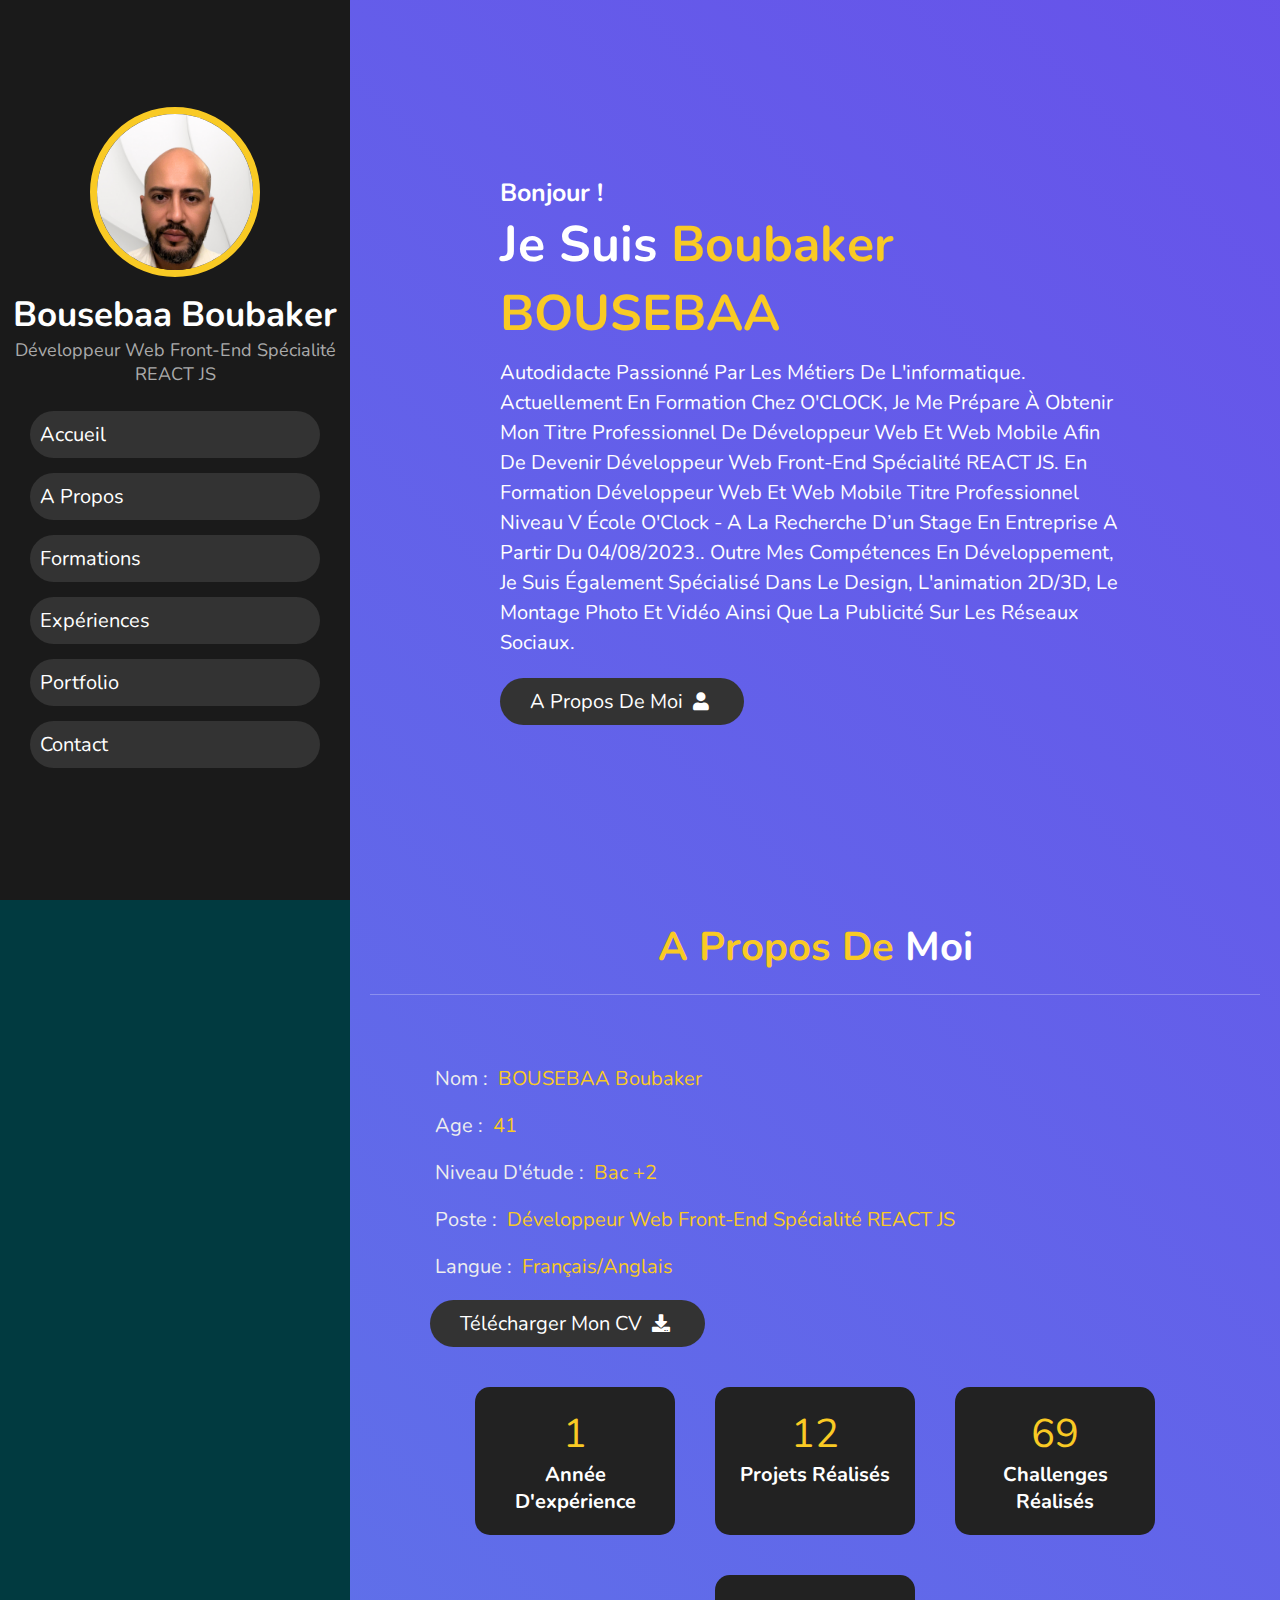
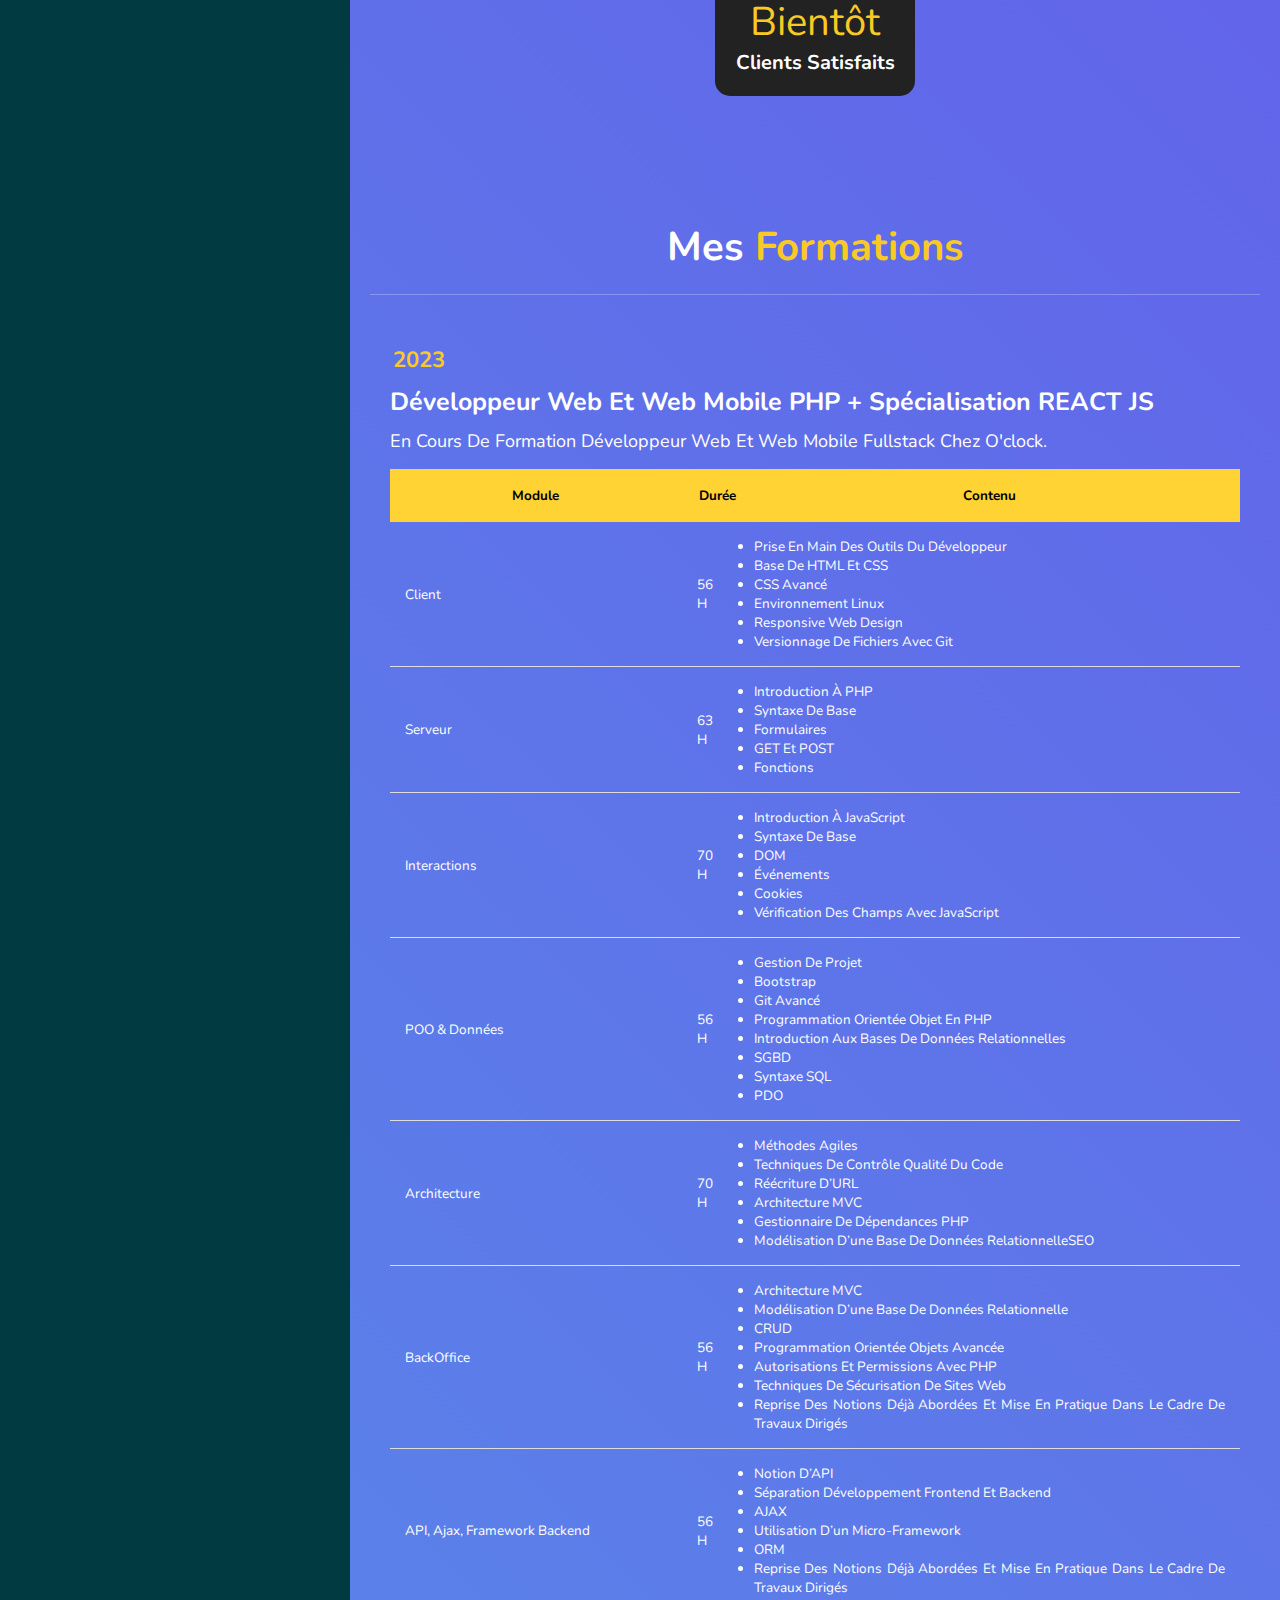
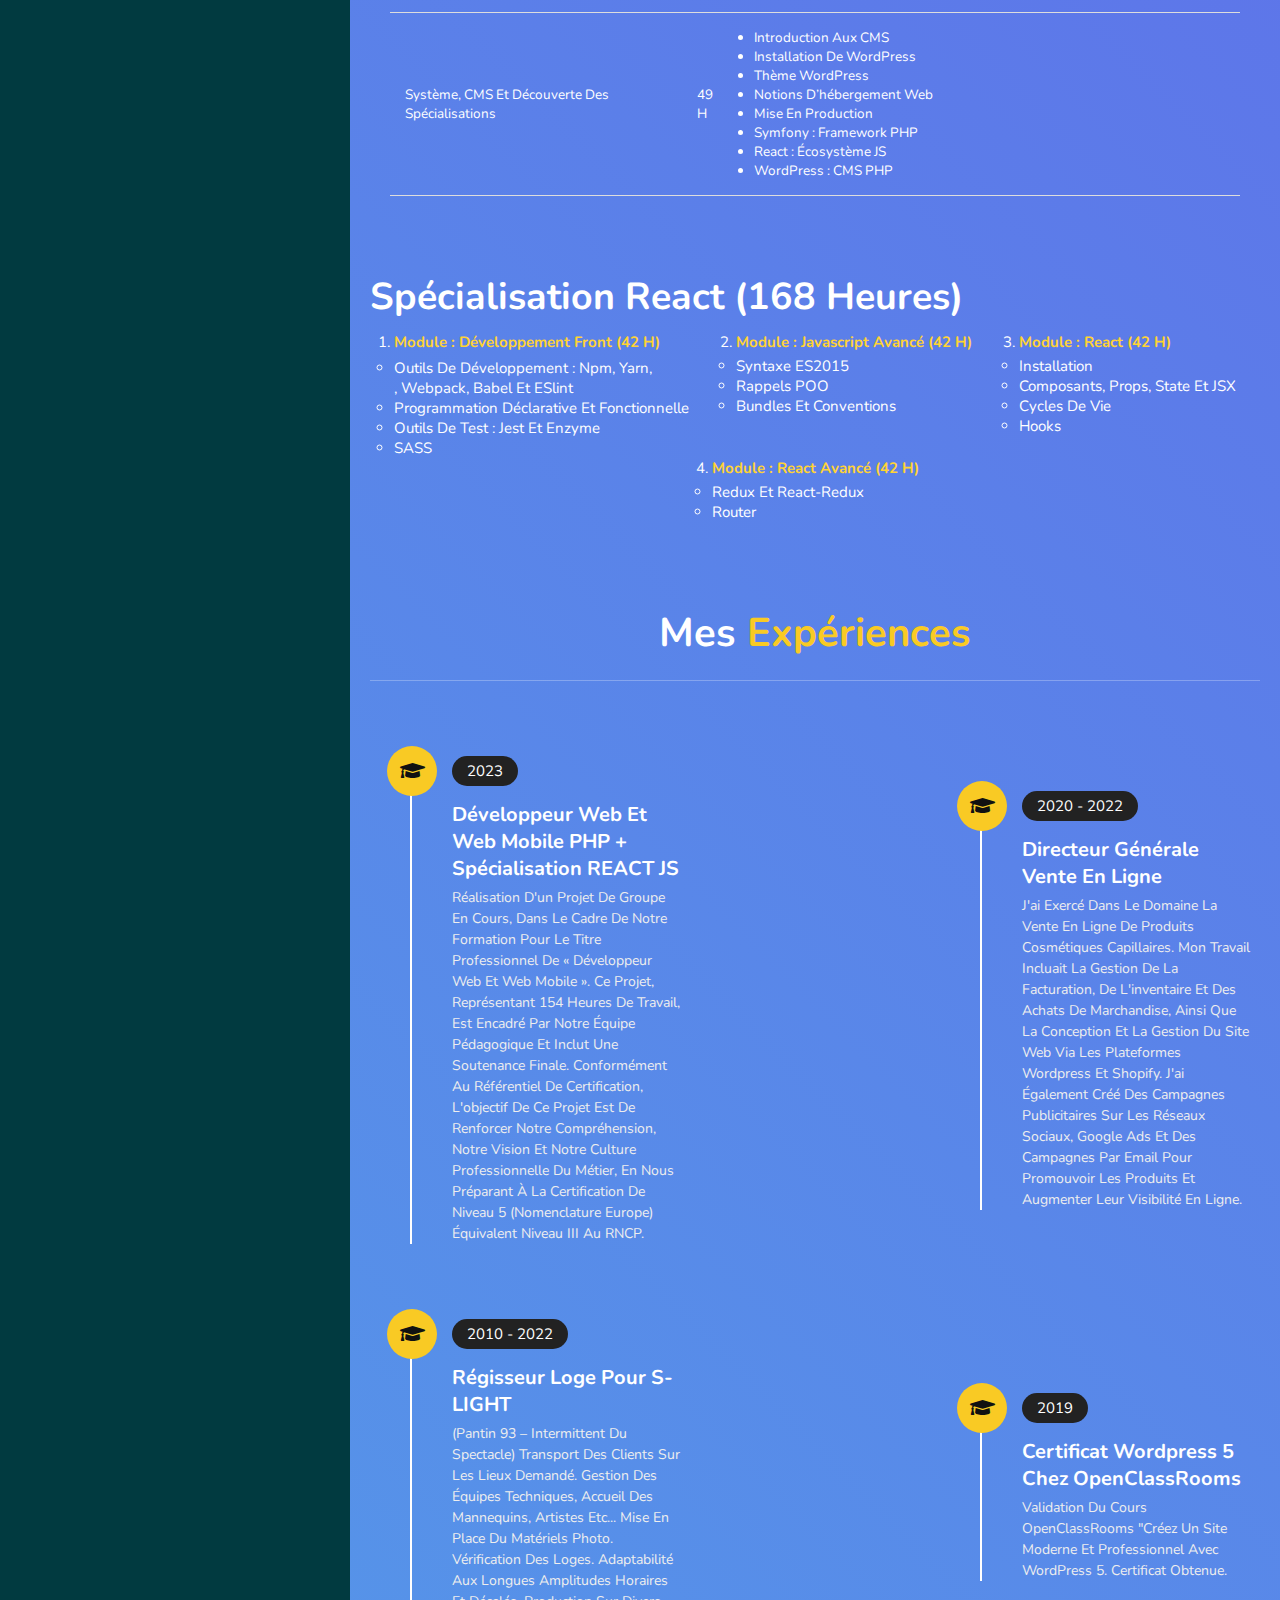
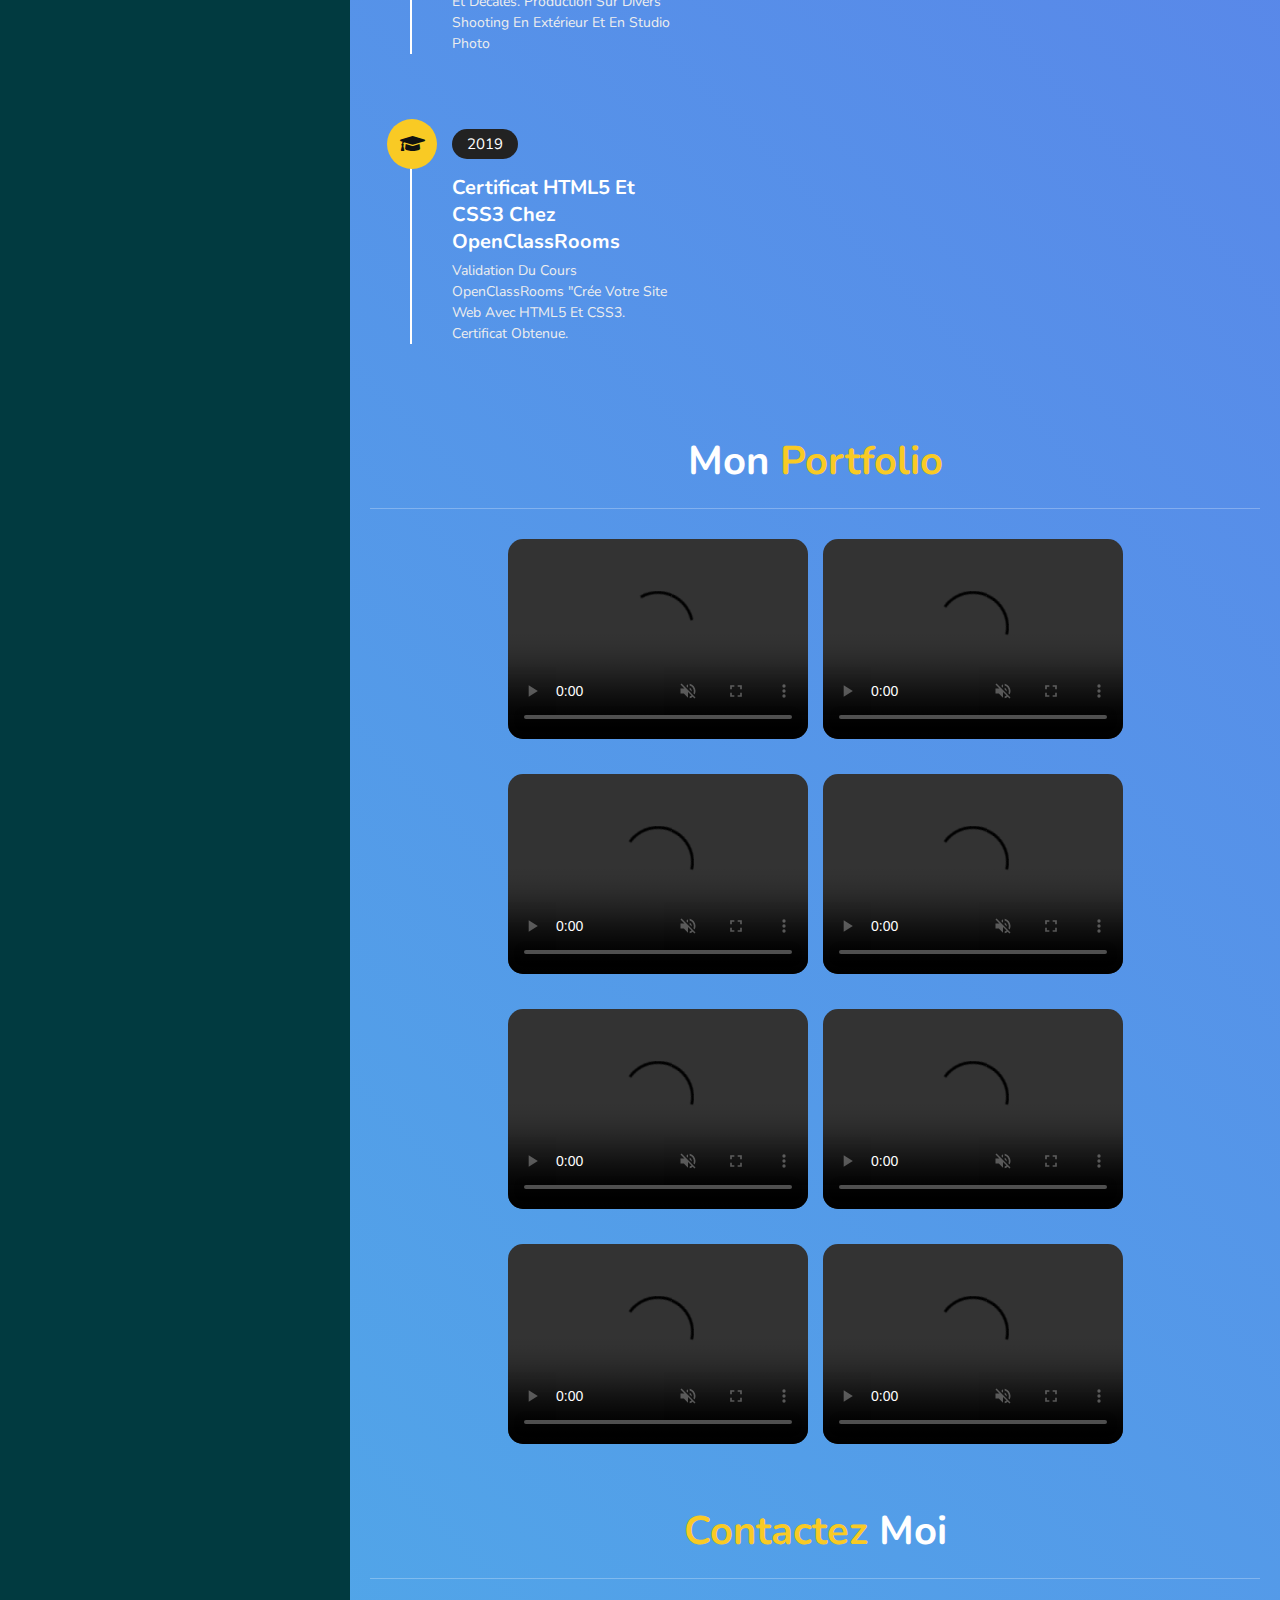
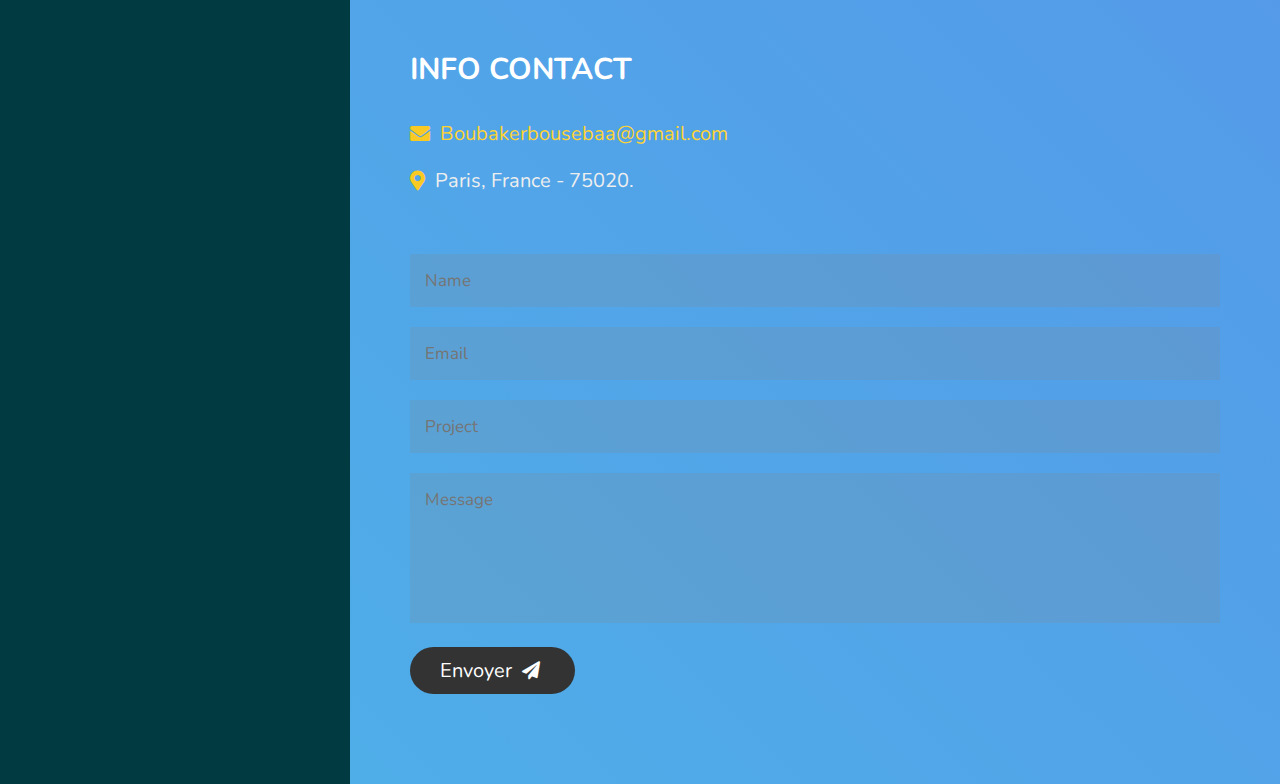
==== index.html @ 6fb6c2b6 "ajout de projet chatApp.mp4" ====
<!DOCTYPE html>
<html lang="fr">

<head>
    <meta charset="UTF-8">
    <meta name="viewport" content="width=device-width, initial-scale=1.0">
    <title>portfolio Bousebaa Boubaker website design</title>

    <!-- font awesome cdn link  -->
    <link rel="stylesheet" href="https://cdnjs.cloudflare.com/ajax/libs/font-awesome/5.15.2/css/all.min.css">

    <!-- custom css file link  -->
    <link rel="stylesheet" href="css/style.css">

</head>

<body>

    <!-- header section starts  -->

    <header>

        <div class="user">
            <img src="images/profilBB1.png" alt="">
            <h3 class="name">Bousebaa Boubaker</h3>
            <p class="post">Développeur Web Front-End spécialité REACT JS</p>
        </div>

        <nav class="navbar">





            <ul>
                <li><a href="#home">Accueil</a></li>
                <li><a href="#about">a propos</a></li>
                <li><a href="#formation">Formations</a></li>
                <li><a href="#education">expériences</a></li>
                <li><a href="#portfolio">portfolio</a></li>
                <li><a href="#contact">contact</a></li>
            </ul>


        </nav>

    </header>

    <!-- header section ends -->



    <div class="cadre-demo">


        <div id="menu" class="fas fa-bars"></div>

        <!-- home section début  -->

        <section class="home" id="home">

            <h3>Bonjour !</h3>
            <h1>Je suis <span>Boubaker BOUSEBAA</span></h1>
            <p>Autodidacte passionné par les métiers de l'informatique. Actuellement en formation chez O'CLOCK,
                je me prépare à obtenir mon titre professionnel de Développeur Web et Web Mobile afin de devenir
                Développeur Web Front-End spécialité REACT JS.
                En formation Développeur Web et Web mobile Titre professionnel Niveau V École O'Clock - A la recherche
                d’un
                stage en entreprise a partir du 04/08/2023..
                Outre mes compétences en développement,
                je suis également spécialisé dans le design, l'animation 2D/3D, le montage photo et vidéo ainsi que la
                publicité sur les réseaux sociaux.</p>
            <a href="#about"><button class="btn">a propos de moi <i class="fas fa-user"></i></button></a>

        </section>

        <!-- home section fin -->

        <!-- about section début  -->

        <section class="about" id="about">

            <h1 class="heading"> <span>a propos de</span> moi </h1>

            <div class="row">

                <div class="info">
                    <h3> <span> nom : </span> BOUSEBAA Boubaker </h3>
                    <h3> <span> age : </span> 41 </h3>
                    <h3> <span> Niveau d'étude : </span> Bac +2 </h3>
                    <h3> <span> poste : </span> Développeur Web Front-End spécialité REACT JS </h3>
                    <h3> <span> langue : </span> Français/Anglais </h3>
                    <a href="Boubaker_BOUSEBAA_CV.pdf"><button class="btn"> Télécharger mon CV <i
                                class="fas fa-download"></i> </button></a>
                </div>

                <div class="counter">

                    <div class="box">
                        <span>1</span>
                        <h3>année d'expérience</h3>
                    </div>

                    <div class="box">
                        <span>12</span>
                        <h3>projets réalisés</h3>
                    </div>

                    <div class="box">
                        <span>69</span>
                        <h3>challenges réalisés</h3>
                    </div>

                    <div class="box">
                        <span>Bientôt</span>
                        <h3>clients satisfaits</h3>
                    </div>



                </div>

            </div>

        </section>

        <!-- about section fin -->

        <!-- formation section début  -->

        <section class="formation" id="formation">

            <h1 class="heading"> Mes <span>Formations</span> </h1>

            <div class="box-container">

                <div class="box-formation">
                    <i class="fas format-graduation-cap"></i>
                    <span class="span-formation">2023</span>
                    <h3 class="title-formation">Développeur Web et web mobile PHP + Spécialisation REACT JS</h3>
                    <p class="p-formation">En cours de formation Développeur web et web mobile fullstack chez O'clock.
                    </p>
                    <table>
                        <thead>
                            <tr>
                                <th>Module</th>
                                <th>Durée</th>
                                <th>Contenu</th>
                            </tr>
                        </thead>
                        <tbody>
                            <tr>
                                <td>Client</td>
                                <td>56 h</td>
                                <td>
                                    <ul>
                                        <li>Prise en main des outils du développeur</li>
                                        <li>Base de HTML et CSS</li>
                                        <li>CSS avancé</li>
                                        <li>Environnement Linux</li>
                                        <li>Responsive Web Design</li>
                                        <li>Versionnage de fichiers avec Git</li>
                                    </ul>
                                </td>
                            </tr>
                            <tr>
                                <td>Serveur</td>
                                <td>63 h</td>
                                <td>
                                    <ul>
                                        <li>Introduction à PHP</li>
                                        <li>Syntaxe de base</li>
                                        <li>Formulaires</li>
                                        <li>GET et POST</li>
                                        <li>Fonctions</li>
                                    </ul>
                                </td>
                            </tr>
                            <tr>
                                <td>Interactions</td>
                                <td>70 h</td>
                                <td>
                                    <ul>
                                        <li>Introduction à JavaScript</li>
                                        <li>Syntaxe de base</li>
                                        <li>DOM</li>
                                        <li>Événements</li>
                                        <li>Cookies</li>
                                        <li>Vérification des champs avec JavaScript</li>
                                    </ul>
                                </td>
                            </tr>
                            <tr>
                                <td>POO & Données</td>
                                <td>56 h</td>
                                <td>
                                    <ul>
                                        <li>Gestion de projet</li>
                                        <li>Bootstrap</li>
                                        <li>Git avancé</li>
                                        <li>Programmation Orientée Objet en PHP</li>
                                        <li>Introduction aux bases de données relationnelles</li>
                                        <li>SGBD</li>
                                        <li>Syntaxe SQL</li>
                                        <li>PDO</li>
                                    </ul>
                                </td>
                            </tr>
                            <tr>
                                <td>Architecture</td>
                                <td>70 h</td>
                                <td>
                                    <ul>
                                        <li>Méthodes Agiles</li>
                                        <li>Techniques de contrôle qualité du code</li>
                                        <li>Réécriture d’URL</li>
                                        <li>Architecture MVC</li>
                                        <li>Gestionnaire de dépendances PHP</li>
                                        <li>Modélisation d’une base de données relationnelle</ <li>SEO</li>
                                    </ul>
                                </td>
                            </tr>
                            <tr>
                                <td>BackOffice</td>
                                <td>56 h</td>
                                <td>
                                    <ul>
                                        <li>Architecture MVC</li>
                                        <li>Modélisation d’une base de données relationnelle</li>
                                        <li>CRUD</li>
                                        <li>Programmation Orientée Objets avancée</li>
                                        <li>Autorisations et permissions avec PHP</li>
                                        <li>Techniques de sécurisation de sites web</li>
                                        <li>Reprise des notions déjà abordées et mise en pratique dans le cadre de
                                            travaux
                                            dirigés</li>
                                    </ul>
                                </td>
                            </tr>
                            <tr>
                                <td>API, ajax, framework backend</td>
                                <td>56 h</td>
                                <td>
                                    <ul>
                                        <li>notion d’API</li>
                                        <li>Séparation développement frontend et backend</li>
                                        <li>AJAX</li>
                                        <li>Utilisation d’un micro-framework</li>
                                        <li>ORM</li>
                                        <li>Reprise des notions déjà abordées et mise en pratique dans le cadre de
                                            travaux
                                            dirigés</li>
                                    </ul>
                                </td>
                            </tr>
                            <tr>
                                <td>Système, CMS et découverte des spécialisations</td>
                                <td>49 h</td>
                                <td>
                                    <ul>
                                        <li>Introduction aux CMS</li>
                                        <li>Installation de WordPress</li>
                                        <li>Thème WordPress</li>
                                        <li>Notions d’hébergement web</li>
                                        <li>Mise en production</li>
                                        <li>Symfony : framework PHP</li>
                                        <li>React : écosystème JS</li>
                                        <li>WordPress : CMS PHP</li>
                                    </ul>
                                </td>
                            </tr>
                        </tbody>
                    </table>
                </div>

                <div class="liste-formation">
                    <h3 class="title-formation">Spécialisation React (168 heures)</h3>
                    <ol>
                        <li class="list-li-title">
                            <h4>Module : Développement front (42 h)</h4>
                            <ul>
                                <li>Outils de développement : Npm, Yarn,
                                    <hr>, Webpack, Babel et ESlint
                                </li>
                                <li>Programmation déclarative et fonctionnelle</li>
                                <li>Outils de test : Jest et Enzyme</li>
                                <li>SASS</li>
                            </ul>
                        </li>
                        <li class="list-li-title">
                            <h4>Module : Javascript avancé (42 h)</h4>
                            <ul>
                                <li>Syntaxe ES2015</li>
                                <li>Rappels POO</li>
                                <li>Bundles et conventions</li>
                            </ul>
                        </li>

                        <li class="list-li-title">
                            <h4>Module : React (42 h)</h4>
                            <ul>
                                <li>Installation</li>
                                <li>Composants, props, state et JSX</li>
                                <li>Cycles de vie</li>
                                <li>Hooks</li>
                            </ul>
                        </li>
                        <li class="list-li-title">
                            <h4>Module : React avancé (42 h)</h4>
                            <ul>
                                <li>Redux et React-Redux</li>
                                <li>Router</li>
                            </ul>
                        </li>
                    </ol>
                </div>
            </div>
        </section>
        <!-- formation section fin -->

        <!-- education section début  -->

        <section class="education" id="education">

            <h1 class="heading"> Mes <span>expériences</span> </h1>

            <div class="box-container">

                <div class="box">
                    <i class="fas fa-graduation-cap"></i>
                    <span>2023</span>
                    <h3>Développeur Web et web mobile PHP + Spécialisation REACT JS </h3>
                    <p>Réalisation d'un projet de groupe en cours, dans le cadre de notre formation pour le Titre
                        Professionnel de
                        « Développeur Web et Web mobile ». Ce projet, représentant 154 heures de travail, est encadré
                        par
                        notre équipe pédagogique
                        et inclut une soutenance finale.

                        Conformément au référentiel de certification, l'objectif de ce projet est de renforcer notre
                        compréhension,
                        notre vision et notre culture professionnelle du métier, en nous préparant à la certification de
                        niveau 5 (Nomenclature Europe)
                        équivalent niveau III au RNCP.

                    </p>
                </div>


                <div class="box">
                    <i class="fas fa-graduation-cap"></i>
                    <span>2020 - 2022</span>
                    <h3>Directeur générale Vente en ligne</h3>
                    <p>j'ai exercé dans le domaine la vente en ligne de produits cosmétiques capillaires.
                        Mon travail incluait la gestion de la facturation, de l'inventaire et des achats de
                        marchandise,
                        ainsi que la conception et la gestion du site web via les plateformes Wordpress et
                        Shopify.
                        J'ai également créé des campagnes publicitaires sur les réseaux sociaux, Google Ads et
                        des campagnes
                        par
                        email pour promouvoir les produits et augmenter leur visibilité en ligne.</p>
                </div>

                <div class="box">
                    <i class="fas fa-graduation-cap"></i>
                    <span>2010 - 2022</span>
                    <h3>Régisseur loge pour S-LIGHT</h3>
                    <p>(Pantin 93 – Intermittent du spectacle)
                        Transport des clients sur les lieux demandé. Gestion des équipes techniques, accueil des
                        mannequins,
                        artistes etc...
                        Mise en place du matériels photo. Vérification des loges. Adaptabilité aux longues
                        amplitudes
                        horaires et décalés.
                        Production sur divers shooting en extérieur et en studio photo</p>
                </div>

                <div class="box">
                    <i class="fas fa-graduation-cap"></i>
                    <span>2019</span>
                    <h3>Certificat Wordpress 5 chez OpenClassRooms</h3>
                    <p>Validation du cours OpenClassRooms "Créez un site moderne et professionnel avec WordPress
                        5.
                        Certificat obtenue.</p>
                </div>

                <div class="box">
                    <i class="fas fa-graduation-cap"></i>
                    <span>2019</span>
                    <h3>Certificat HTML5 et CSS3 chez OpenClassRooms</h3>
                    <p>Validation du cours OpenClassRooms "Crée votre site web avec HTML5 et CSS3. Certificat
                        obtenue.</p>
                </div>

            </div>

        </section>

        <!-- education section fin -->

        <!-- portfolio section début  -->

        <section class="portfolio" id="portfolio">
            <h1 class="heading"> mon <span>portfolio</span> </h1>
            <div class="box-container">
                <div class="box video-hidden tooltip">
                    <video src="images/api-github-user.mp4" autoplay muted loop controls width="100%"></video>
                    <span class="tooltiptext">Double-cliquez pour agrandir la vidéo</span>
                </div>
                <div class="box video-hidden tooltip">
                    <video src="images/Logo3DNB.mp4" autoplay muted loop controls width="100%"></video>
                    <span class="tooltiptext">Double-cliquez pour agrandir la vidéo</span>
                </div>
                <div class="box video-hidden tooltip">
                    <video src="images/card-glassmorph.mp4" autoplay muted loop controls width="100%"></video>
                    <span class="tooltiptext">Double-cliquez pour agrandir la vidéo</span>
                </div>
                <div class="box video-hidden tooltip">
                    <video src="images/Enregistrement oshop.mp4" autoplay muted loop controls width="100%"></video>
                    <span class="tooltiptext">Double-cliquez pour agrandir la vidéo</span>
                </div>
                <div class="box video-hidden tooltip">
                    <video src="images/API_SMS_video.mp4"  autoplay muted loop controls width="100%"></video>
                    <span class="tooltiptext">Double-cliquez pour agrandir la vidéo</span>
                </div>
                <div class="box video-hidden tooltip">
                    <video src="images/carrousel_react.mp4" autoplay muted loop controls width="100%"></video>
                    <span class="tooltiptext">Double-cliquez pour agrandir la vidéo</span>
                </div>
                <div class="box video-hidden tooltip">
                    <video src="images/3D_Spline_React.mp4" autoplay muted loop controls width="100%"></video>
                    <span class="tooltiptext">Double-cliquez pour agrandir la vidéo</span>
                </div>
                <div class="box video-hidden tooltip">
                    <video src="images/chatApp.mp4" autoplay muted loop controls width="100%"></video>
                    <span class="tooltiptext">Double-cliquez pour agrandir la vidéo</span>
                </div>
            </div>
        </section>

        <!-- portfolio section fin -->

        <!-- contact section début  -->

        <section class="contact" id="contact">

            <h1 class="heading"> <span>contactez</span> moi </h1>

            <div class="row">

                <div class="content">

                    <h3 class="title">info contact</h3>

                    <div class="info">
                        <h3> <i class="fas fa-envelope"></i>
                            <a class="mail-link" href="mailto:boubakerbousebaa@gmail.com">Boubakerbousebaa@gmail.com</a>
                        </h3>
                        <!-- <h3> <i class="fas fa-phone"></i> +331011424 </h3>
            <h3> <i class="fas fa-phone"></i> +336----- </h3>-->
                        <h3> <i class="fas fa-map-marker-alt"></i> Paris, France - 75020. </h3>
                    </div>

                </div>

                <form action="">

                    <input type="text" placeholder="name" class="box">
                    <input type="email" placeholder="email" class="box">
                    <input type="text" placeholder="project" class="box">
                    <textarea name="" id="" cols="30" rows="10" class="box message" placeholder="message"></textarea>
                    <button type="submit" class="btn"> envoyer <i class="fas fa-paper-plane"></i> </button>

                </form>

            </div>

        </section>

        <!-- contact section fin -->


        <!-- scroll top button  -->

        <a href="#home" class="top">
            <img src="images/scroll-top-img.png" alt="">
        </a>










    </div>




    <!-- jquery cdn link  -->
    <script src="https://cdnjs.cloudflare.com/ajax/libs/jquery/3.6.0/jquery.min.js"></script>

    <!-- custom js file link  -->
    <script src="js/script.js" defer></script>


</body>

</html>
---- css/style.css ----
@import url('https://fonts.googleapis.com/css2?family=Nunito:wght@200;300;400;600&display=swap');

:root{
    --yellow:#f9ca24;
}



*{
    font-family: 'Nunito', sans-serif;
    margin:0; padding:0;
    box-sizing: border-box;
    text-decoration: none;
    outline: none; border:none;
    text-transform: capitalize;
}

*::selection{
    background:var(--yellow);
    color:#333;
}



html{
    font-size: 62.5%;
    overflow-x: hidden;
}

html::-webkit-scrollbar{
    width:1.4rem;
}

html::-webkit-scrollbar-track{
    background:#222;
}

html::-webkit-scrollbar-thumb{
    background:var(--yellow);
}

body{
    background:#013a40;
    overflow-x: hidden;
    padding-left: 35rem;²
}

section{
    min-height: 100vh;
    padding: 2rem;
    margin: 0 auto;
    max-width: 1200px;
}

.btn{
    padding:1rem 3rem;
    background:#333;
    color:#fff;
    cursor: pointer;
    margin-top: 1rem;
    font-size: 2rem;
    border-radius: 5rem;
}

.btn i{
    padding:0 .5rem;
    font-size: 1.8rem;
}

.btn:hover{
    background:var(--yellow);
    color: #111;
}

.heading{
    text-align: center;
    margin-bottom: 3rem;
    font-size: 4rem;
    padding-bottom: 2rem;
    border-bottom: .1rem solid #fff4;
    color:#fff;
}

.heading span{
    color:var(--yellow);
}

header{
    position: fixed;
    top:0; left:0;
    z-index: 1000;
    height:100%;
    width:35rem;
    background:#1a1a1a;
    display: flex;
    align-items: center;
    justify-content: center;
    flex-flow: column;
    text-align: center;
    transition: .2s linear;
}

header .user img{
    height:17rem;
    width:17rem;
    border-radius: 50%;
    object-fit: cover;
    margin-bottom: 1rem;
    border:.7rem solid var(--yellow);
}

header .user .name{
    font-size: 3.5rem;
    color:#fff;
}

header .user .post{
    font-size: 1.8rem;
    color:#aaa;
}

header .navbar{
    width:100%;
}

header .navbar ul{
    list-style: none;
    padding:1rem 3rem;
}


header .navbar ul li a{
    display: block;
    padding:1rem;
    margin:1.5rem 0;
    background:#333;
    color:#fff;
    font-size: 2rem;
    border-radius: 5rem;
}

header .navbar ul li a:hover{
    background:var(--yellow);
    color: #111;
}

#menu{
    position: fixed;
    top:2rem; right:2rem;
    background:#333;
    color:#fff;
    cursor: pointer;
    font-size: 2.5rem;
    padding:1rem 1.5rem;
    z-index: 1000;
    display: none;
}

.home{
    display: flex;
    justify-content: center;
    flex-flow: column;
    padding:0 15rem;
}

.home h3{
    font-size: 2.5rem;
    color:#fff;
}

.home h1{
    font-size:5rem;
    color:#fff;
}

.home h1 span{
    color:var(--yellow);
}

.home p{
    font-size:2rem;
    color:#ffffff;
    line-height: 1.5;
    padding: 1rem 0;
}

.about .row{
    display: flex;
    align-items: center;
    justify-content: center;
    flex-wrap: wrap;
    padding:1rem 0;
}

.about .row .info{
    flex:1 1 48rem;
    padding:2rem 1rem;
    padding-left: 6rem;
}

.about .row .info h3{
    font-size: 2rem;
    color:var(--yellow);
    padding:1rem 0;
    font-weight: normal;
}

.about .row .info h3 span{
    color:#eee;
    padding:0 .5rem;
}

.about .row .counter{
    flex:1 1 48rem;
    display: flex;
    justify-content: center;
    flex-wrap: wrap;
}

.about .row .counter .box{
    width:20rem;
    background:#222;
    text-align: center;
    padding: 2rem;
    margin:2rem;
    border-radius: 15px;
}

.about .row .counter .box span{
    font-size: 4rem;
    color:var(--yellow);
}

.about .row .counter .box h3{
    font-size: 2rem;
    color:#fff;
}

.education .box-container{
    display: flex;
    align-items: center;
    justify-content: space-between;
    flex-wrap: wrap;
    padding:1rem 0;
    padding-left: 3rem;
}

.education .box-container .box{
    width:27rem;
    margin:4rem 1rem;
    padding-left: 4rem;
    border-left: .2rem solid #fff;
    position: relative;
}

.education .box-container .box span{
    font-size: 1.5rem;
    background:#222;
    color:#fff;
    border-radius: 5rem;
    padding:.5rem 1.5rem;
}

.education .box-container .box h3{
    font-size: 2rem;
    color:#fff;
    padding: .5rem 0;
    margin-top: 1.5rem;
}

.education .box-container .box p{
    font-size: 1.4rem;
    color:#eee;
    line-height: 1.5;
}

.education .box-container .box i{
    position: absolute;
    top:-1.5rem; left:-2.5rem;
    height:5rem;
    width: 5rem;
    border-radius: 50%;
    line-height: 5rem;
    text-align: center;
    font-size: 2rem;
    color: #111;
    background:var(--yellow);
}

.portfolio .box-container{
    display: grid;
    grid-template-columns: repeat(auto-fit, 30rem);
    align-items: center;
    justify-content: center;
    gap: 1.5rem;
}

.portfolio .box-container .box{
    height: 20rem;
    border-radius: 1rem;
    
    cursor: pointer;
}

.portfolio .box-container .box img{
    height:100%;
    width:100%;
    object-fit: cover;
    transition: .2s linear;
    border-radius: 15px;
}
.portfolio .box-container .box video{
    height:100%;
    width:100%;
    object-fit: cover;
    transition: .2s linear;
    border-radius: 15px;
}

.portfolio .box-container .box:hover img{
    transform: scale(1.2);
}

.portfolio .box-container .box:hover video{
    transform: scale(1.2);
}

.video-hidden {
    width: 100%;
    height: auto;
}

.tooltip {
    position: relative;
    display: inline-block;
    /* Ajouter une marge inférieure pour éviter que le texte ne soit trop collé à l'image */
    margin-bottom: 20px;
  }
  
  /* Cacher le texte de l'info-bulle par défaut */
  .tooltip .tooltiptext {
    visibility: hidden;
    width: 15rem;
    background-color: black;
    color: #fff;
    text-align: center;
    border-radius: 6px;
    padding: 5px 0;
    position: absolute;
    z-index: 1;
    /* Centrer le texte verticalement */
    top: 100%;
    transform: translateY(-50%);
    /* Déplacer l'info-bulle vers la droite pour qu'elle soit centrée sur l'image */
    left: 20%;
  }
  
  /* Afficher le texte de l'info-bulle lorsque la souris survole l'image */
  .tooltip:hover .tooltiptext {
    visibility: visible;
  }
  
  /* Styling supplémentaire pour l'info-bulle */
  .tooltip .tooltiptext::after {
    content: "";
    position: absolute;
    top: 50%;
    right: 100%; /* Déplacer la flèche vers la gauche pour qu'elle soit centrée sur le bord de l'image */
    margin-top: -5px;
    border-width: 5px;
    border-style: solid;
    border-color: transparent black transparent transparent;
  }

.contact .row{
    display: flex;
    align-items: center;
    justify-content: center;
    flex-wrap: wrap;
}

.contact .row .content{
    flex:1 1 30rem;
    padding:4rem;
    padding-bottom: 0;
}

.contact .row form{
    flex:1 1 45rem;
    padding:2rem;
    margin:2rem;
    margin-bottom: 4rem;
}

.contact .row form .box{
    padding:1.5rem;
    margin:1rem 0;
    background:#88888833;
    color:#ffffff;
    text-transform: none;
    font-size: 1.7rem;
    width:100%;
}

.contact .row form .box::placeholder{
    text-transform: capitalize;
}

.contact .row form .message{
    height: 15rem;
    resize: none;
}

.contact .row .content .title{
    text-transform: uppercase;
    color:#fff;
    font-size: 3rem;
    padding-bottom: 2rem;
}

.contact .row .content .info h3{
    display: flex;
    align-items: center;
    font-size: 2rem;
    color:#eee;
    padding:1rem 0;
    font-weight: normal;
}

.contact .row .content .info h3 i{
    padding-right: 1rem;
    color:var(--yellow);
}

.top{
    position: fixed;
    bottom:2rem; right: 2rem;
    z-index: 1;
    display: none;
    height: 4rem;
}


.box-formation {
    
    justify-content: center;
    padding: 20px;
}
.format-graduation-cap {
    font-size: 2.5%;
    margin-bottom: 10px;
}
.span-formation {
    font-size: 2.2em;
    font-weight: bold;
    color: #f9ca24;
}
.title-formation {
    font-size: 2.5em;
    font-weight: bold;
    margin: 10px 0;
    color: white;
}
.p-formation {
    margin-bottom: 1.8vh;
    color: white;
    font-size: 1.8em;
}
table {
    width: 100%;
    border-collapse: collapse;
}

table {
    width: 100%;
    border-collapse: collapse;
}
td {
    padding: 15px;
    text-align: left;
    border-bottom: 1px solid #ddd;
    font-size: 1.5vh;
    color: rgb(255, 255, 255);
}
th {
    background-color: #ffd334;
    font-size: 1.5vh;
    padding: 2%
}

.liste-formation {
    font-size: 1.5em;
    color: #ffffff;
    padding-bottom: 5%;
    padding-top: 5%;
}

ol {
    display: flex;
    justify-content: space-around;
    flex-flow: wrap;
}

li { 
    text-align: justify;
}

h4 {
    padding-bottom: 2%;
    font-weight: bold;
    color: #ffd334;
   
}

.mail-link {
    color: #ffd334;
    text-transform: none;
}

@media screen and (min-width: 768px) {
    .box-formation {
        flex-direction: row;
    }
    .content {
        display: flex;
        flex-direction: column;
        align-items: flex-start;
        margin-right: 20px;
    }

    p {
        font-size: 1vh;
    }
}




*,*::before,*::after{

    box-sizing: border-box;
    
    }	
    
    
    
    .cadre-demo{
    
    
    background: linear-gradient(45deg,hsl(203,77%,61%) 0%,
    /*pour une transition plus douce du dégradé*/50%,
    hsl(248, 78%, 62%) 100%);
    animation: anim-demo 20s linear infinite
    
    }
    
    @keyframes anim-demo{
    
    to{
    
    filter:hue-rotate(360deg)
    
    }
    
    }
    














/* media queries  */

@media (max-width:1200px){

    html{
        font-size: 55%;
    }

    .home{
        padding:1rem 4rem;
    }
}

@media (max-width:991px){

   header{
       left:-120%;
   }

   #menu{
       display: block;
   }

   header.toggle{
    left:0%;
   }

   body{
       padding:0;
   }

}

@media (max-width:768px){

    html{
        font-size: 50%;
    }

    .home{
        padding:1rem 3rem;
    }
    
    .about .row .info{
        padding-left: 3rem;
    }

    .about .row .counter .box{
        width: 40%;
    }
 }

@media (max-width:400px){

    html{
        font-size: 45%;
    }

    .home{
        padding:1rem 2rem;
    }

    header{
        width: 100vw;
    }

    .heading{
        margin:0 3rem;
    }

    .about .row .counter .box{
        width: 100%;
    }
 
    .education .box-container .box{
        width:100%;
    }

    .portfolio .box-container .box{
        width:100%;

    }

    .portfolio .box-container .box video{
        height:100%;
        width:100%;
        object-fit: cover;
        transition: .2s linear;
        border-radius: 15px;
    }

    .video-hidden
    {
        width: 100%;
        height: auto;

    }
    .contact .row form{
        margin:3rem 0;
    }

    .contact .row .content{
        padding:2rem;
    }

    

 }
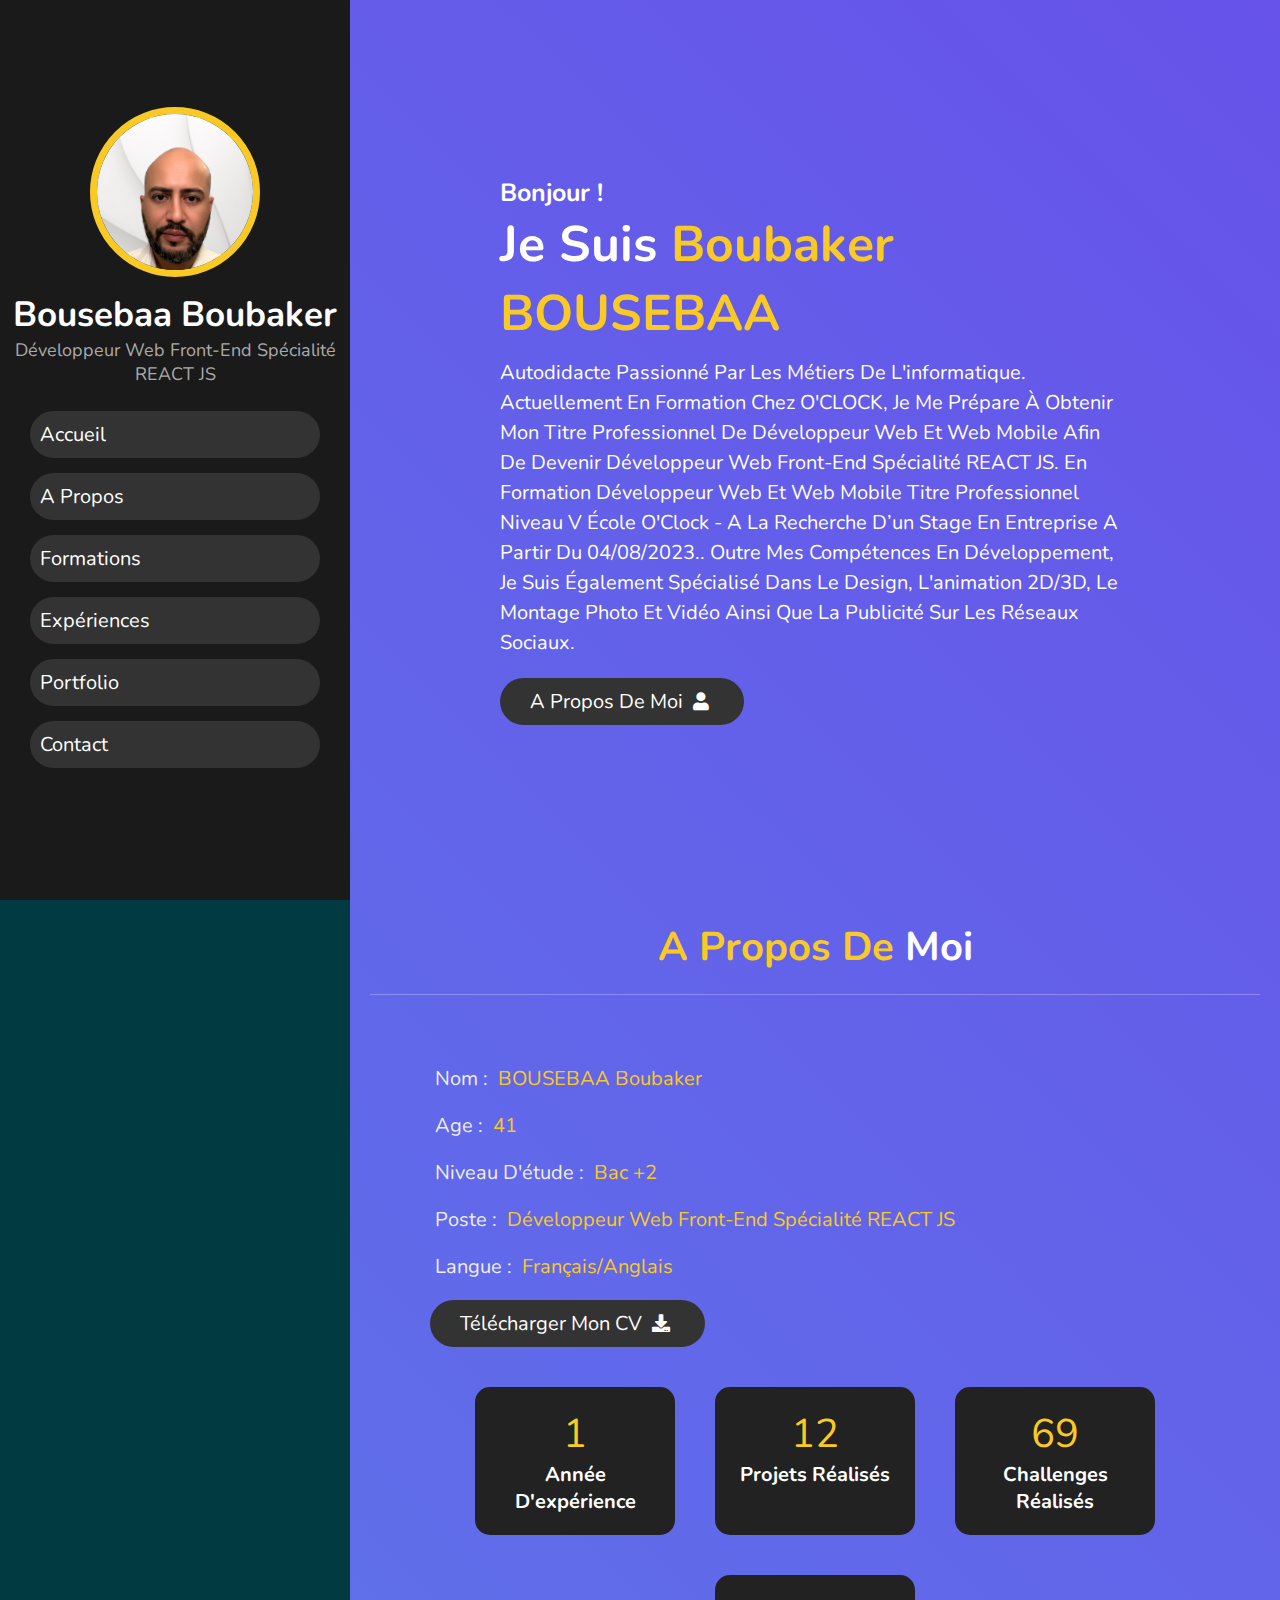
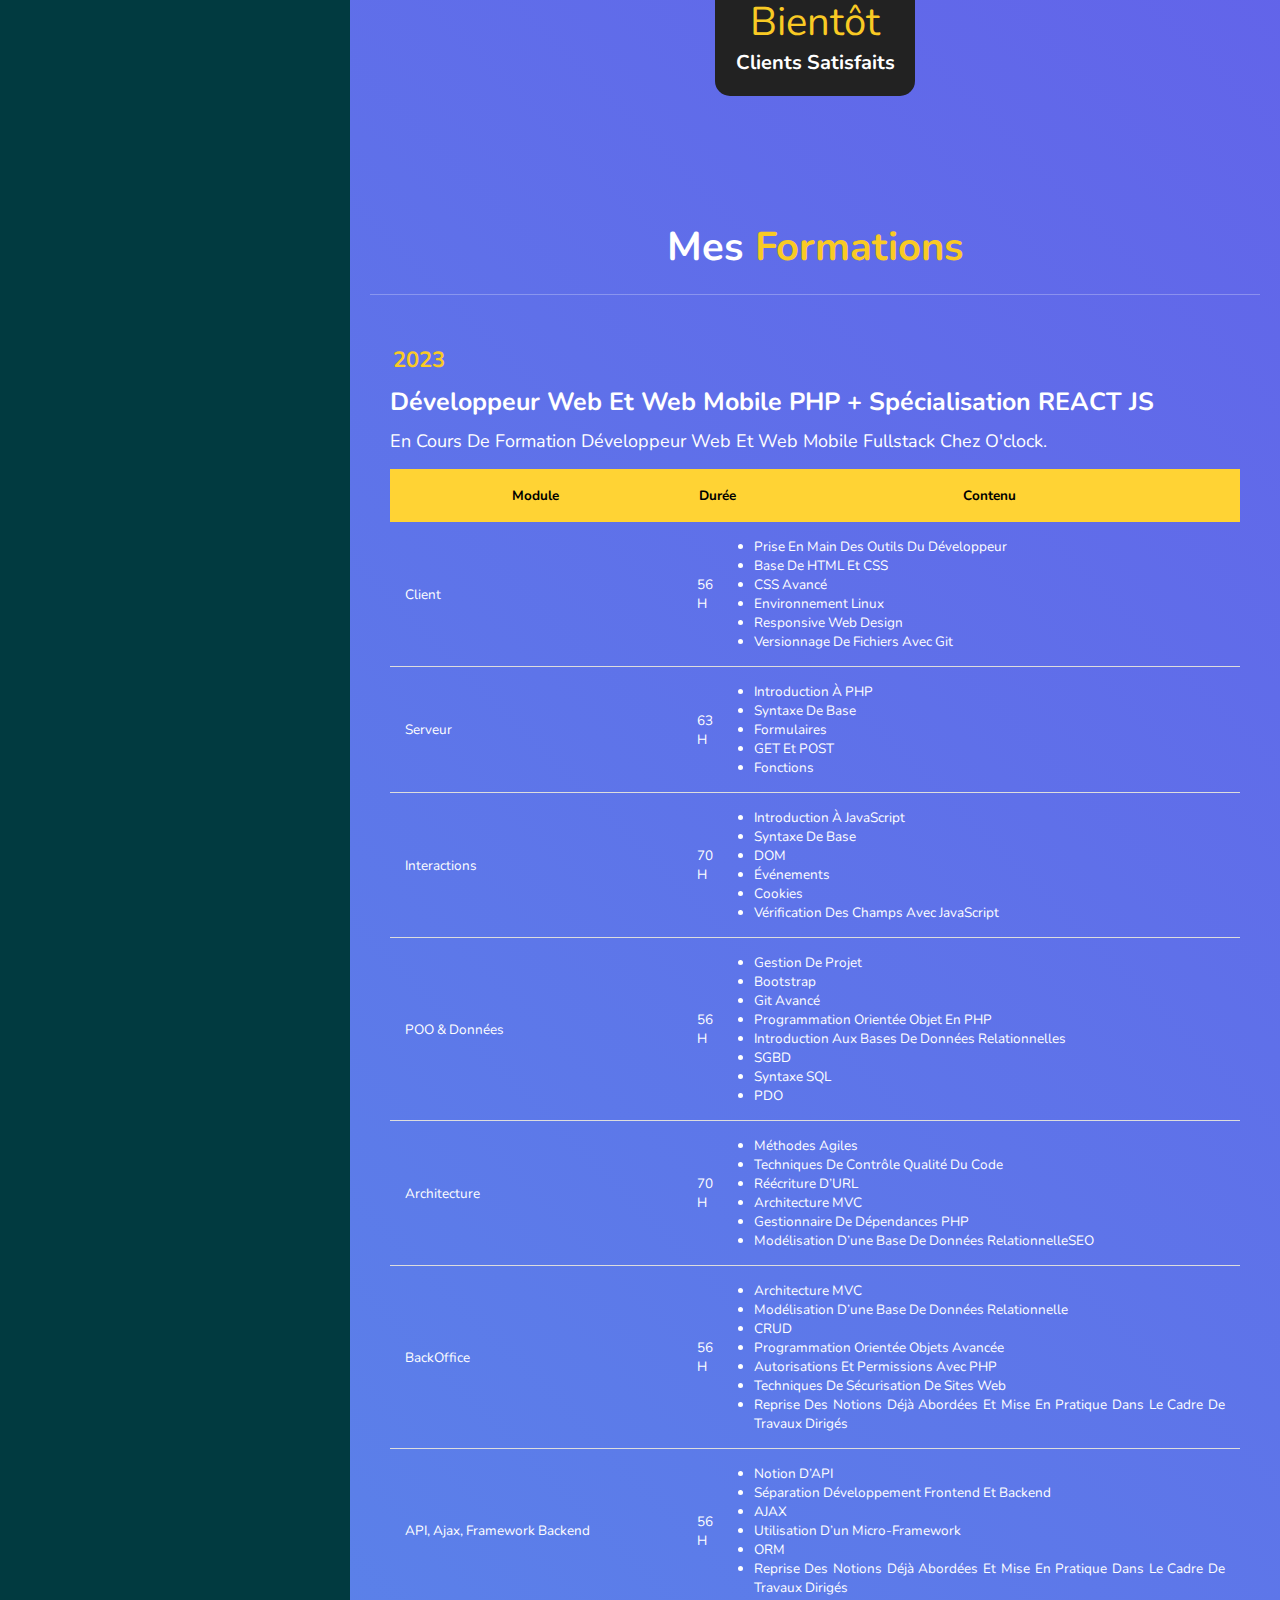
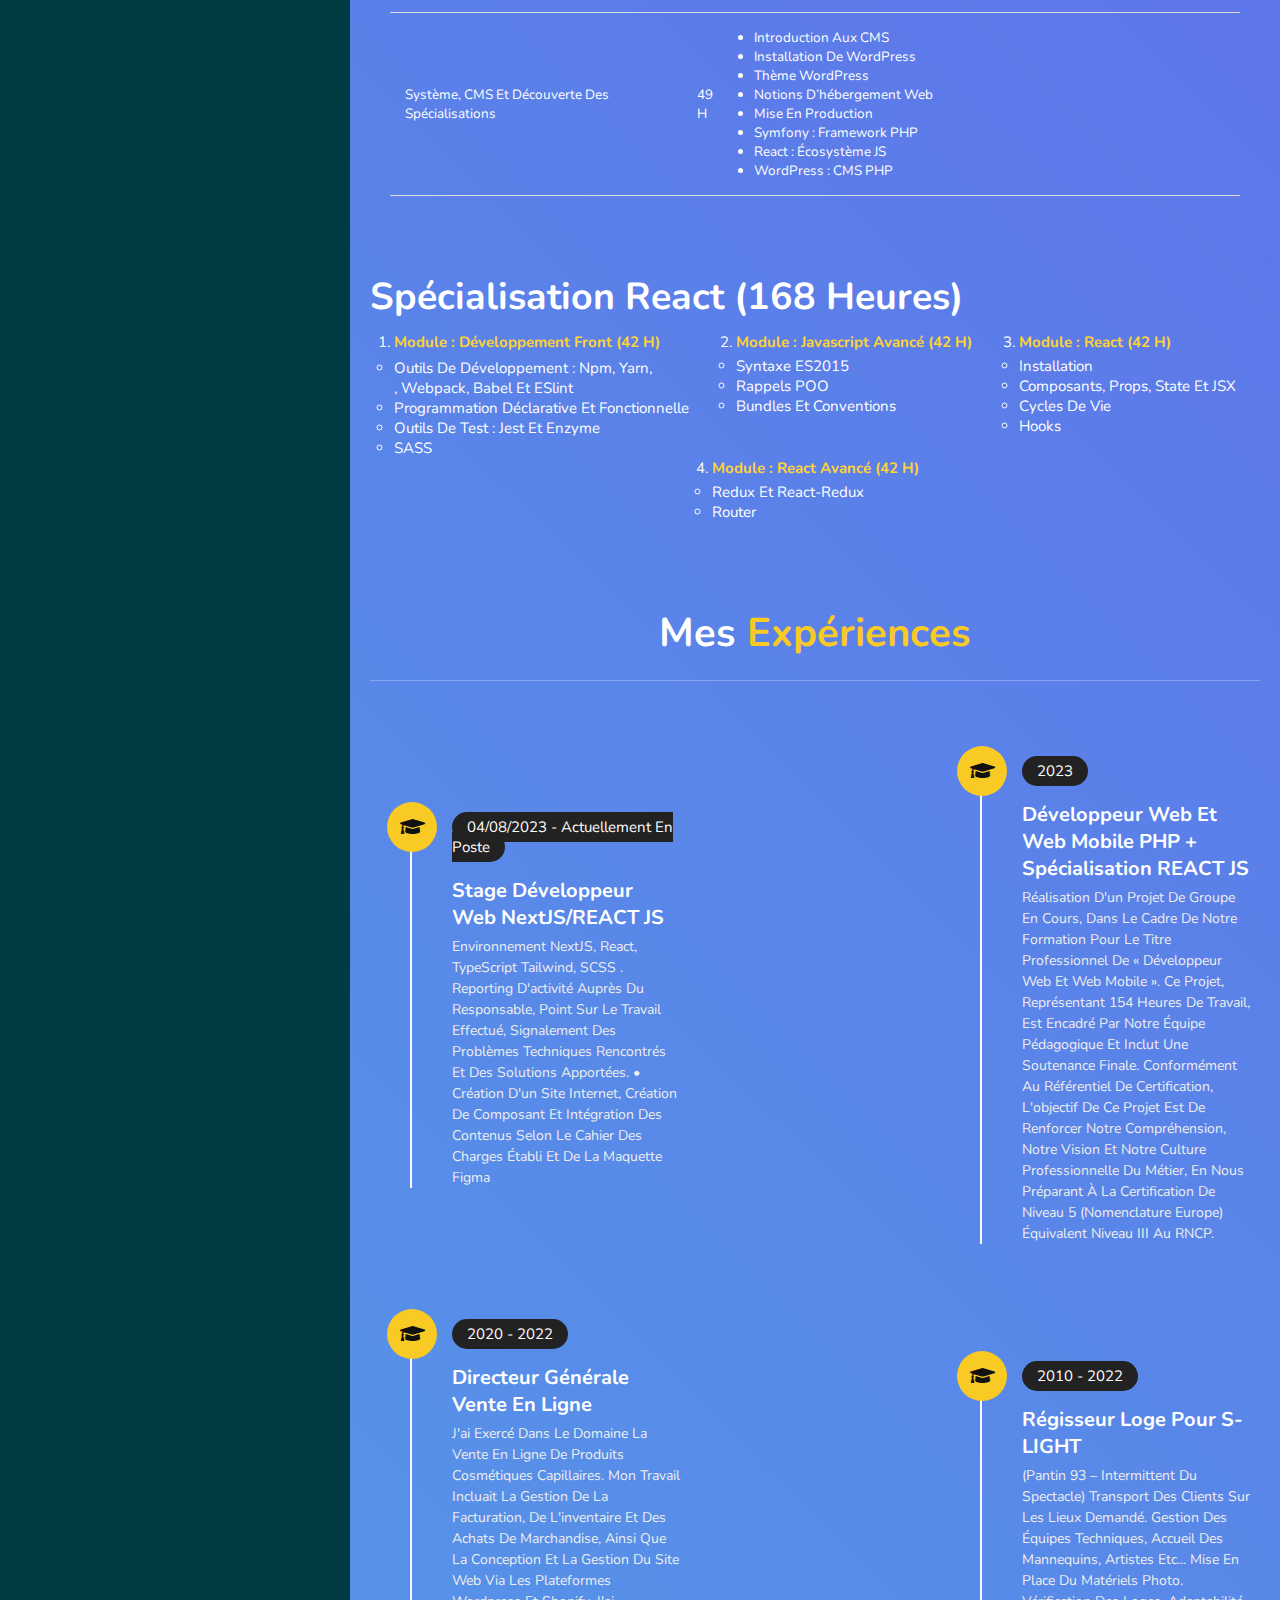
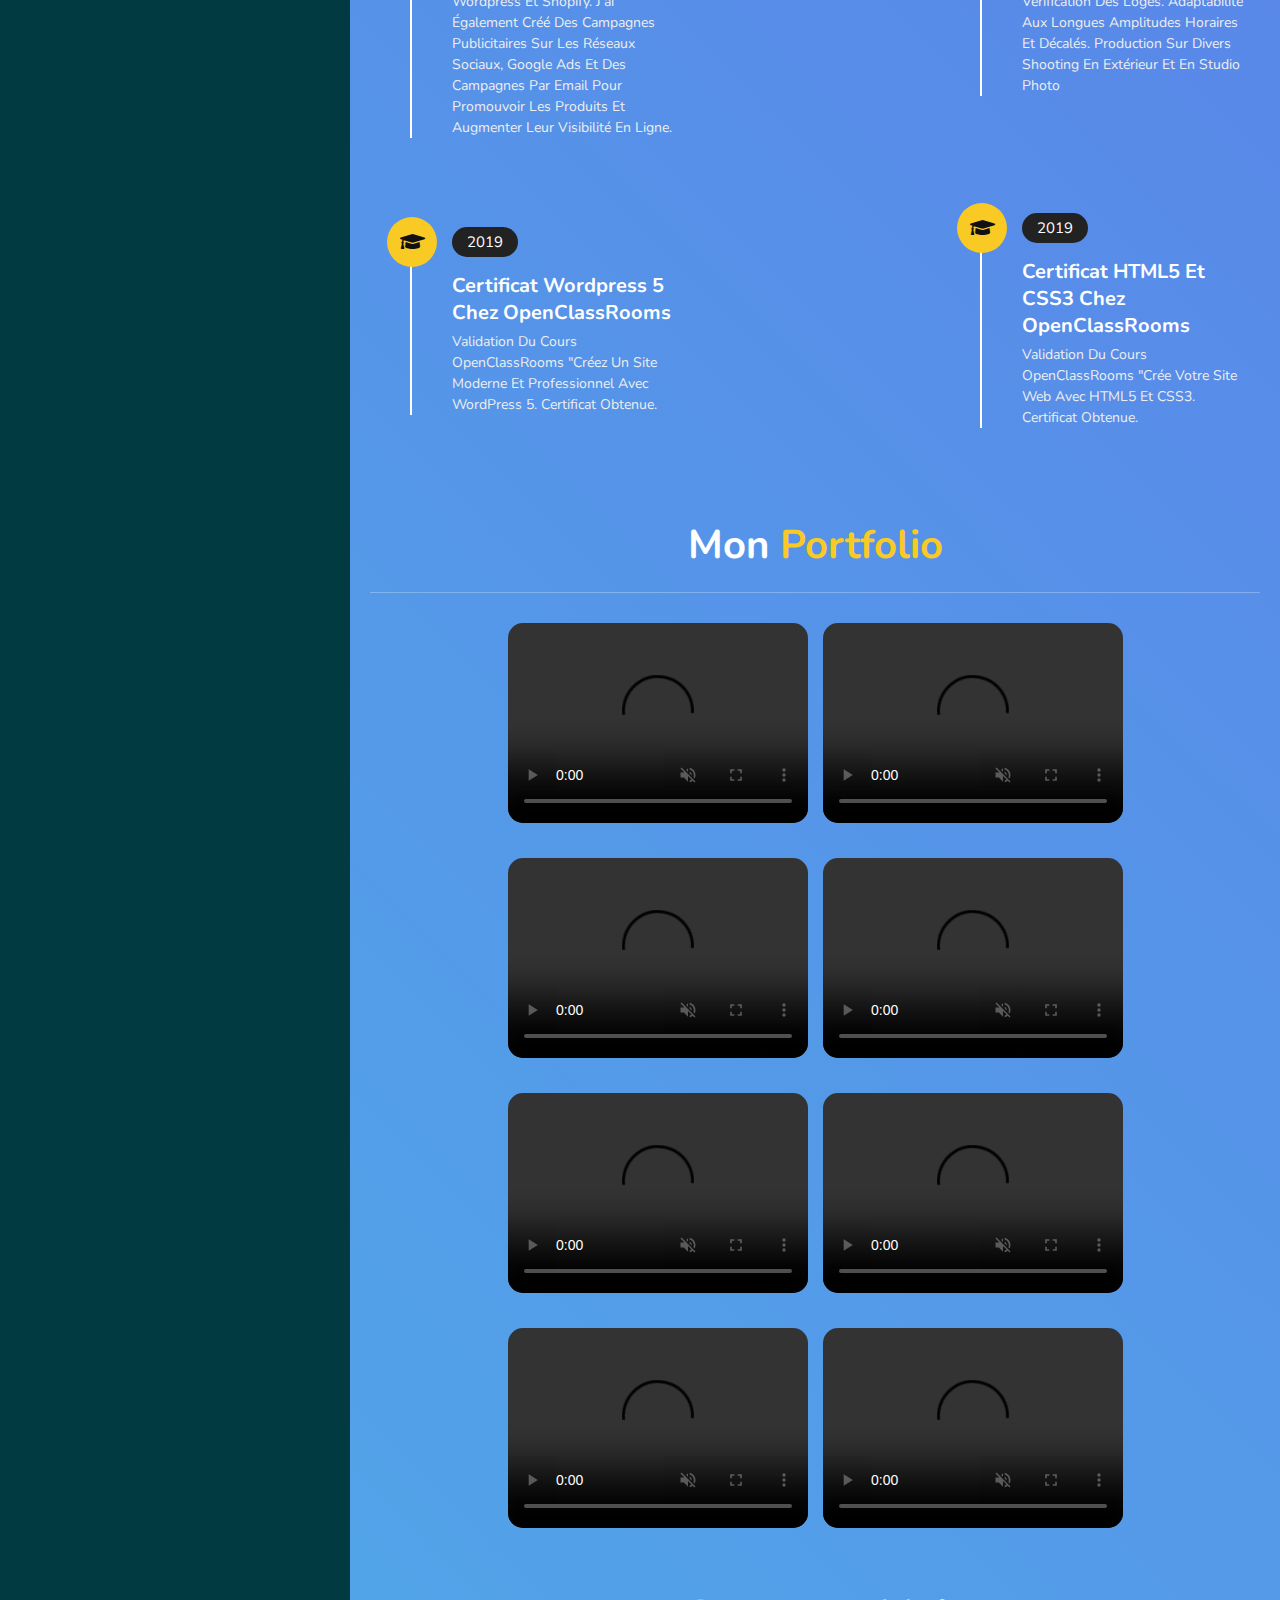
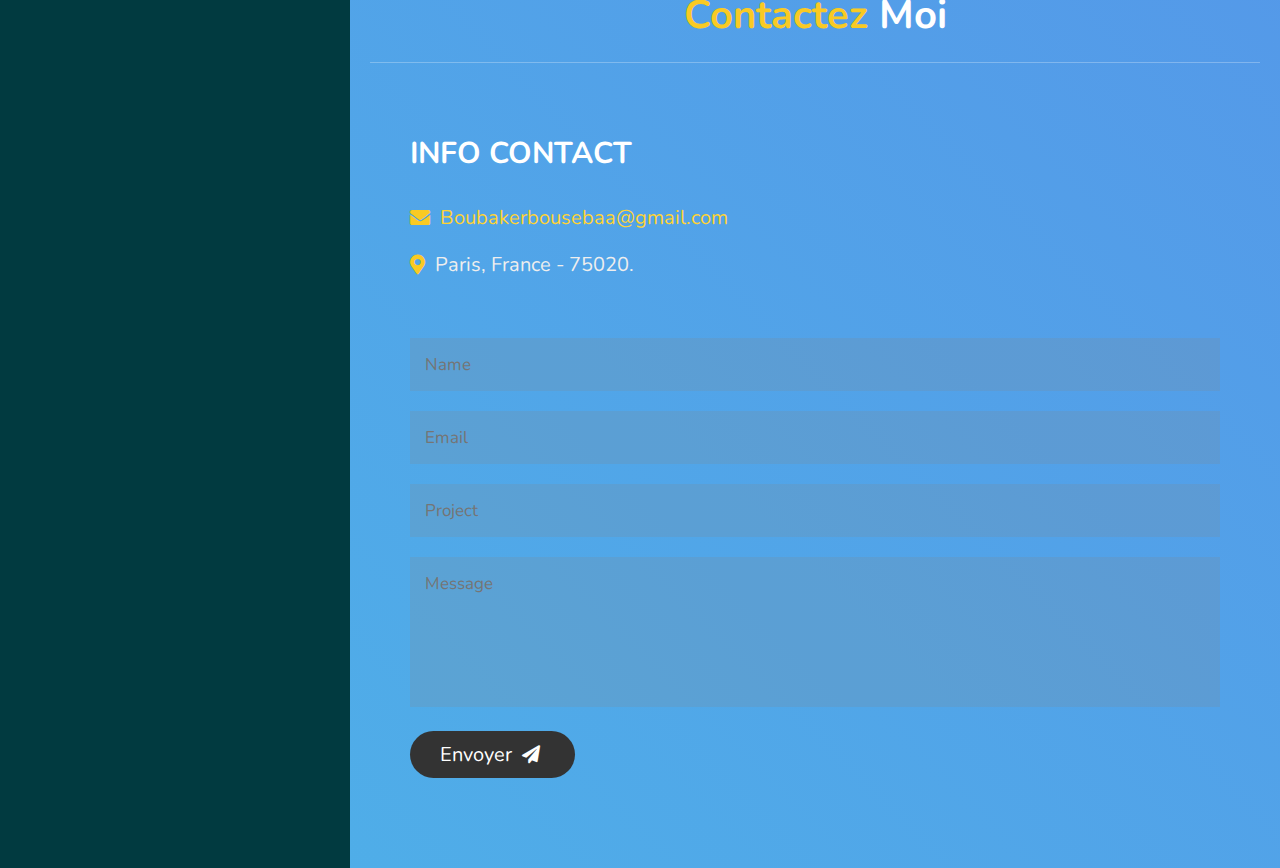
==== commit 3a85755f: "update experiment section" ====
--- a/index.html
+++ b/index.html
@@ -328,6 +328,21 @@
 
                 <div class="box">
                     <i class="fas fa-graduation-cap"></i>
+                    <span>04/08/2023 - Actuellement en poste</span>
+                    <h3>Stage Développeur Web NextJS/REACT JS</h3>
+                    <p>Environnement NextJS, React, TypeScript Tailwind, SCSS .
+                        Reporting d'activité auprès du responsable, point sur le travail effectué,
+                        signalement des problèmes techniques rencontrés et des solutions
+                        apportées.
+                        •
+                        Création d'un site internet, création de composant et intégration des
+                        contenus selon le cahier des charges établi et de la maquette Figma
+
+                    </p>
+                </div>
+
+                <div class="box">
+                    <i class="fas fa-graduation-cap"></i>
                     <span>2023</span>
                     <h3>Développeur Web et web mobile PHP + Spécialisation REACT JS </h3>
                     <p>Réalisation d'un projet de groupe en cours, dans le cadre de notre formation pour le Titre
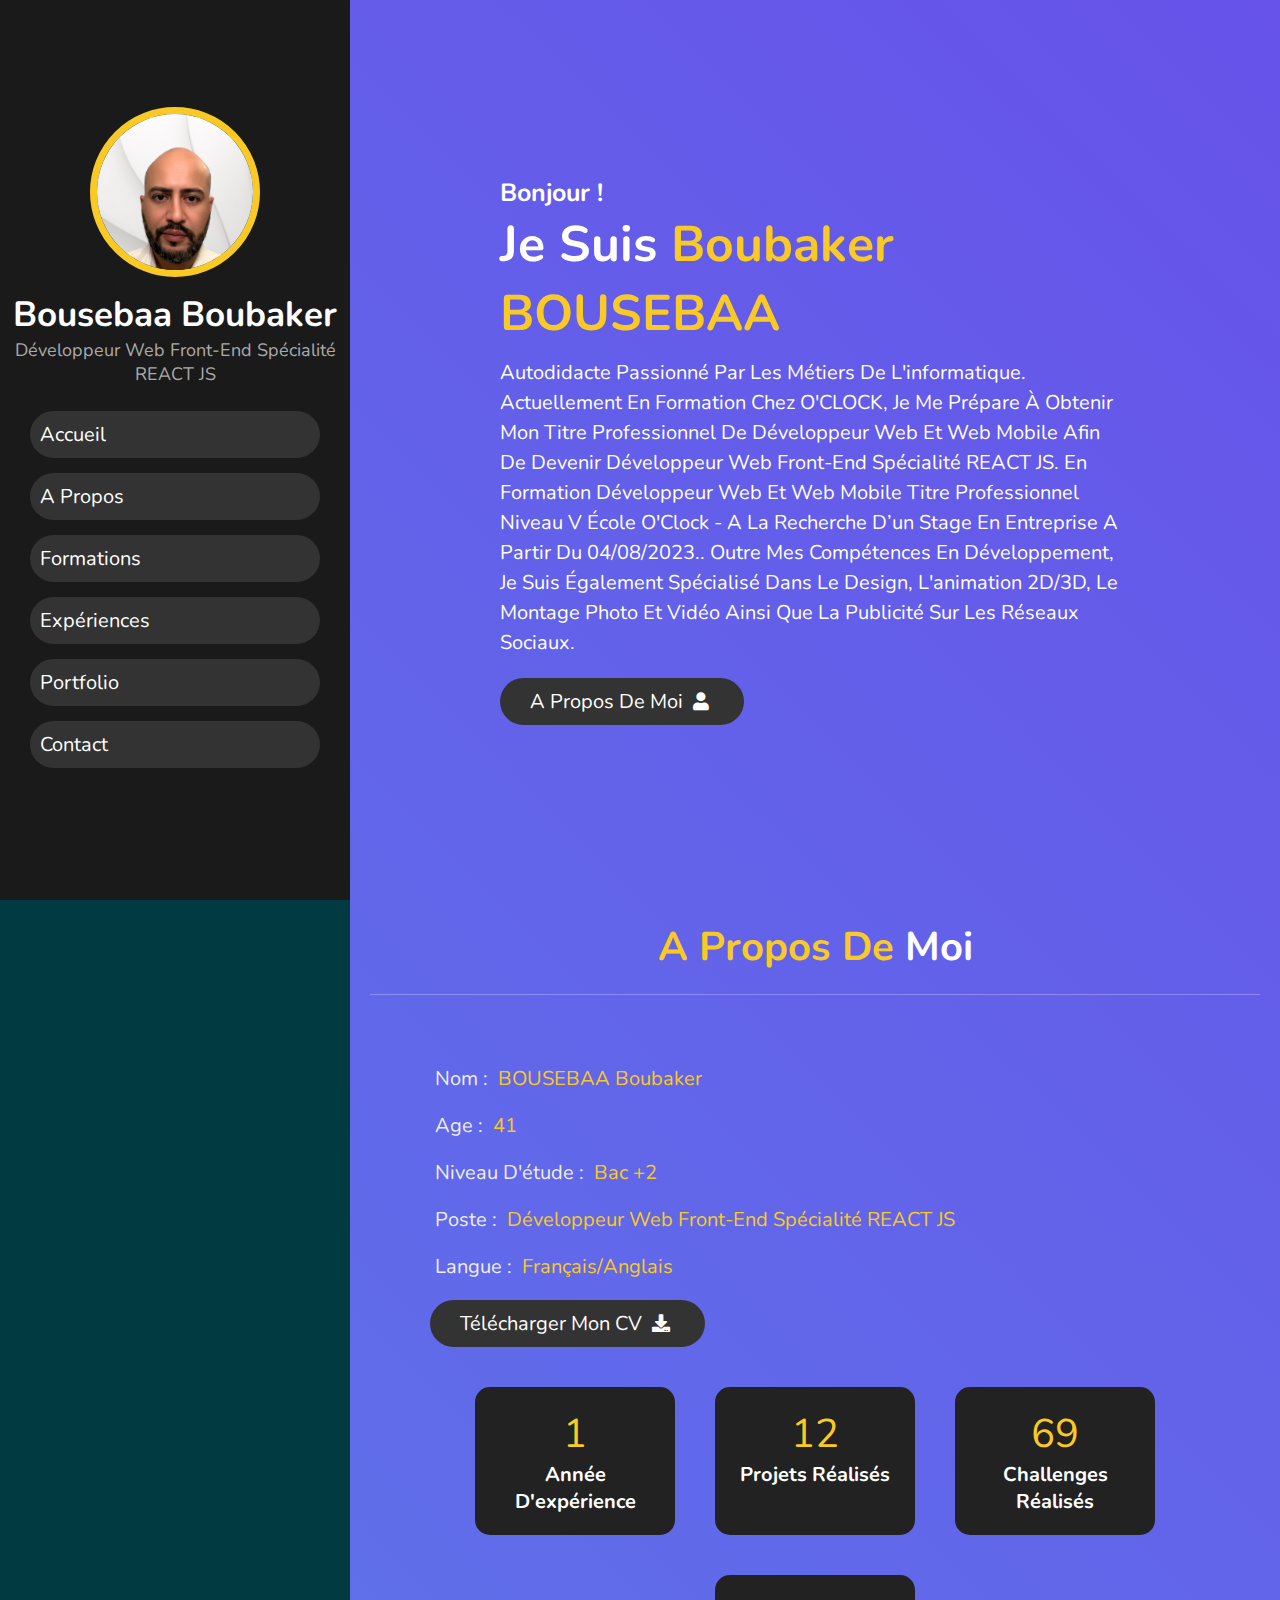
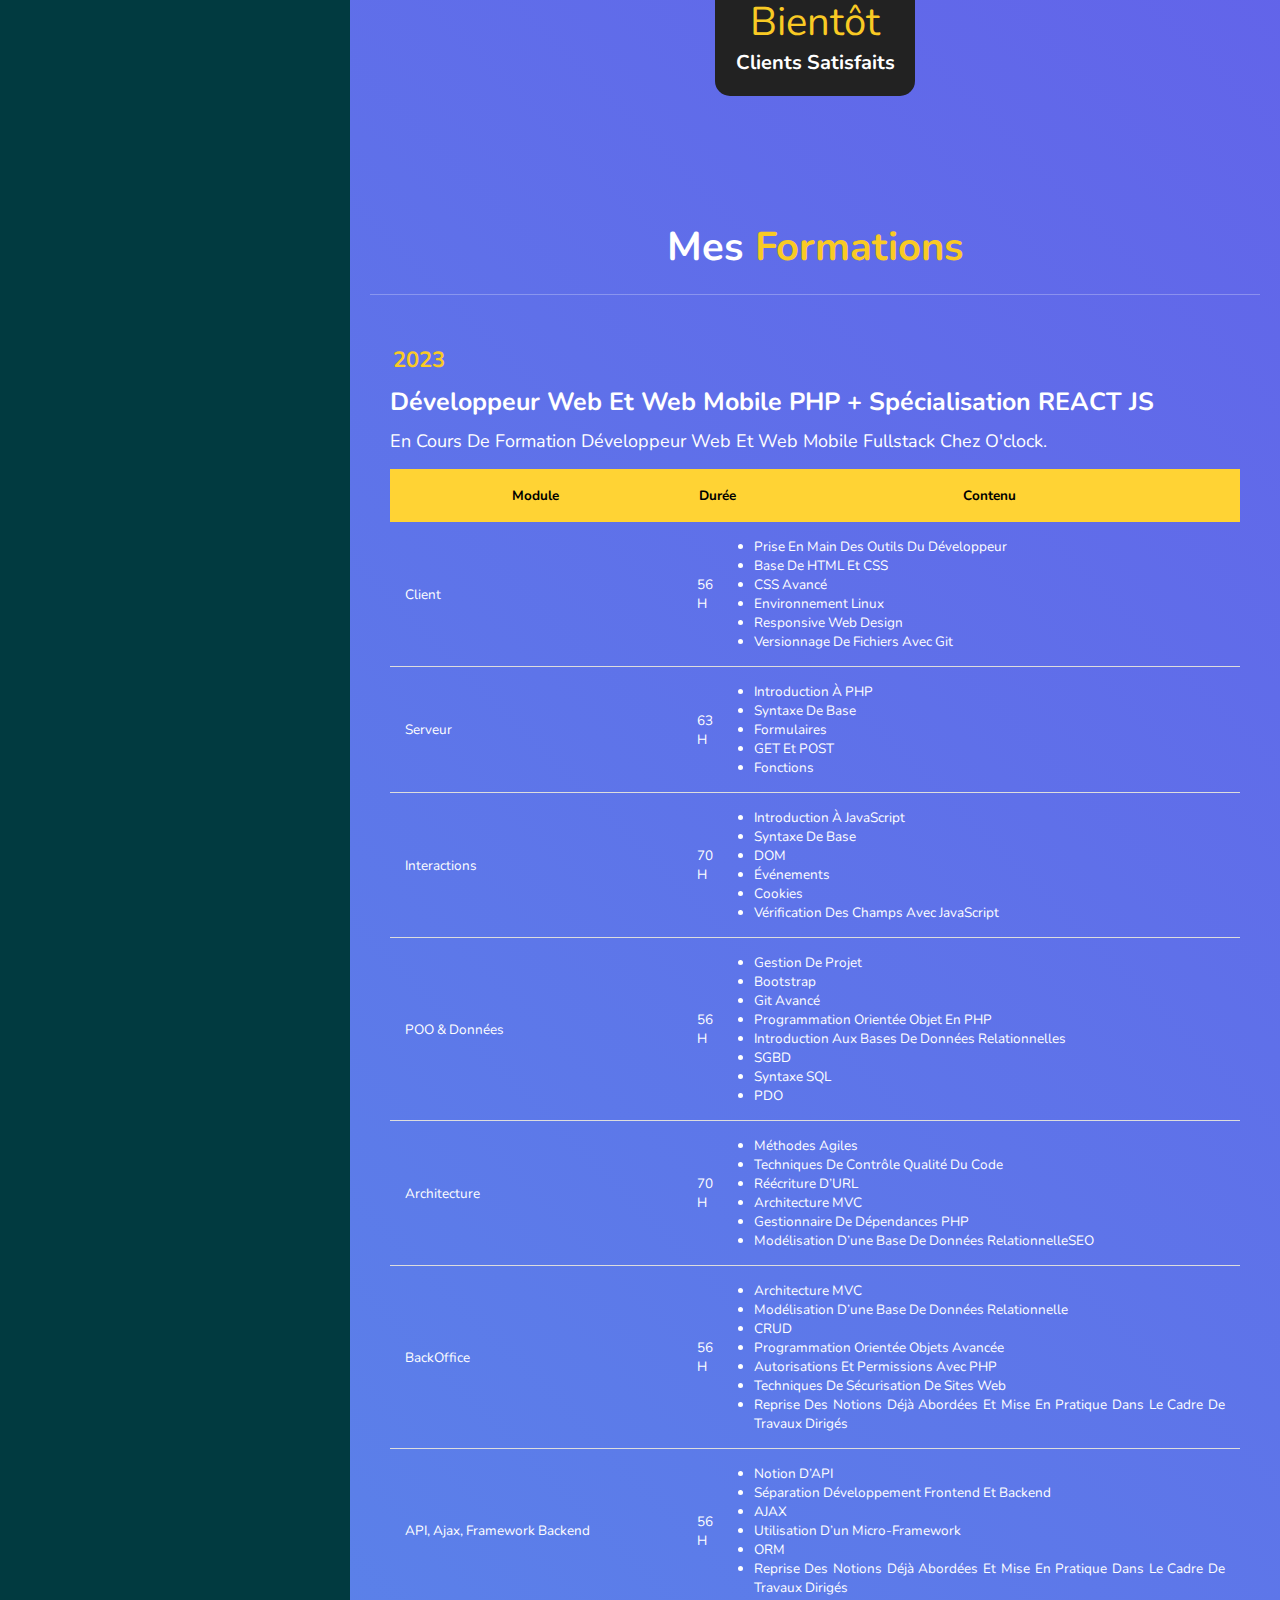
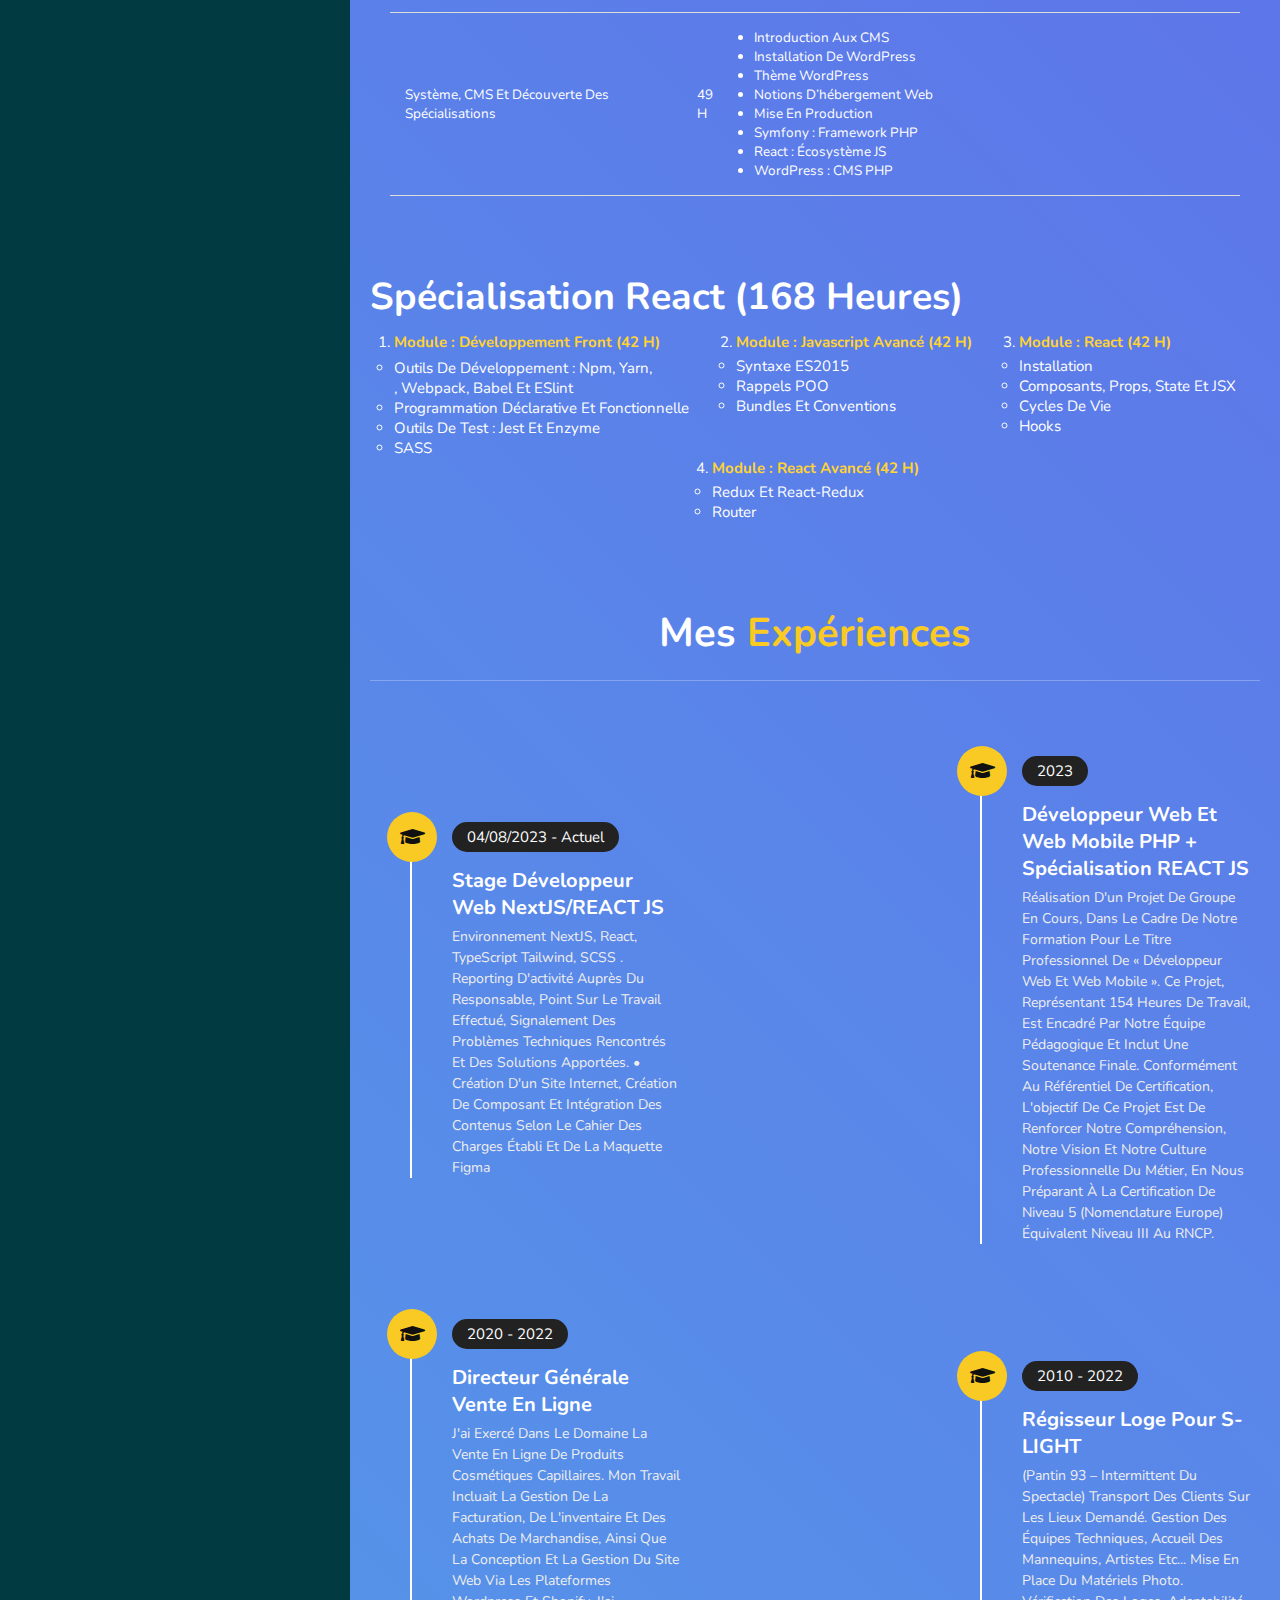
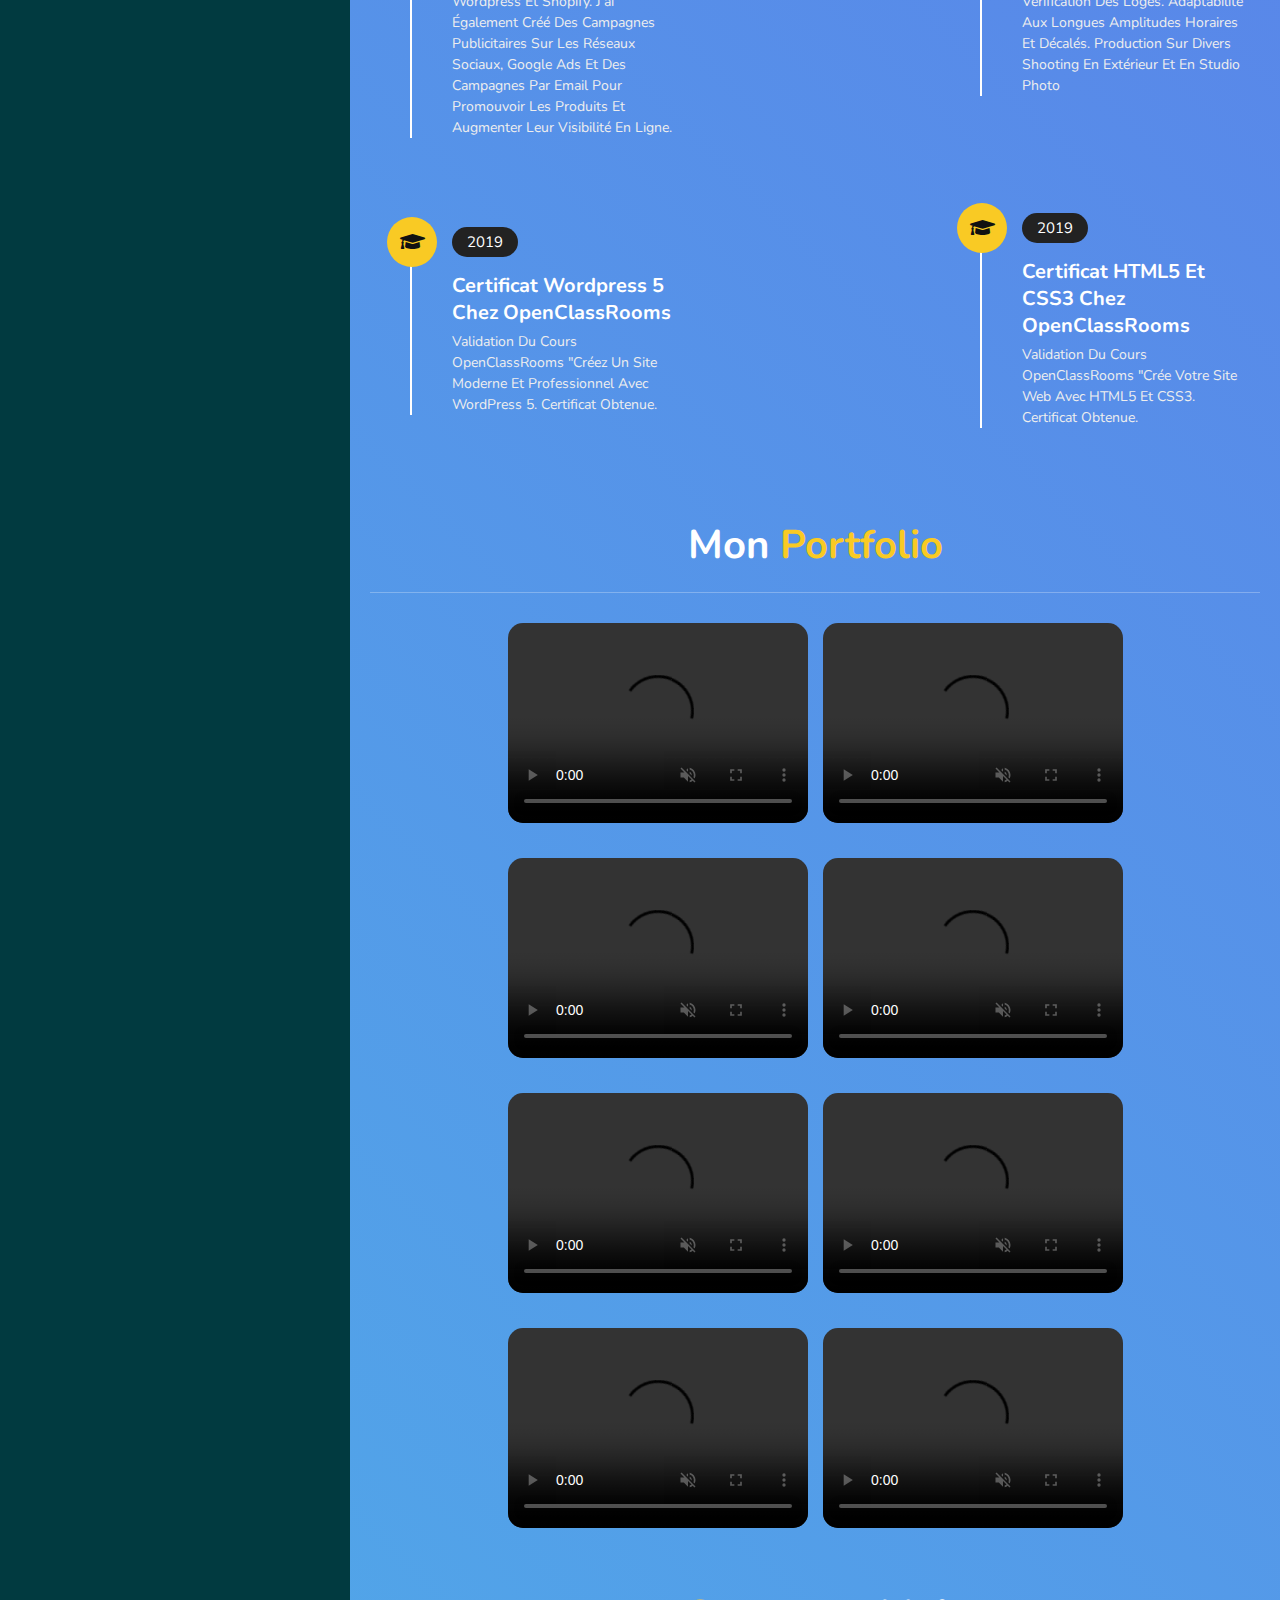
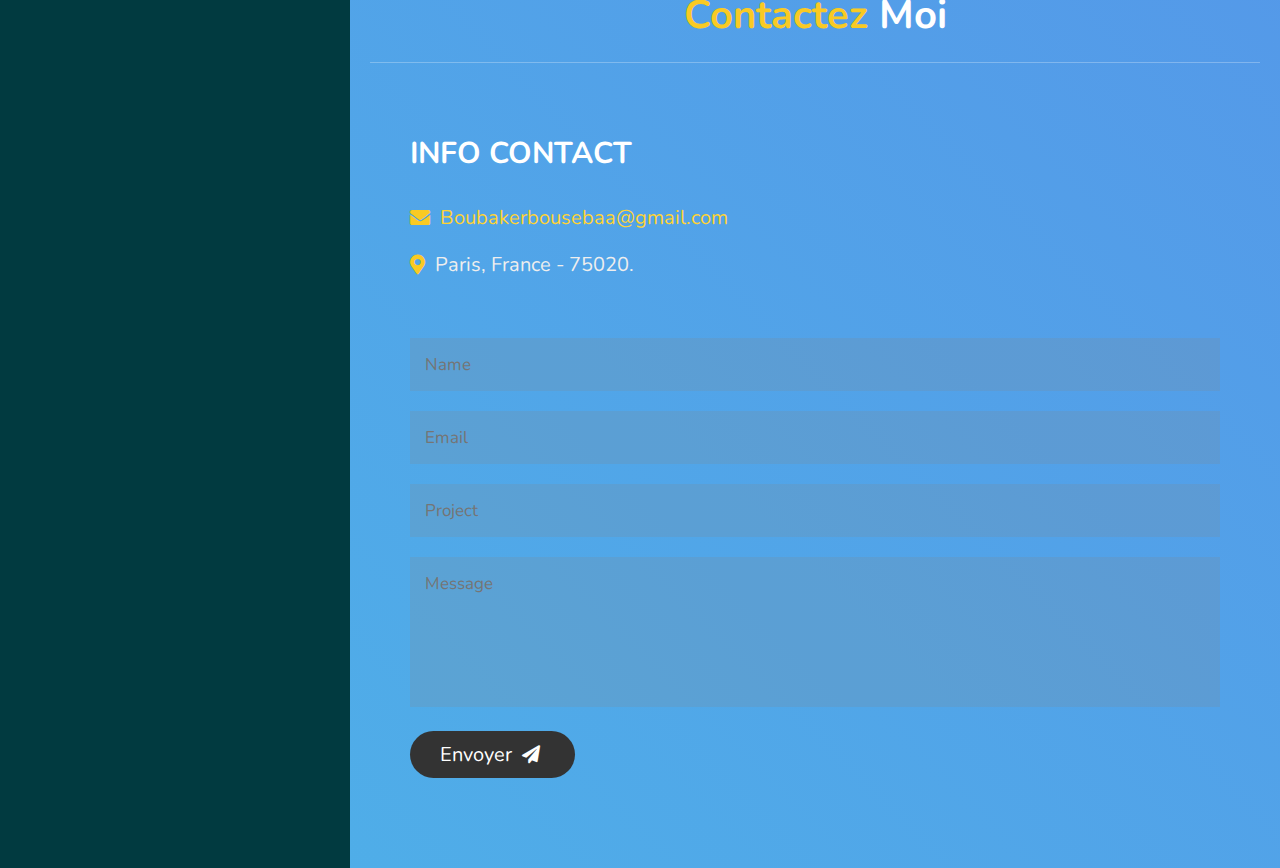
==== commit d5449f7c: "Update index.html" ====
--- a/index.html
+++ b/index.html
@@ -328,7 +328,7 @@
 
                 <div class="box">
                     <i class="fas fa-graduation-cap"></i>
-                    <span>04/08/2023 - Actuellement en poste</span>
+                    <span>04/08/2023 - Actuel</span>
                     <h3>Stage Développeur Web NextJS/REACT JS</h3>
                     <p>Environnement NextJS, React, TypeScript Tailwind, SCSS .
                         Reporting d'activité auprès du responsable, point sur le travail effectué,
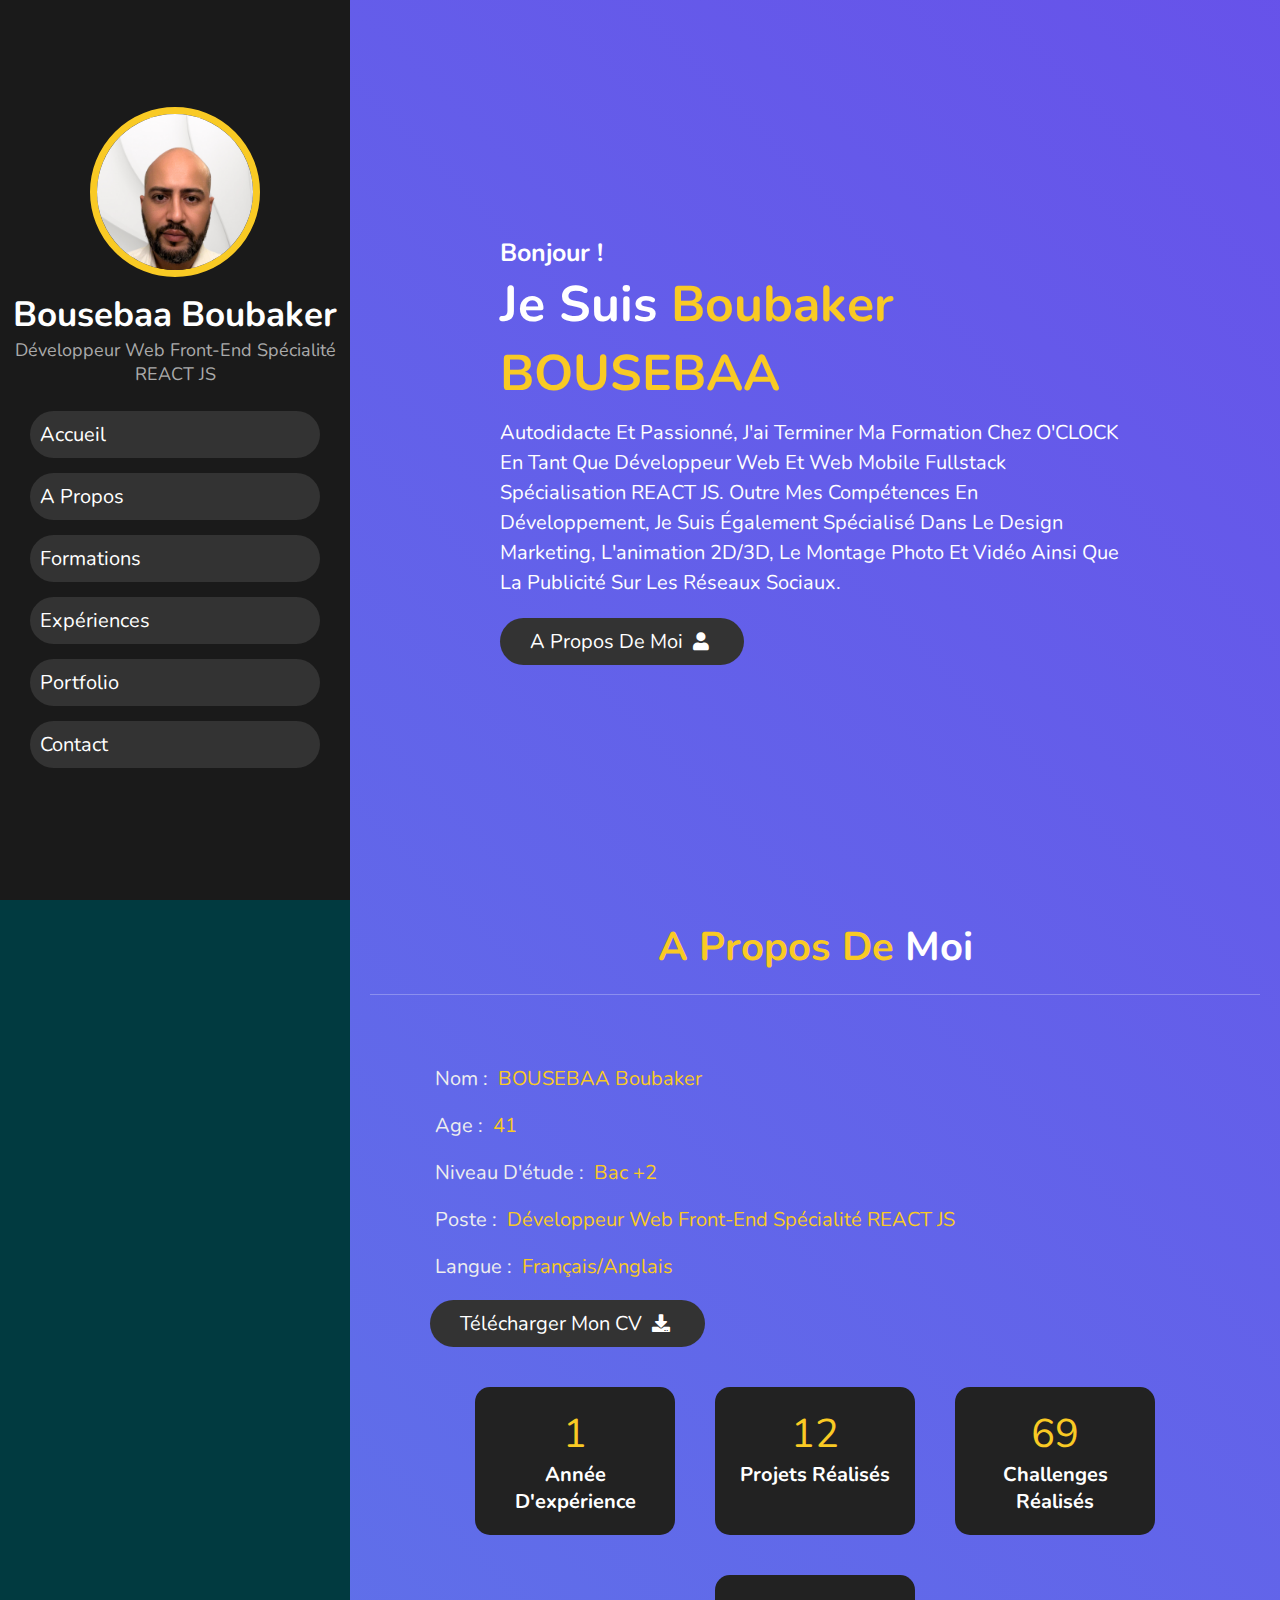
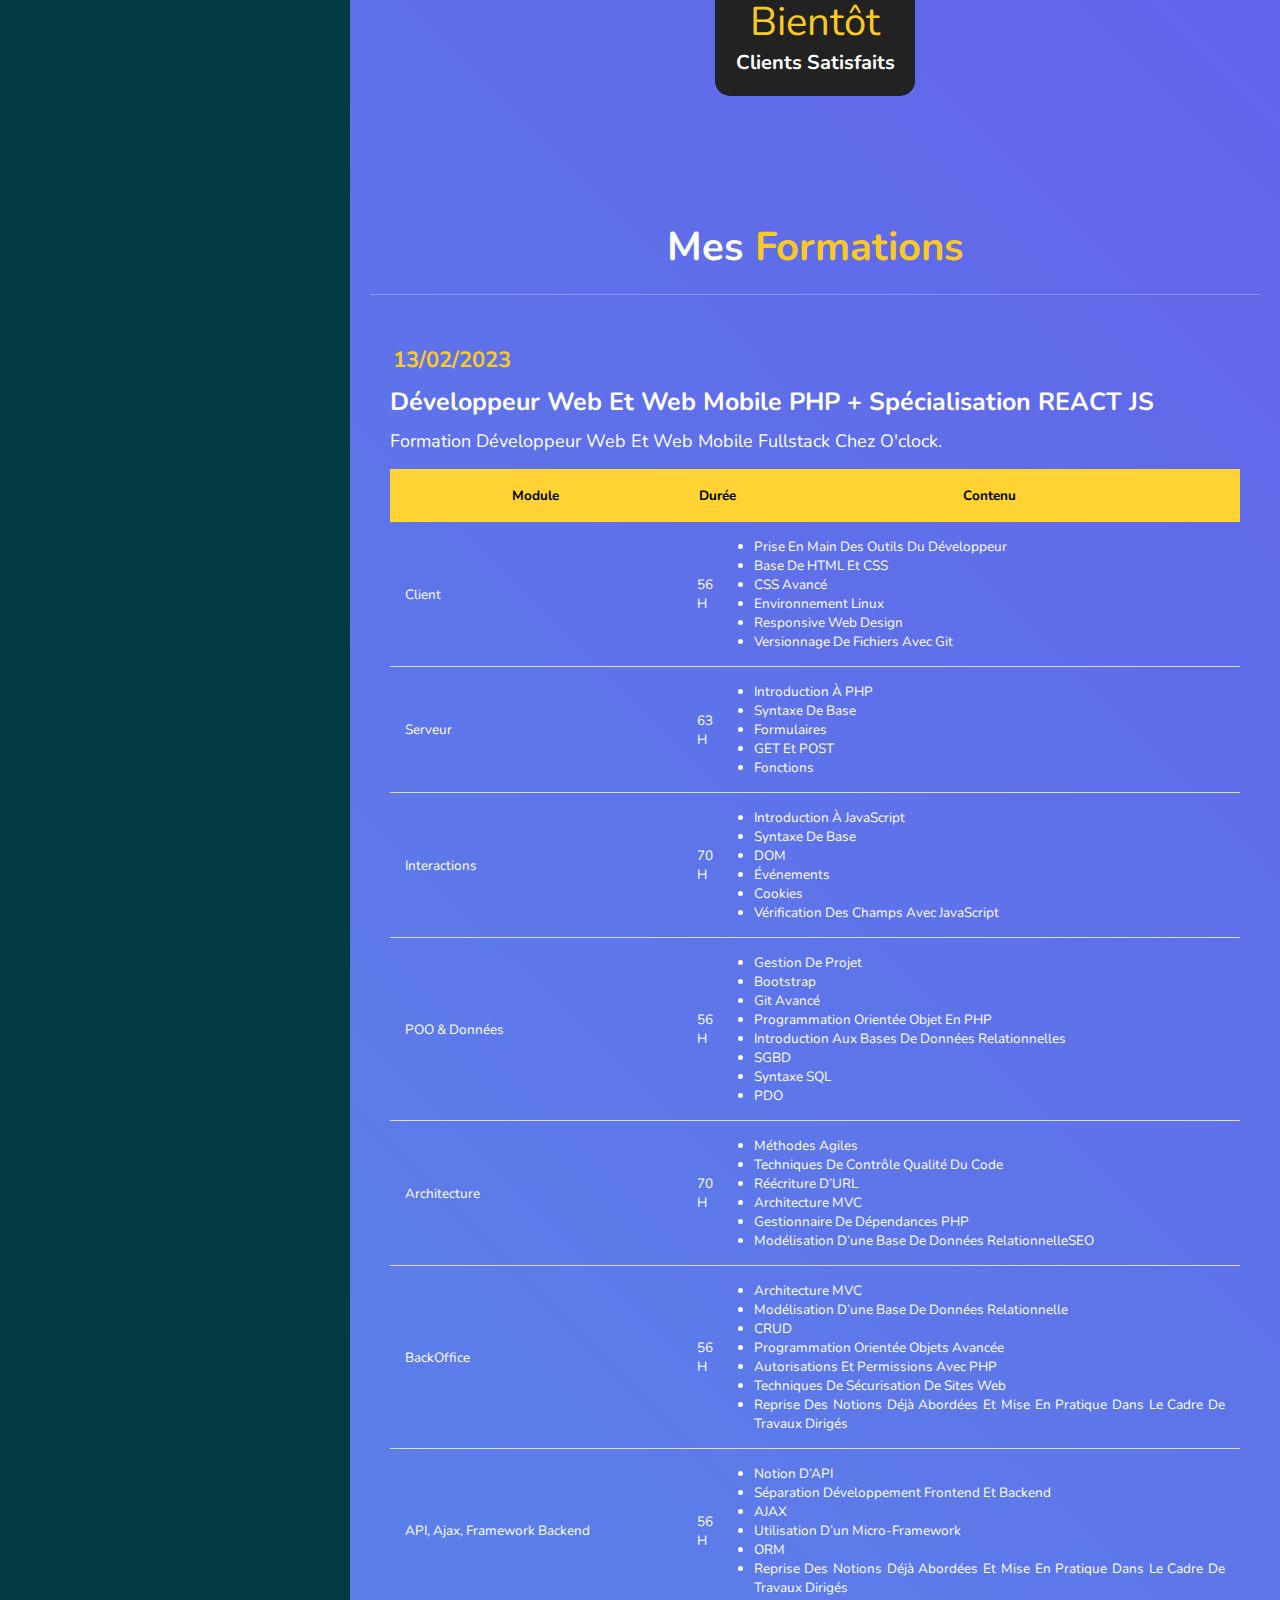
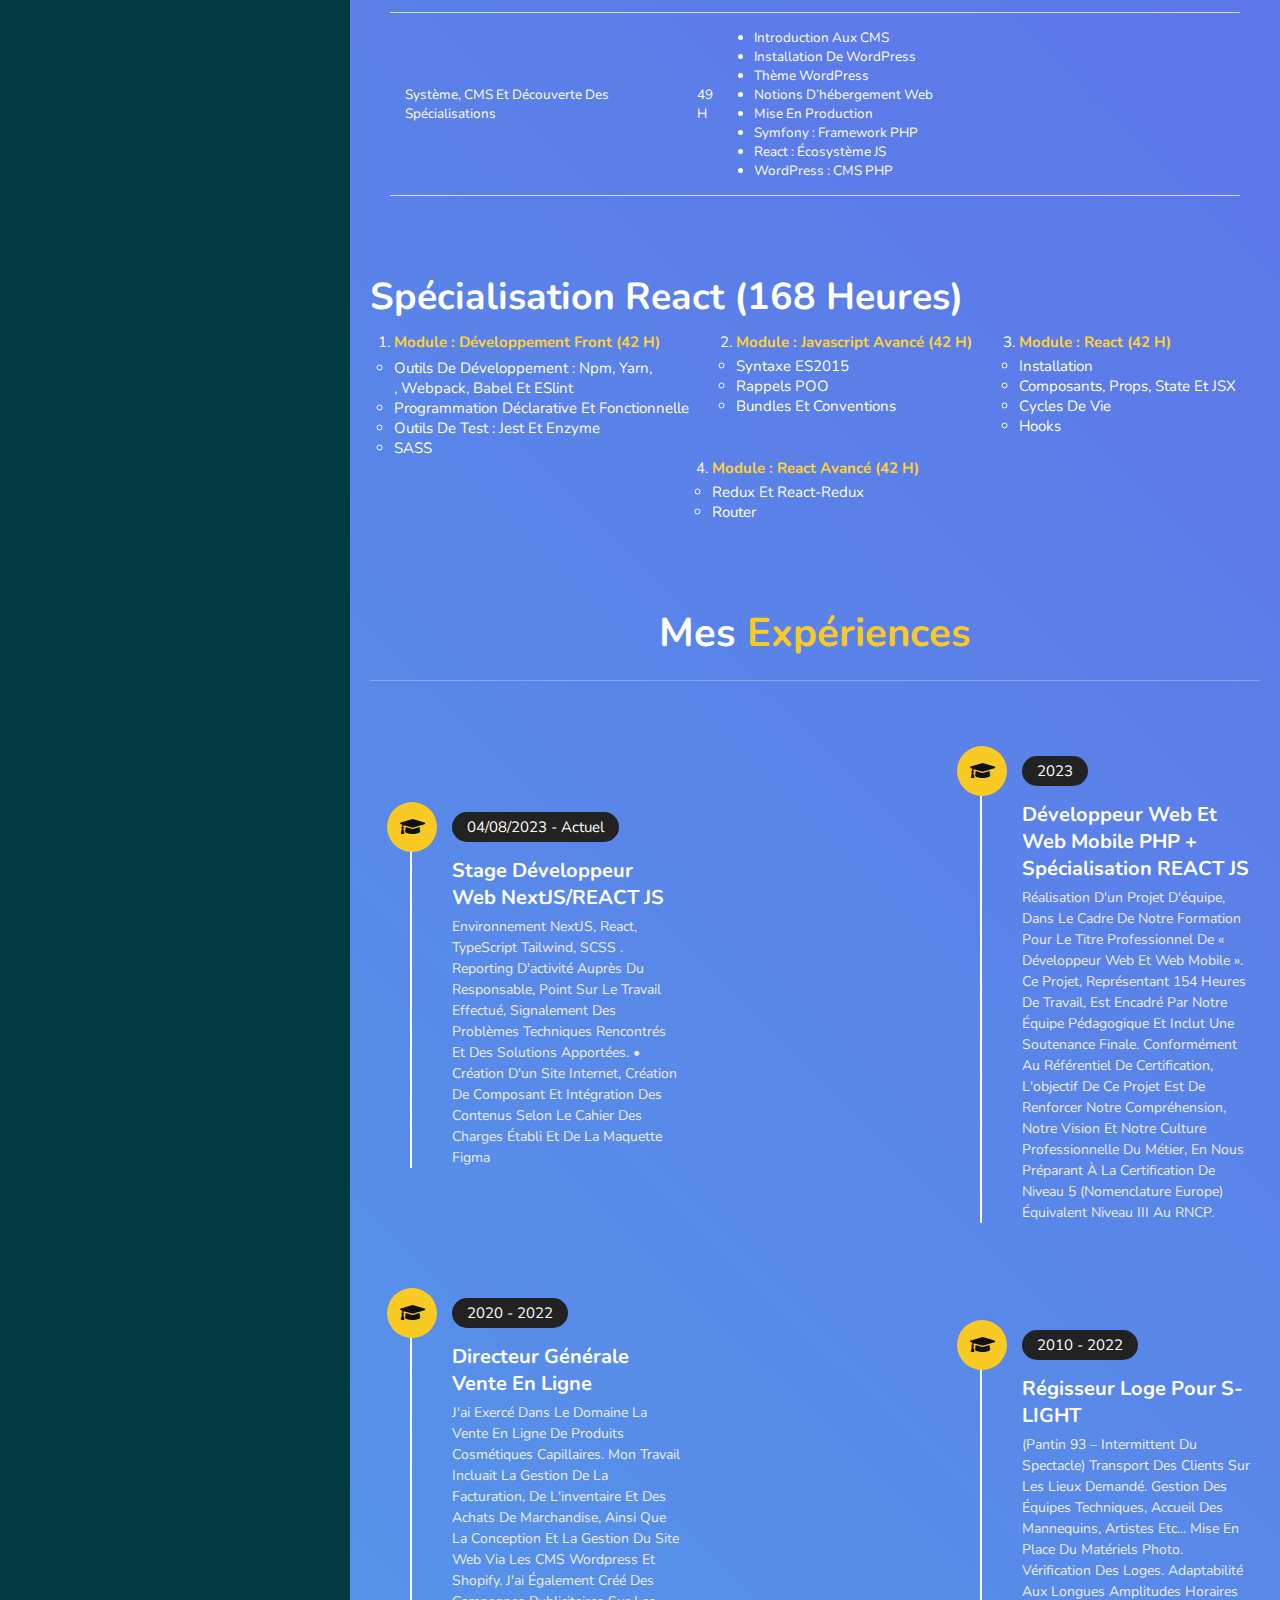
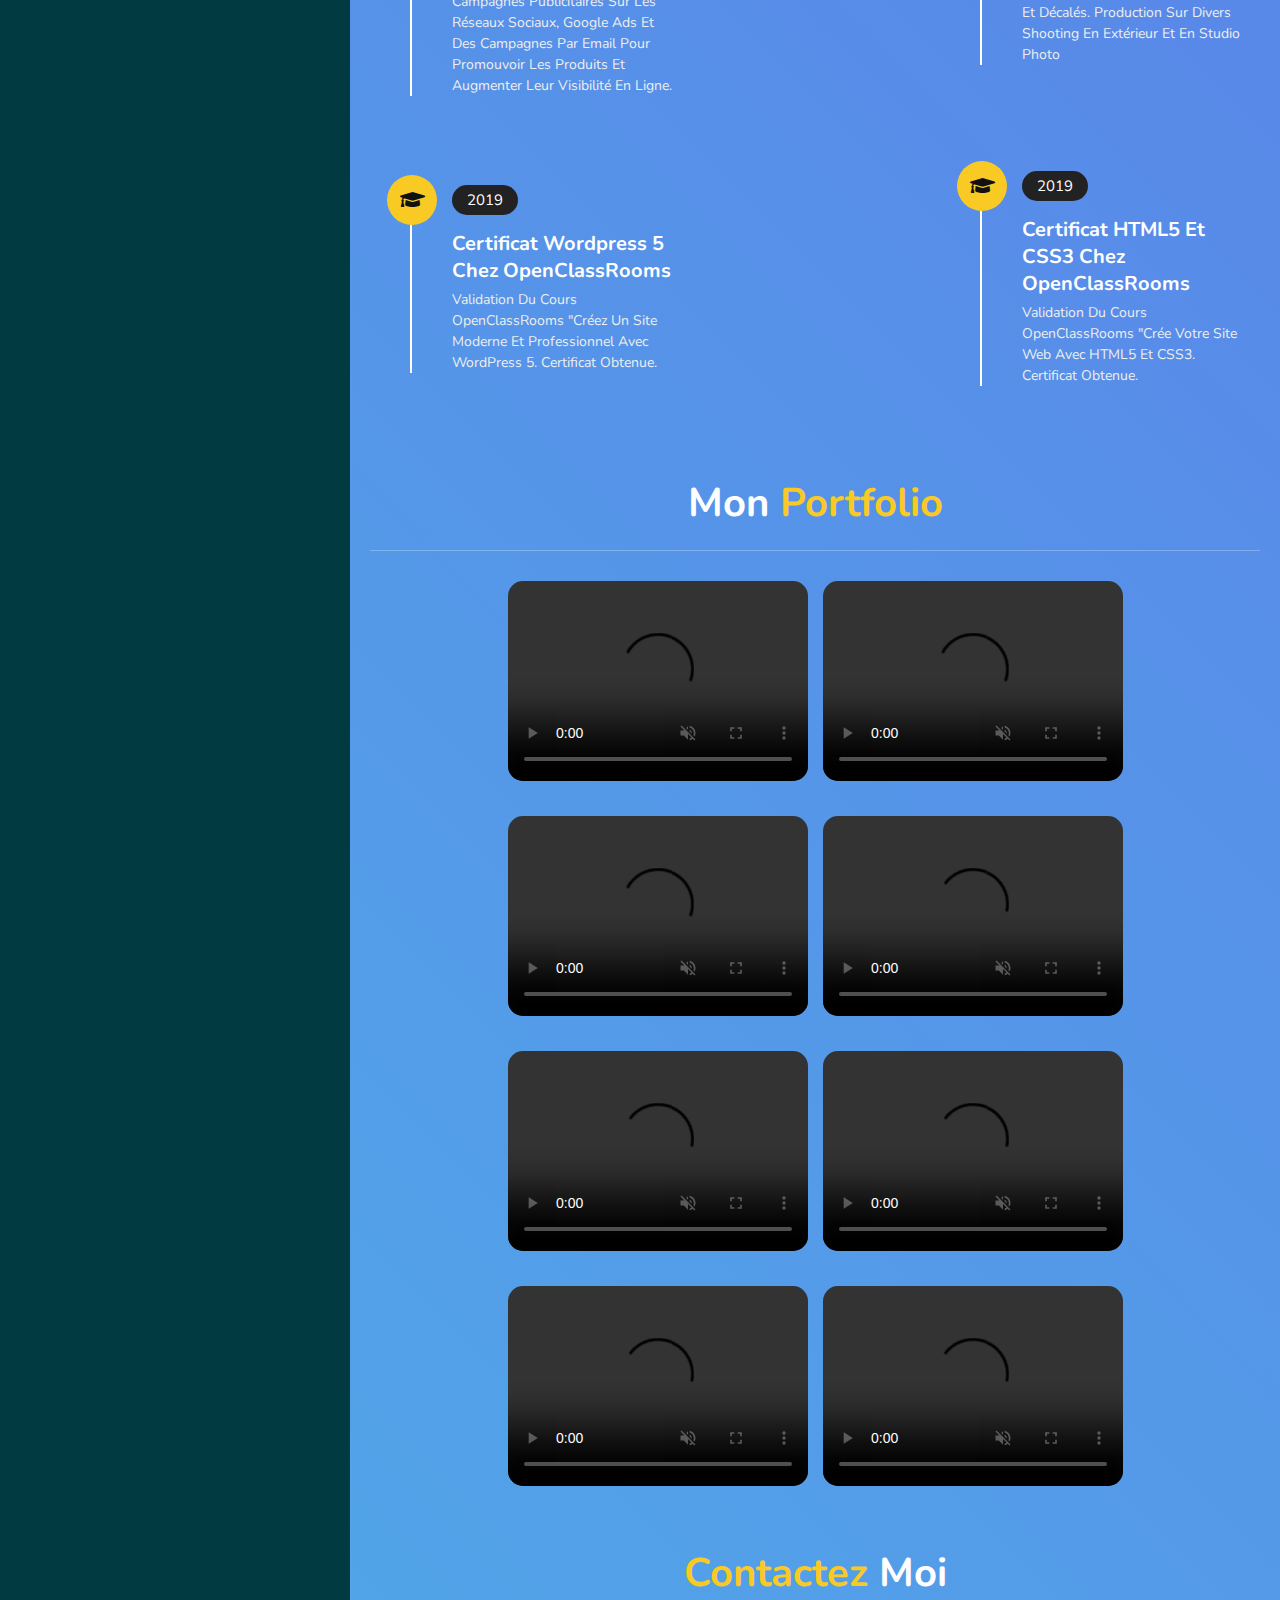
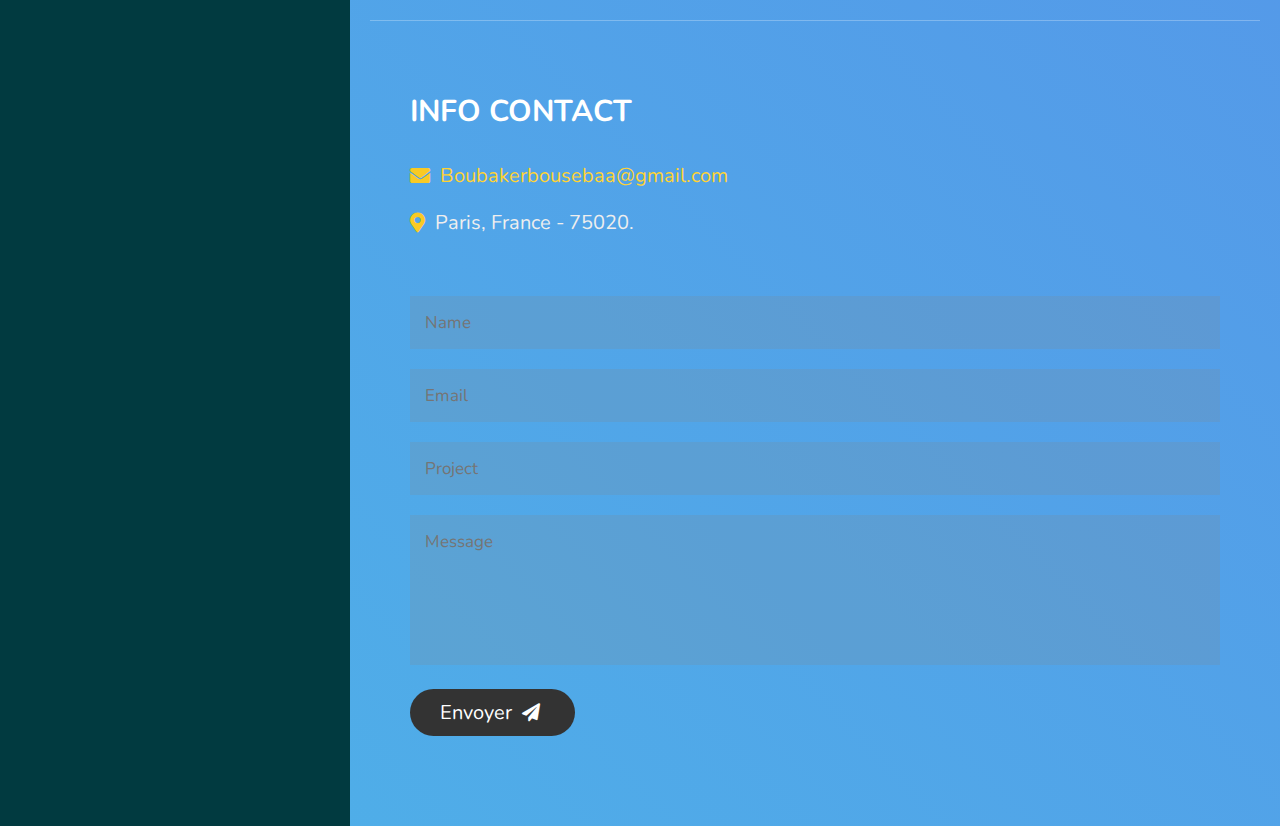
==== commit 8259ee08: "MAJ home section" ====
--- a/index.html
+++ b/index.html
@@ -61,14 +61,9 @@
 
             <h3>Bonjour !</h3>
             <h1>Je suis <span>Boubaker BOUSEBAA</span></h1>
-            <p>Autodidacte passionné par les métiers de l'informatique. Actuellement en formation chez O'CLOCK,
-                je me prépare à obtenir mon titre professionnel de Développeur Web et Web Mobile afin de devenir
-                Développeur Web Front-End spécialité REACT JS.
-                En formation Développeur Web et Web mobile Titre professionnel Niveau V École O'Clock - A la recherche
-                d’un
-                stage en entreprise a partir du 04/08/2023..
+            <p>Autodidacte et passionné, j'ai terminer ma formation chez O'CLOCK en tant que Développeur Web et Web mobile fullstack Spécialisation REACT JS.
                 Outre mes compétences en développement,
-                je suis également spécialisé dans le design, l'animation 2D/3D, le montage photo et vidéo ainsi que la
+                je suis également spécialisé dans le design marketing, l'animation 2D/3D, le montage photo et vidéo ainsi que la
                 publicité sur les réseaux sociaux.</p>
             <a href="#about"><button class="btn">a propos de moi <i class="fas fa-user"></i></button></a>
 
@@ -90,7 +85,7 @@
                     <h3> <span> Niveau d'étude : </span> Bac +2 </h3>
                     <h3> <span> poste : </span> Développeur Web Front-End spécialité REACT JS </h3>
                     <h3> <span> langue : </span> Français/Anglais </h3>
-                    <a href="Boubaker_BOUSEBAA_CV.pdf"><button class="btn"> Télécharger mon CV <i
+                    <a href="Boubaker_BOUSEBAA_CV2023.pdf"><button class="btn"> Télécharger mon CV <i
                                 class="fas fa-download"></i> </button></a>
                 </div>
 
@@ -136,9 +131,9 @@
 
                 <div class="box-formation">
                     <i class="fas format-graduation-cap"></i>
-                    <span class="span-formation">2023</span>
+                    <span class="span-formation">13/02/2023</span>
                     <h3 class="title-formation">Développeur Web et web mobile PHP + Spécialisation REACT JS</h3>
-                    <p class="p-formation">En cours de formation Développeur web et web mobile fullstack chez O'clock.
+                    <p class="p-formation">Formation Développeur web et web mobile fullstack chez O'clock.
                     </p>
                     <table>
                         <thead>
@@ -345,7 +340,7 @@
                     <i class="fas fa-graduation-cap"></i>
                     <span>2023</span>
                     <h3>Développeur Web et web mobile PHP + Spécialisation REACT JS </h3>
-                    <p>Réalisation d'un projet de groupe en cours, dans le cadre de notre formation pour le Titre
+                    <p>Réalisation d'un projet d'équipe, dans le cadre de notre formation pour le Titre
                         Professionnel de
                         « Développeur Web et Web mobile ». Ce projet, représentant 154 heures de travail, est encadré
                         par
@@ -369,7 +364,7 @@
                     <p>j'ai exercé dans le domaine la vente en ligne de produits cosmétiques capillaires.
                         Mon travail incluait la gestion de la facturation, de l'inventaire et des achats de
                         marchandise,
-                        ainsi que la conception et la gestion du site web via les plateformes Wordpress et
+                        ainsi que la conception et la gestion du site web via les CMS Wordpress et
                         Shopify.
                         J'ai également créé des campagnes publicitaires sur les réseaux sociaux, Google Ads et
                         des campagnes
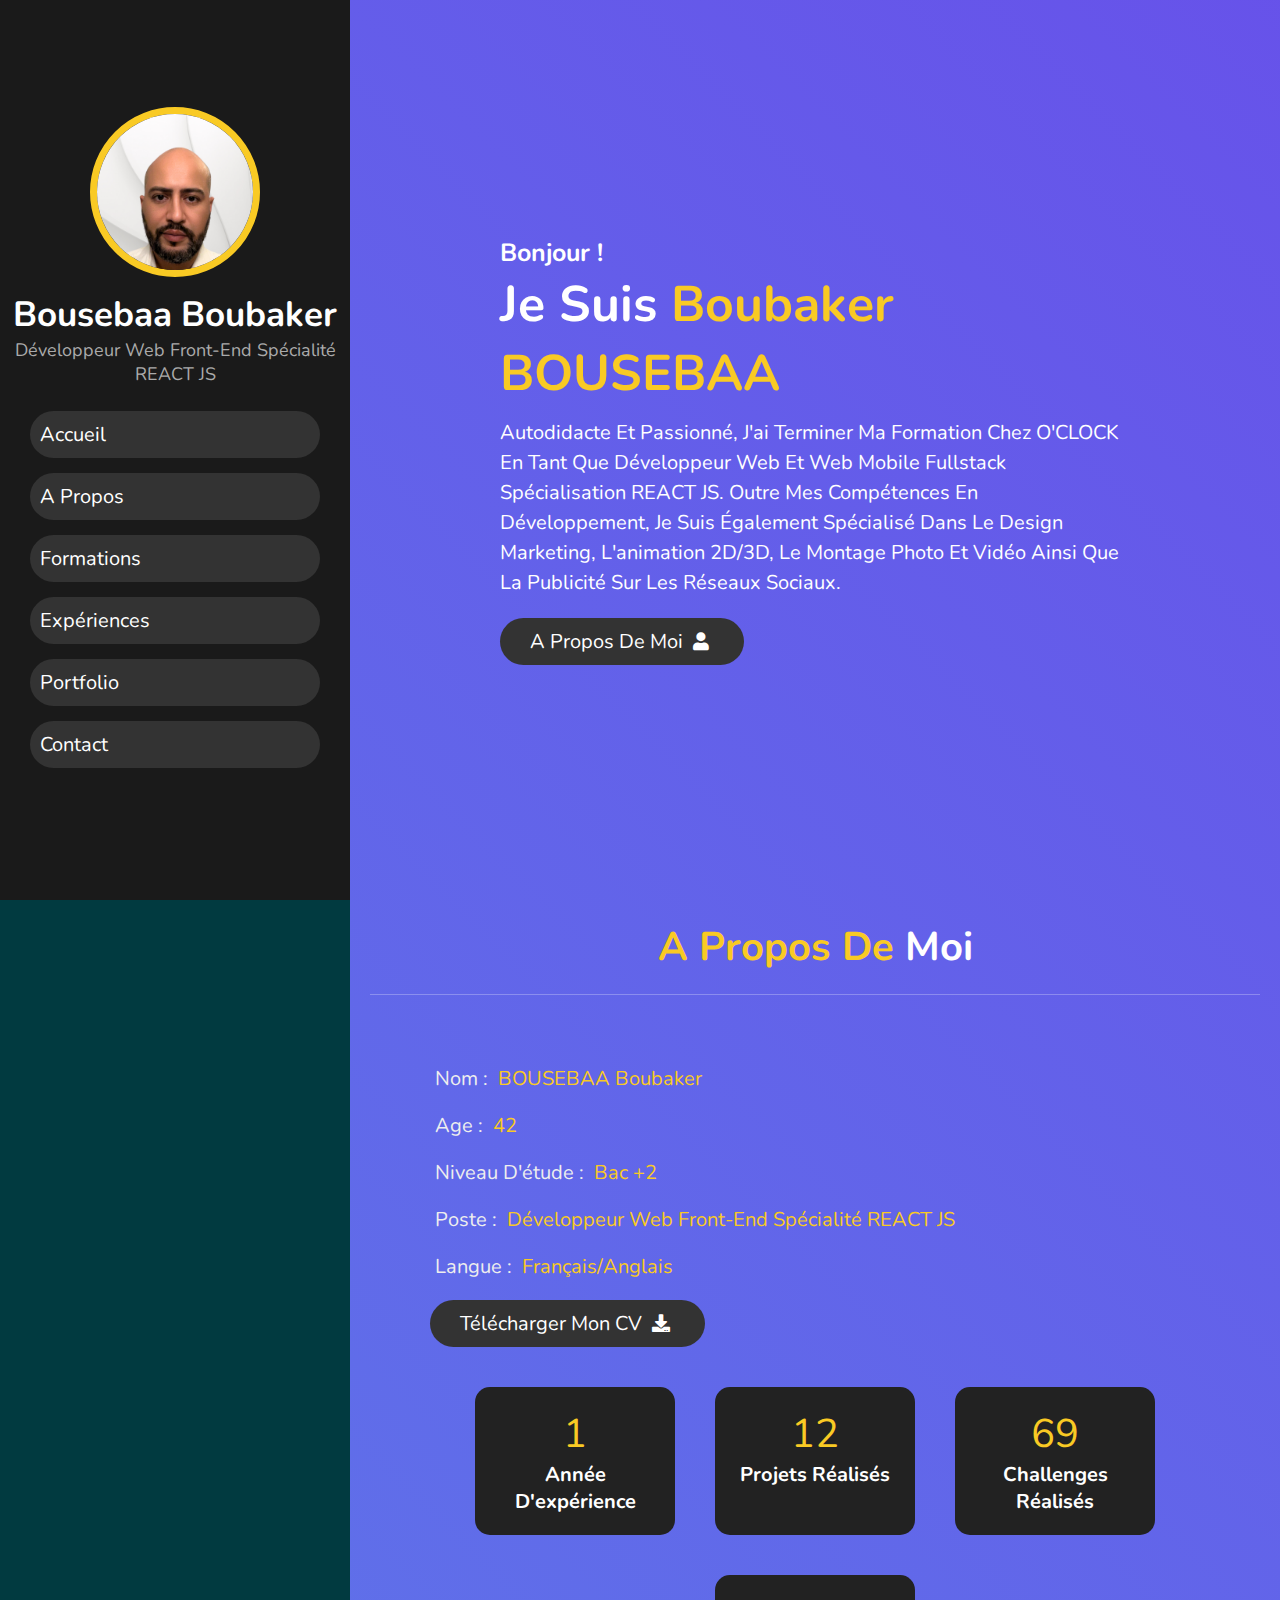
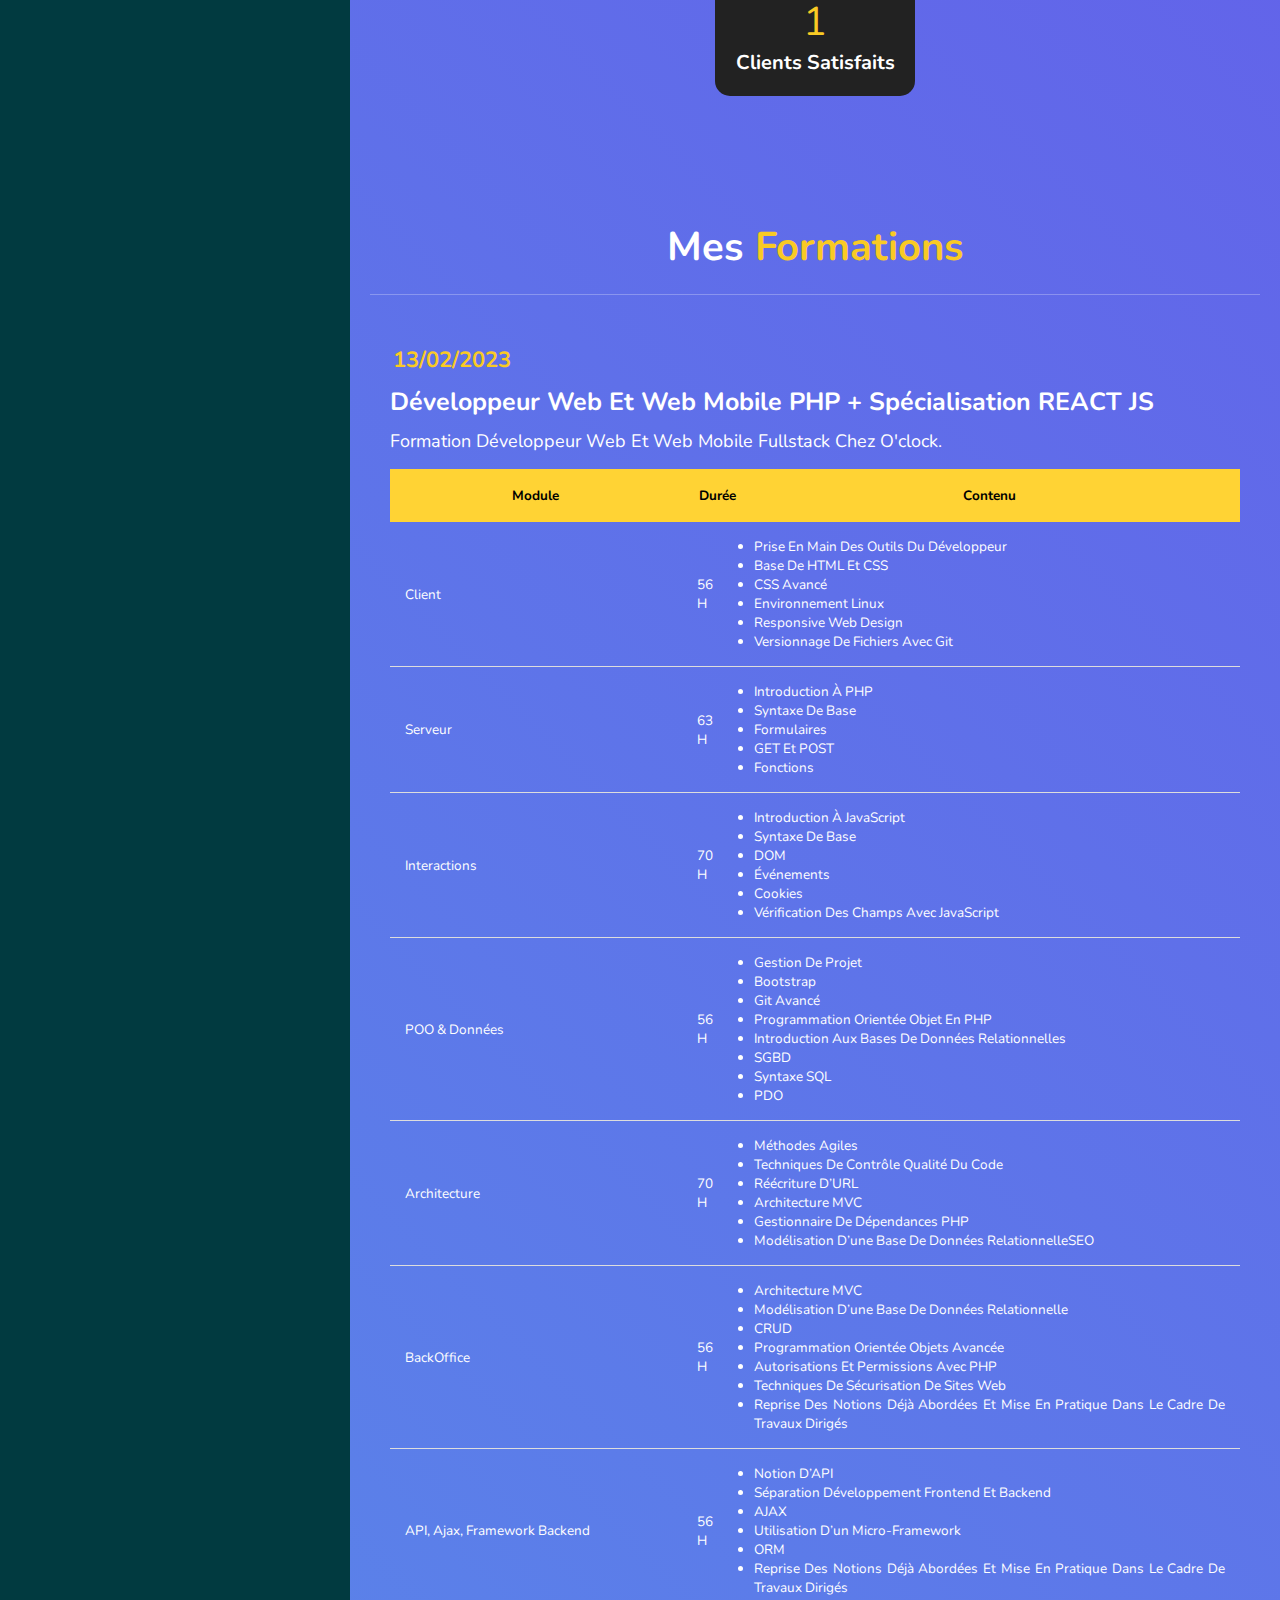
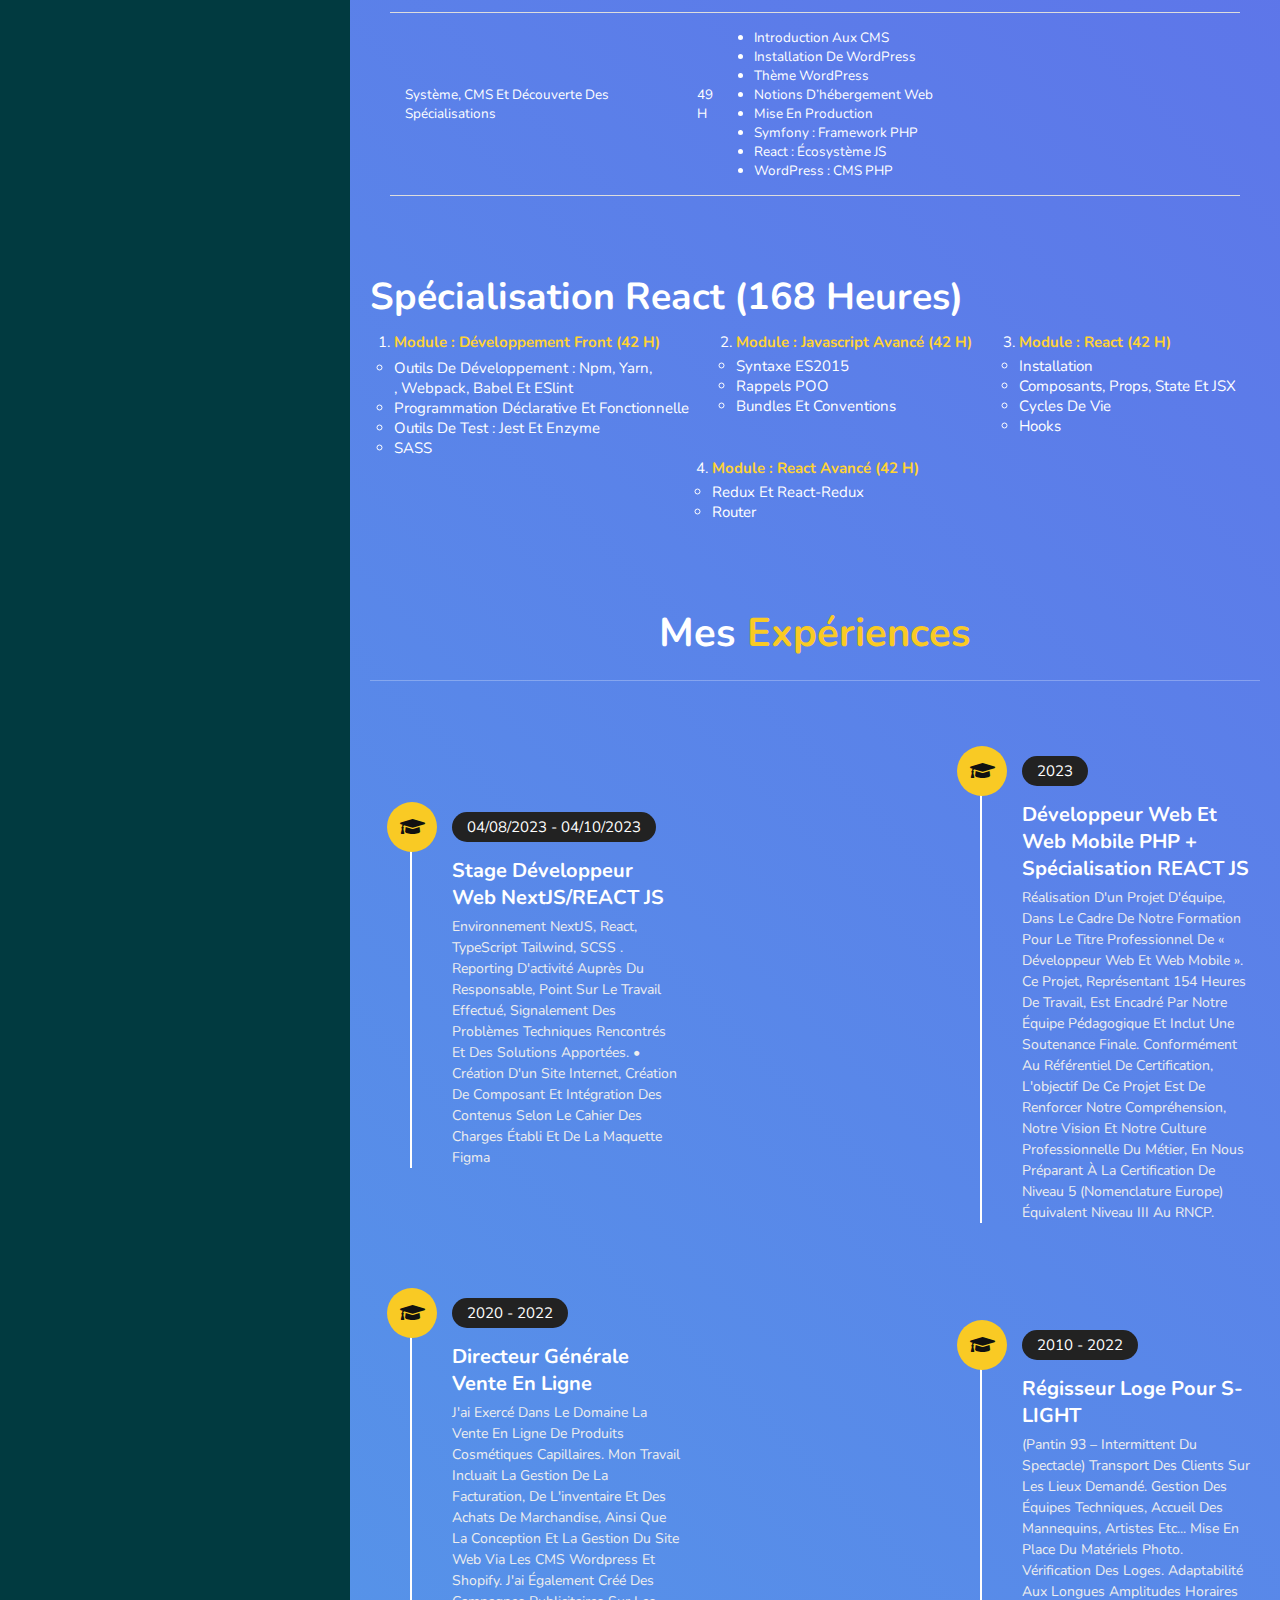
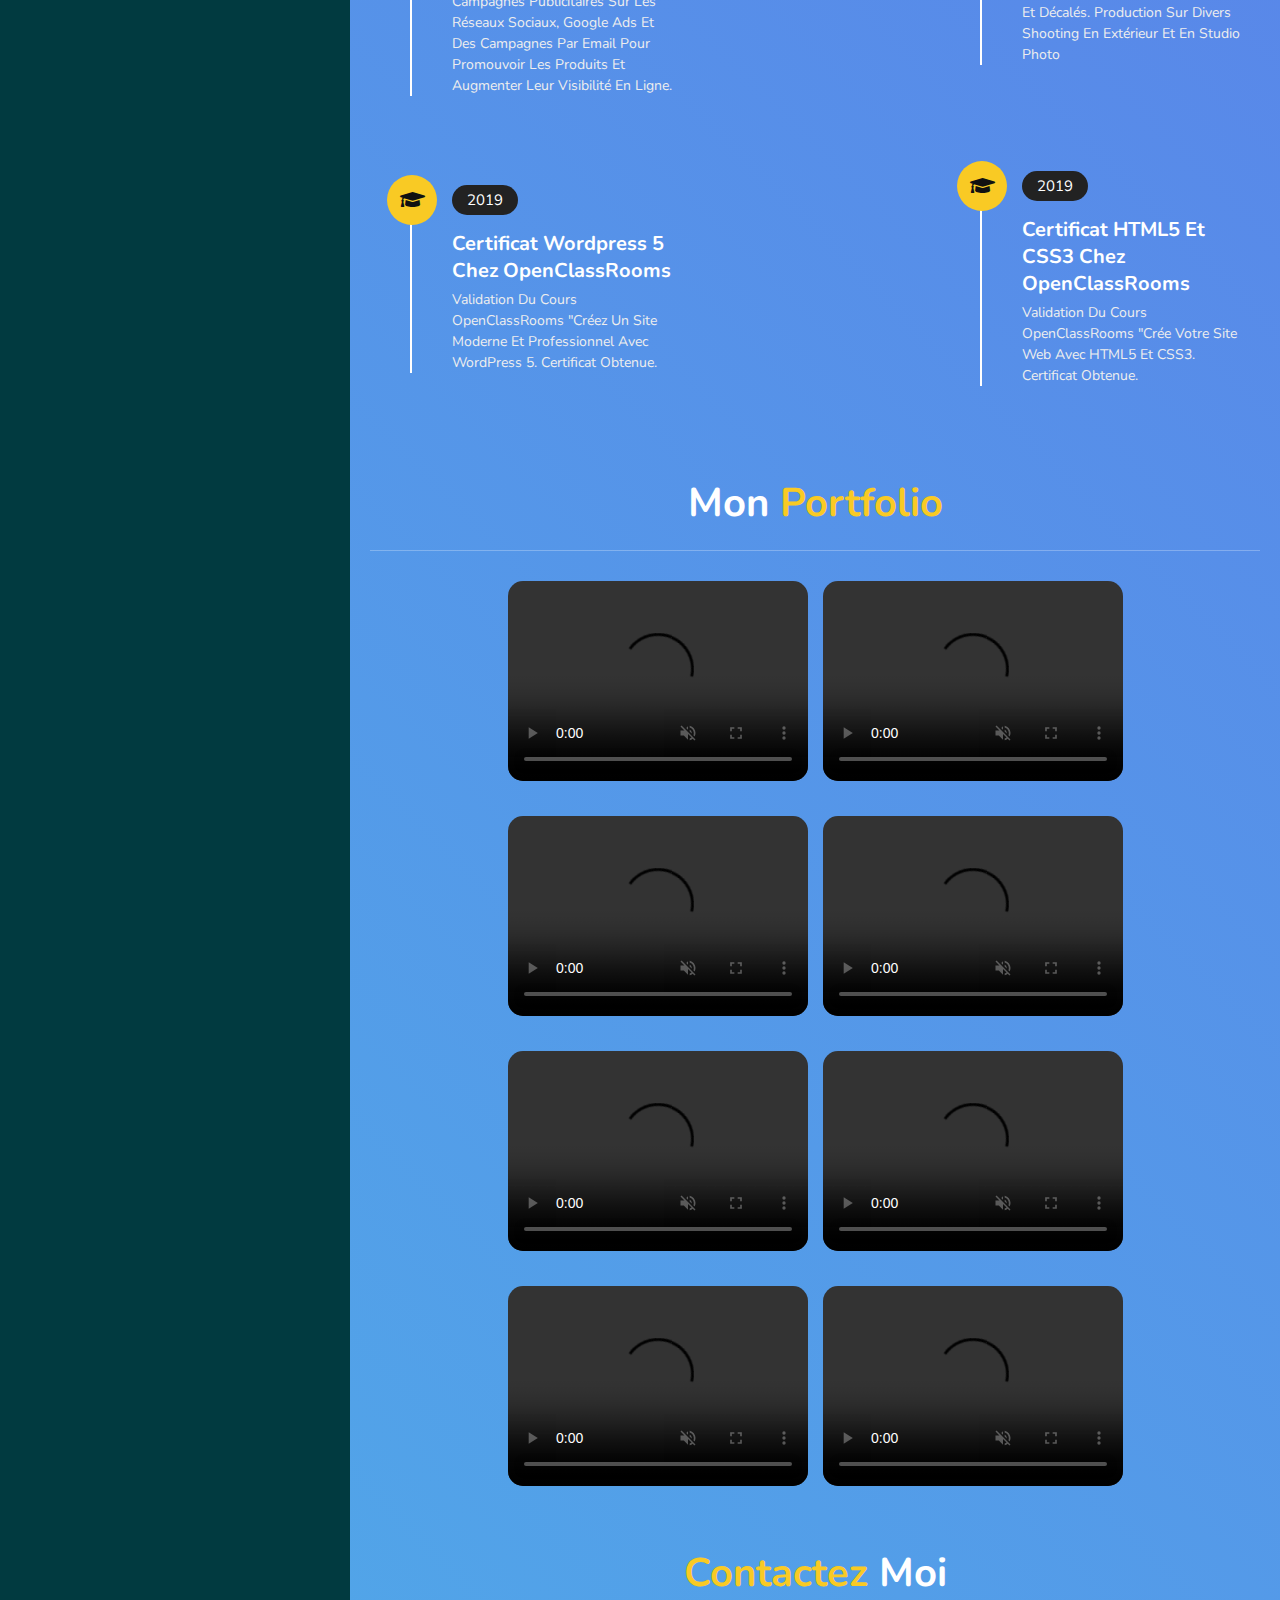
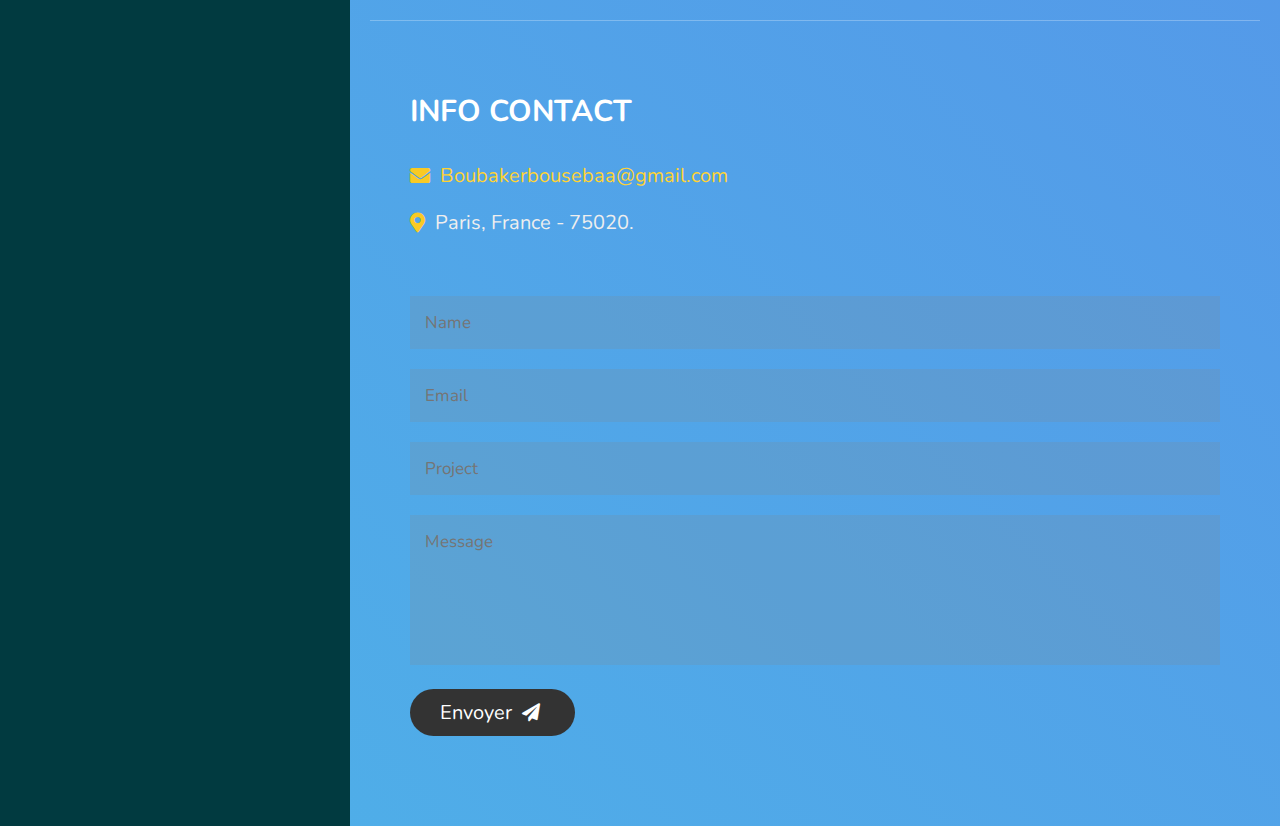
==== commit 6608e24f: "MAJ stage date" ====
--- a/index.html
+++ b/index.html
@@ -81,7 +81,7 @@
 
                 <div class="info">
                     <h3> <span> nom : </span> BOUSEBAA Boubaker </h3>
-                    <h3> <span> age : </span> 41 </h3>
+                    <h3> <span> age : </span> 42 </h3>
                     <h3> <span> Niveau d'étude : </span> Bac +2 </h3>
                     <h3> <span> poste : </span> Développeur Web Front-End spécialité REACT JS </h3>
                     <h3> <span> langue : </span> Français/Anglais </h3>
@@ -107,7 +107,7 @@
                     </div>
 
                     <div class="box">
-                        <span>Bientôt</span>
+                        <span>1</span>
                         <h3>clients satisfaits</h3>
                     </div>
 
@@ -323,7 +323,7 @@
 
                 <div class="box">
                     <i class="fas fa-graduation-cap"></i>
-                    <span>04/08/2023 - Actuel</span>
+                    <span>04/08/2023 - 04/10/2023</span>
                     <h3>Stage Développeur Web NextJS/REACT JS</h3>
                     <p>Environnement NextJS, React, TypeScript Tailwind, SCSS .
                         Reporting d'activité auprès du responsable, point sur le travail effectué,
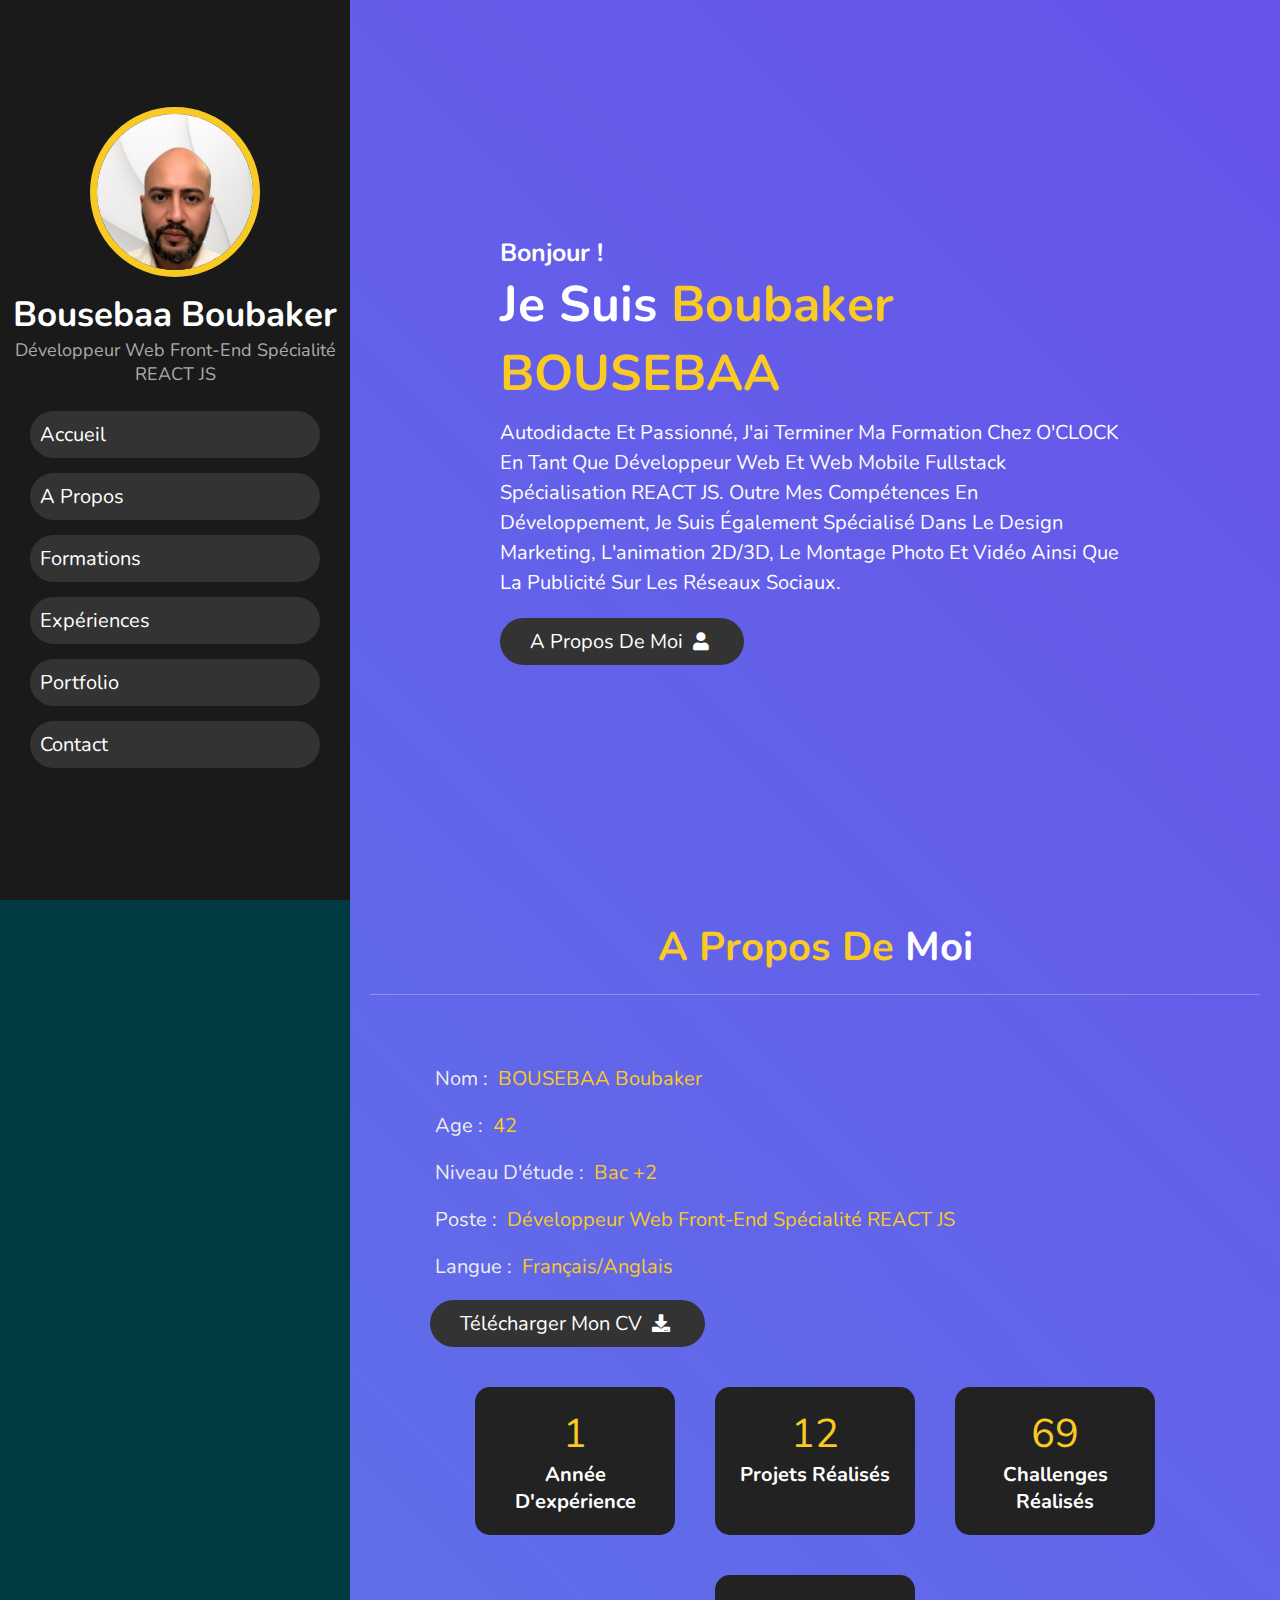
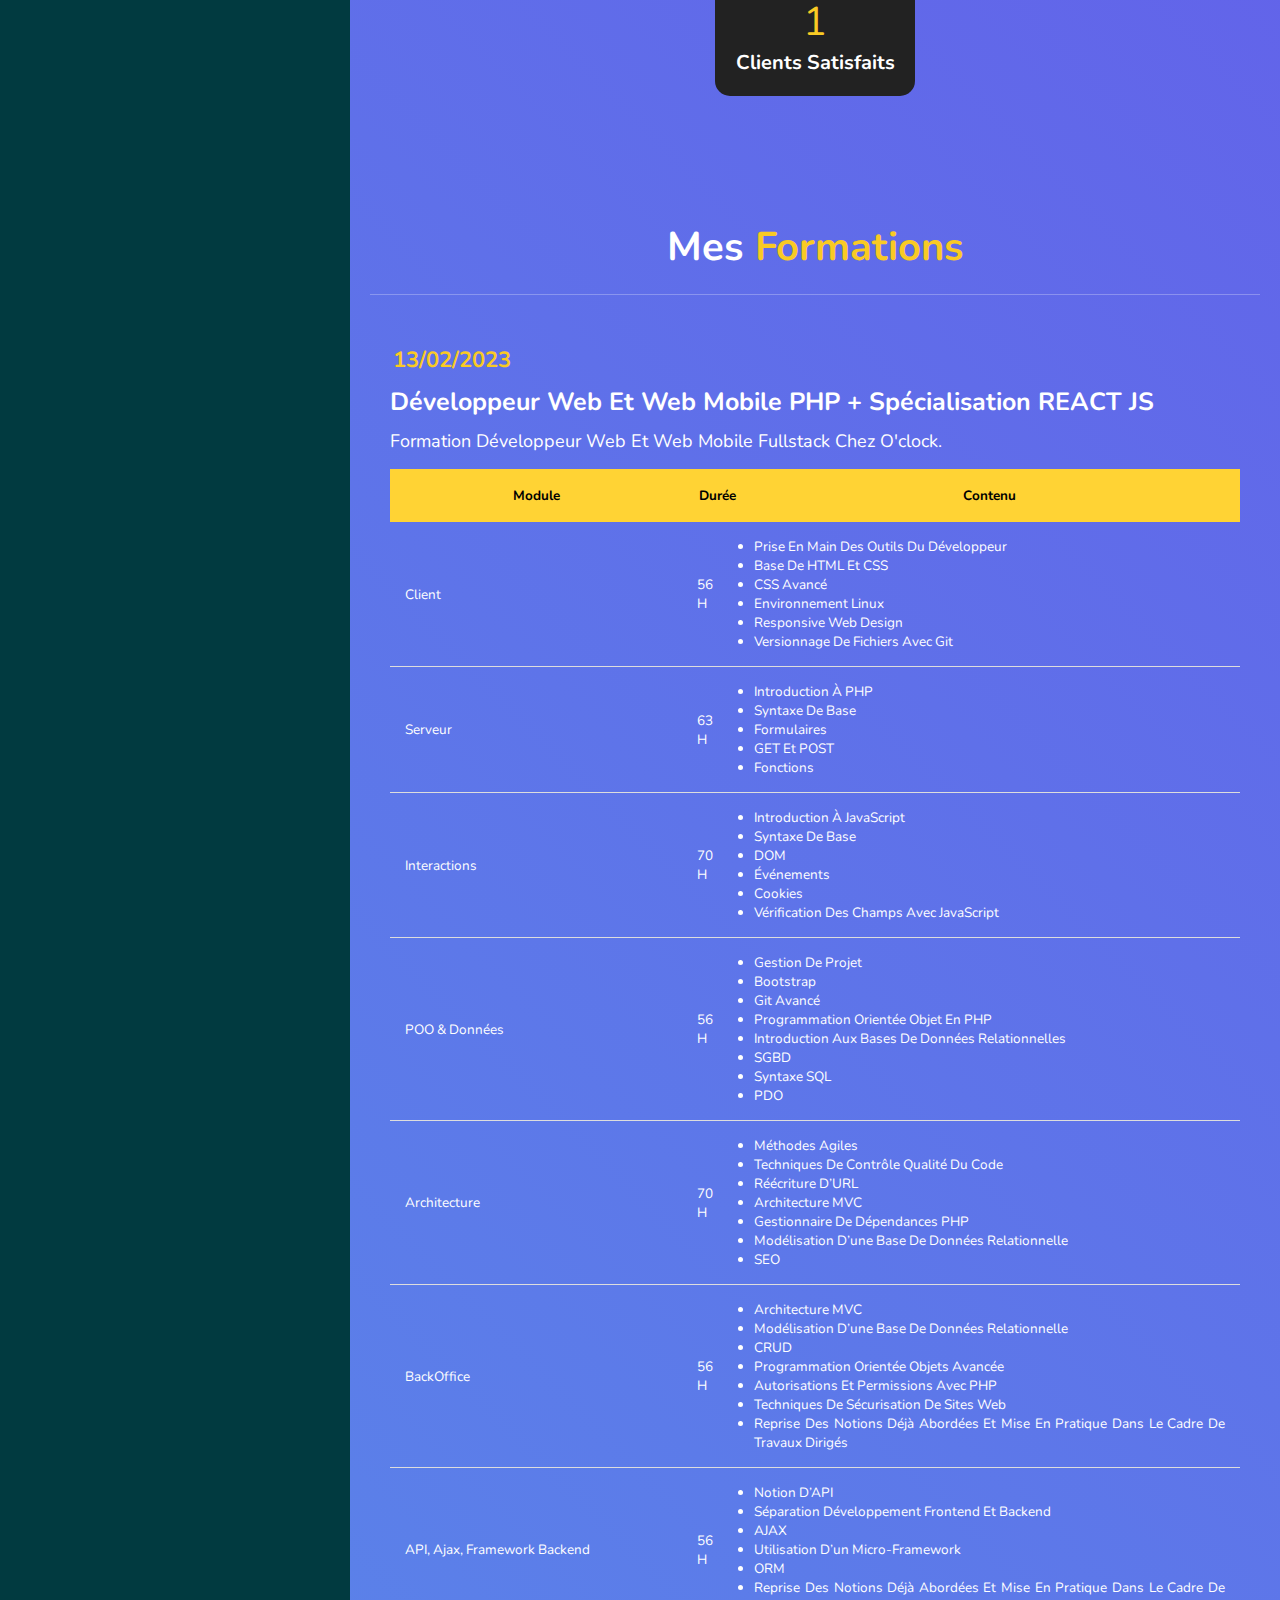
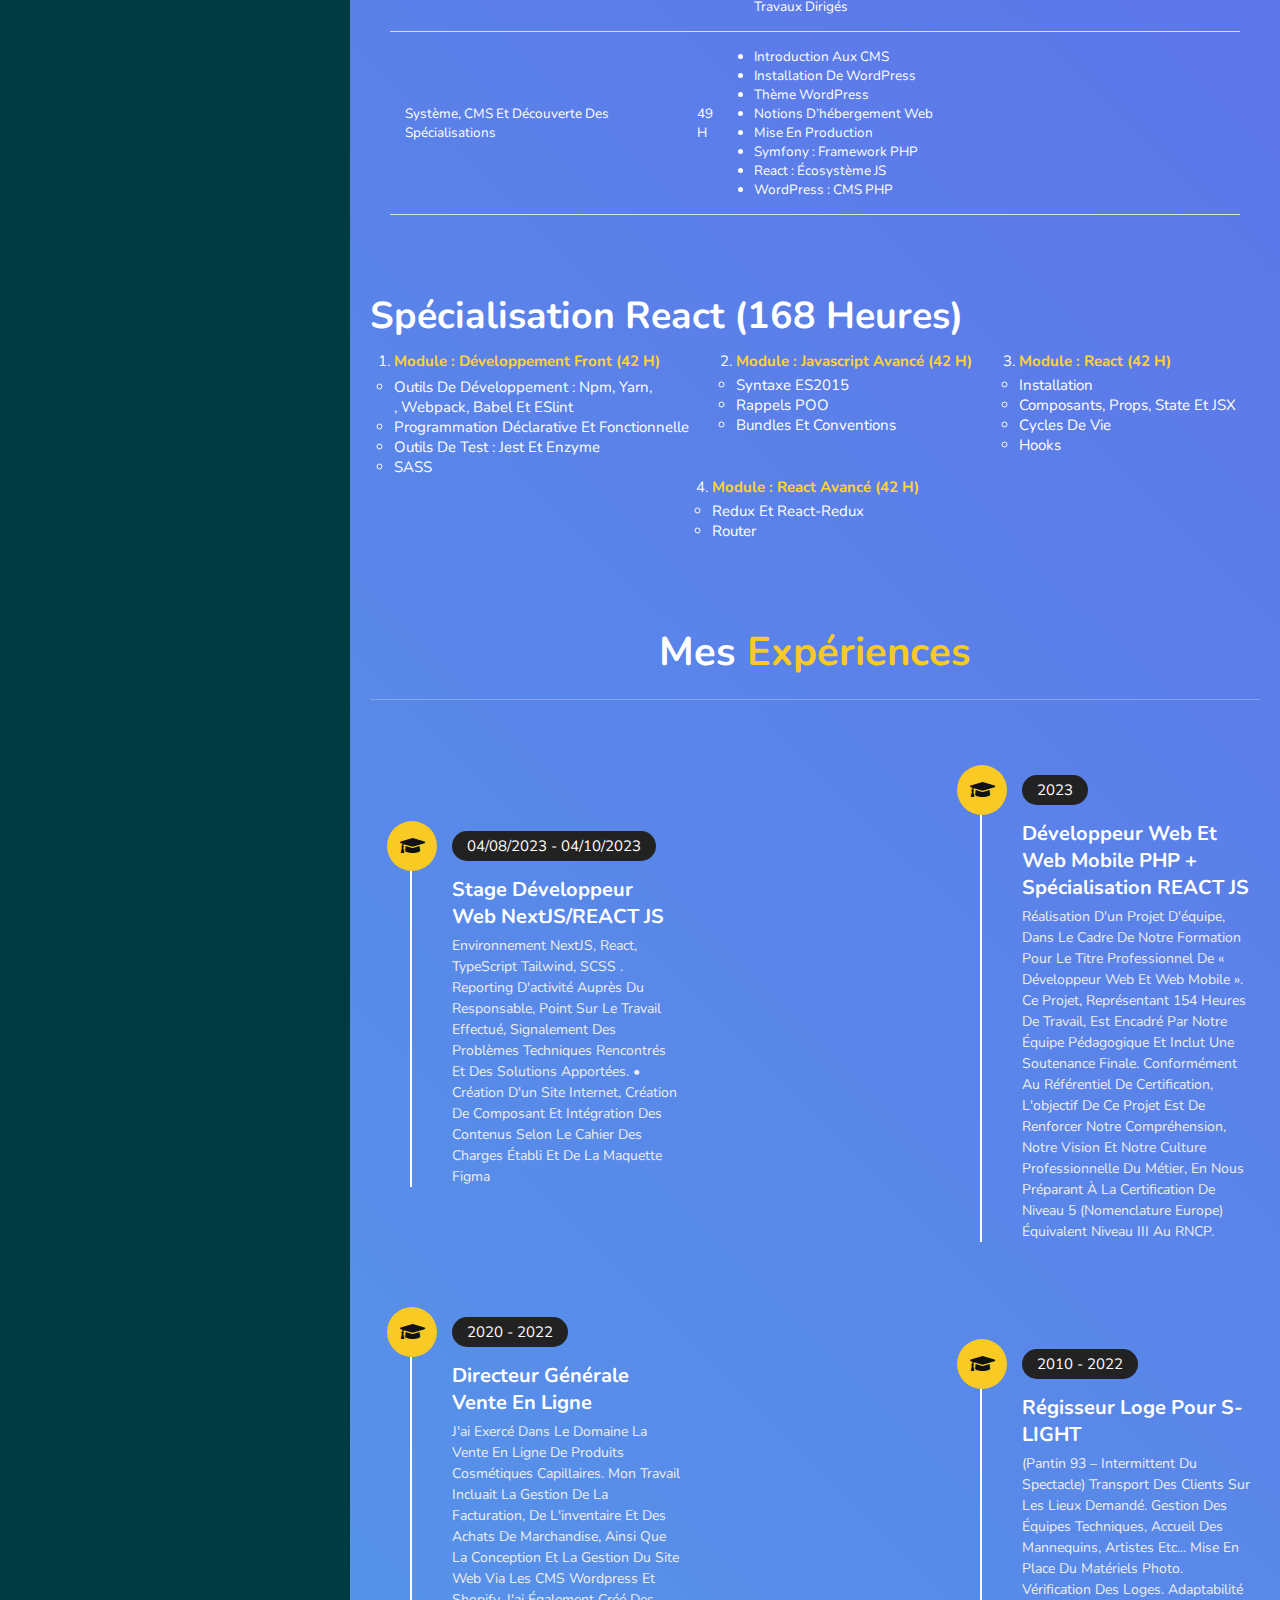
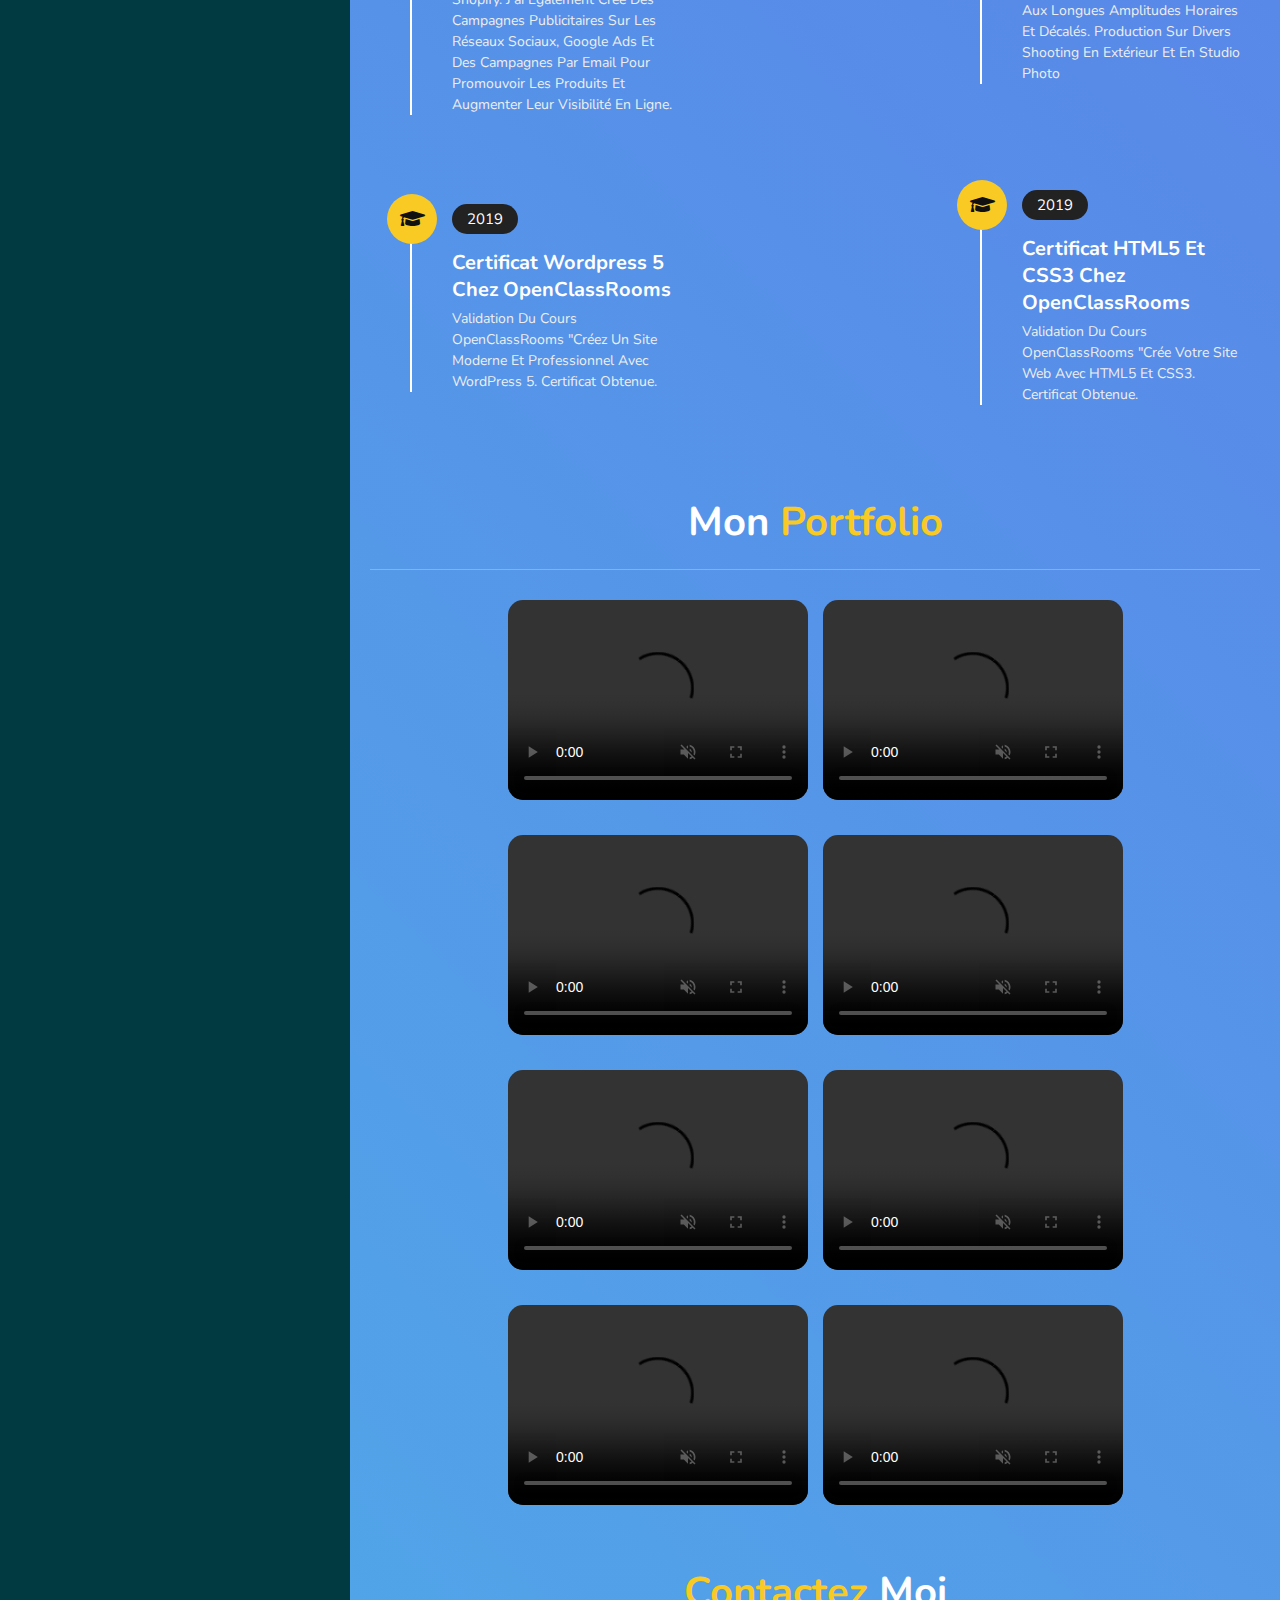
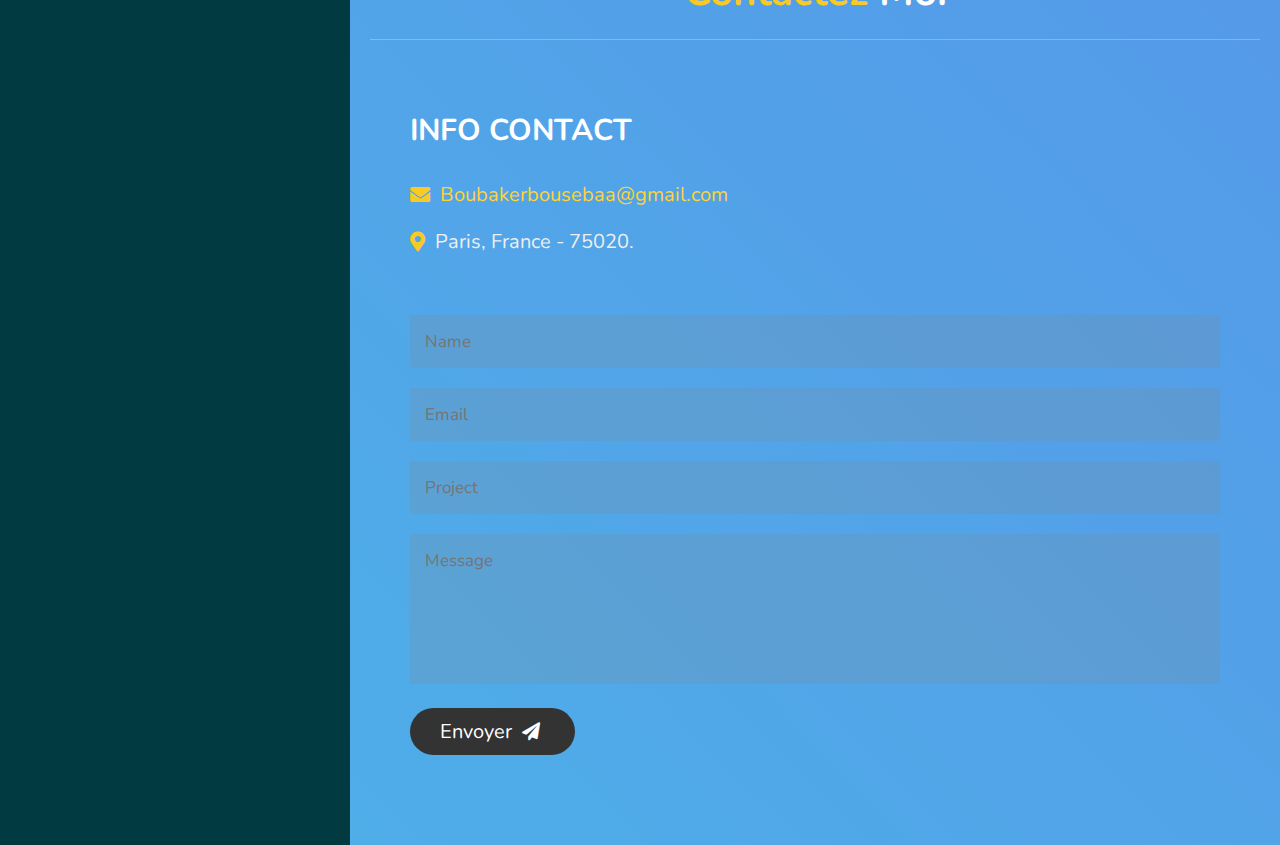
==== commit 60fe7e8b: "corrected the mistake" ====
--- a/index.html
+++ b/index.html
@@ -186,7 +186,7 @@
                                 </td>
                             </tr>
                             <tr>
-                                <td>POO & Données</td>
+                                <td>POO &amp; Données</td>
                                 <td>56 h</td>
                                 <td>
                                     <ul>
@@ -211,7 +211,8 @@
                                         <li>Réécriture d’URL</li>
                                         <li>Architecture MVC</li>
                                         <li>Gestionnaire de dépendances PHP</li>
-                                        <li>Modélisation d’une base de données relationnelle</ <li>SEO</li>
+                                        <li>Modélisation d’une base de données relationnelle</li> 
+                                        <li>SEO</li>
                                     </ul>
                                 </td>
                             </tr>
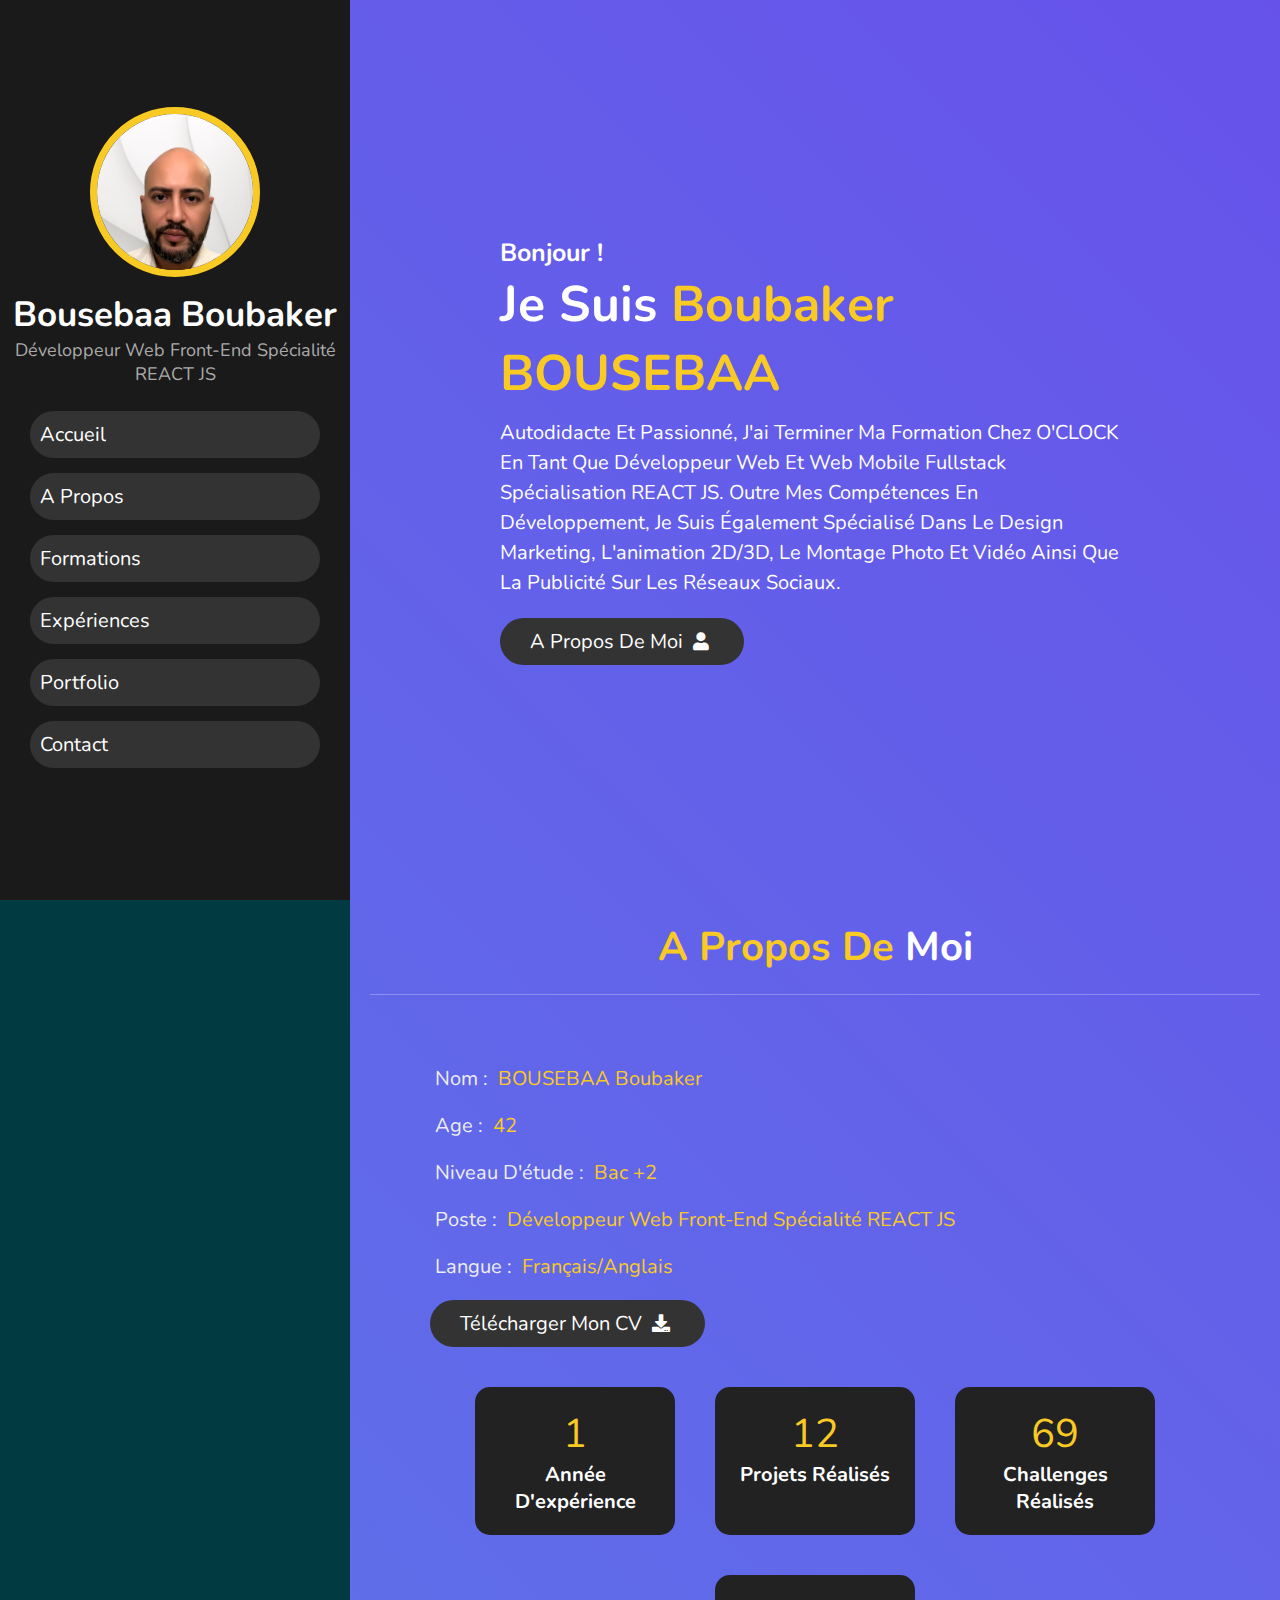
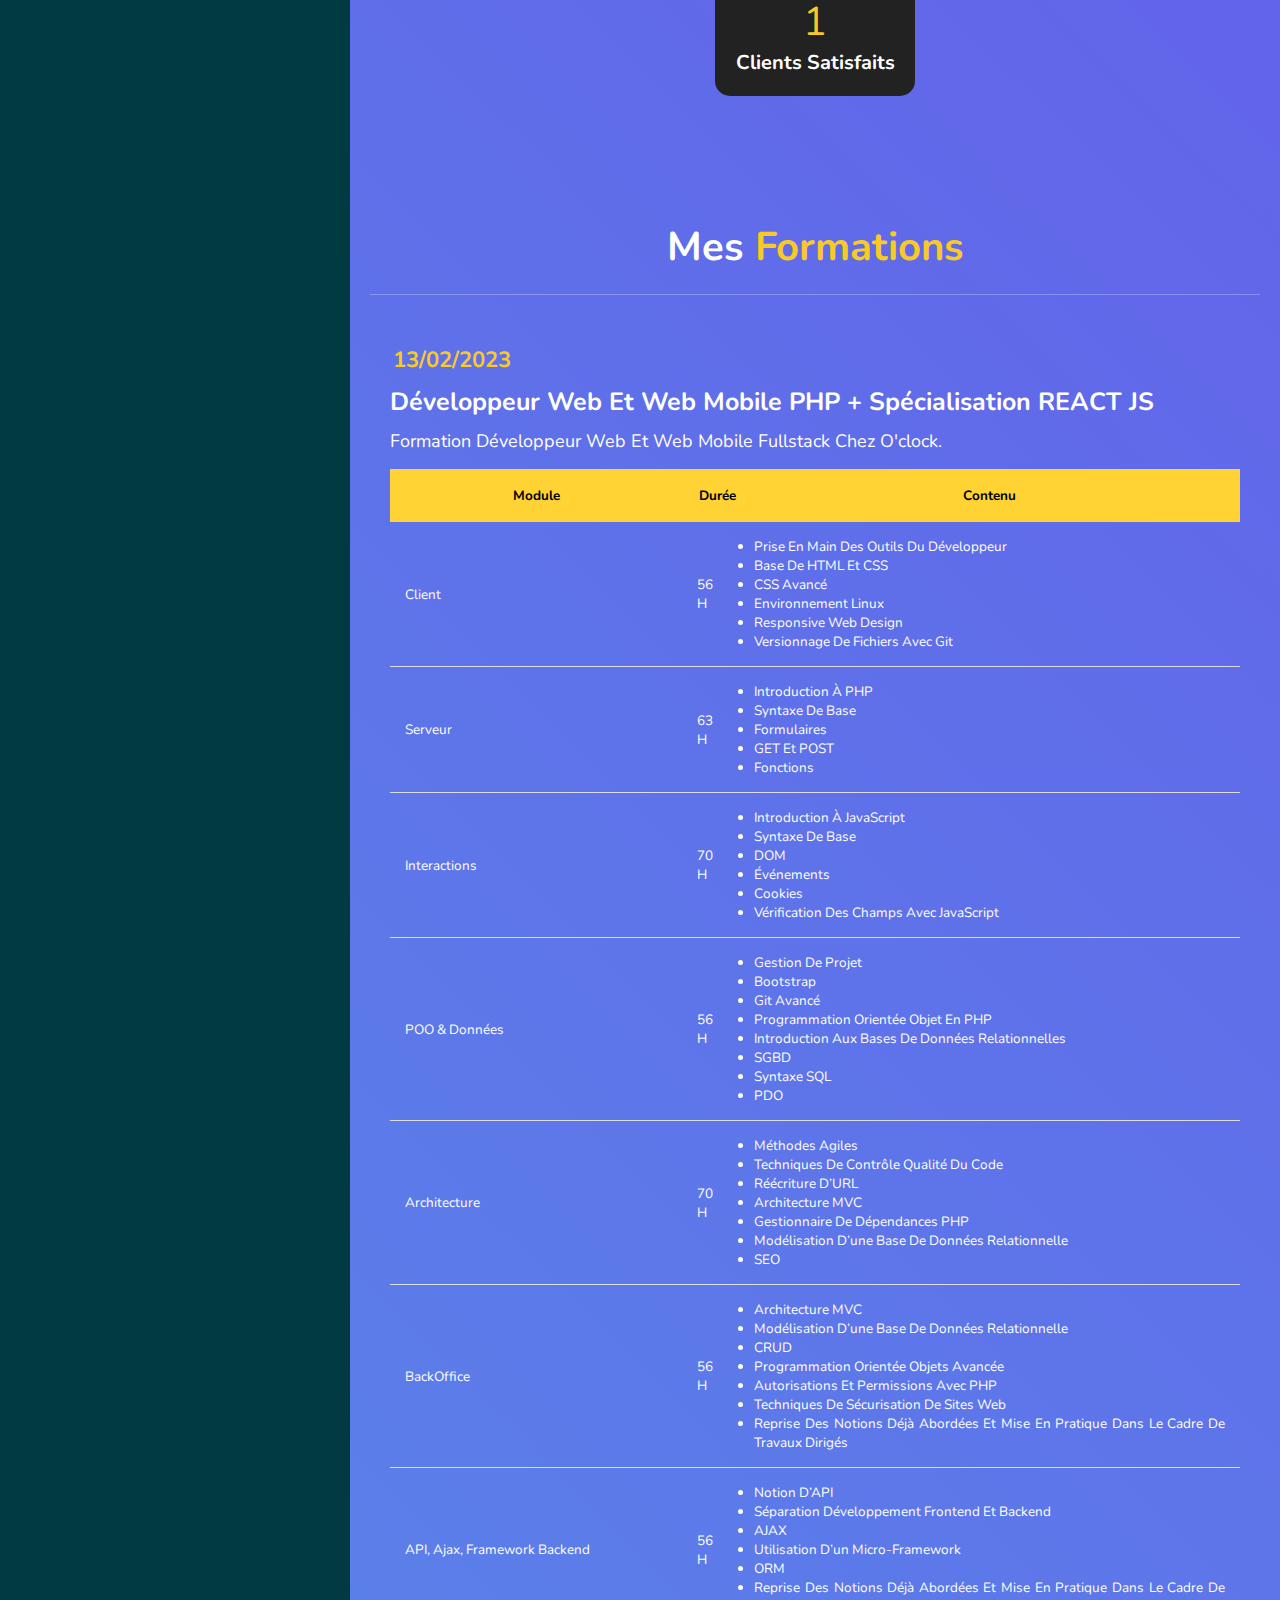
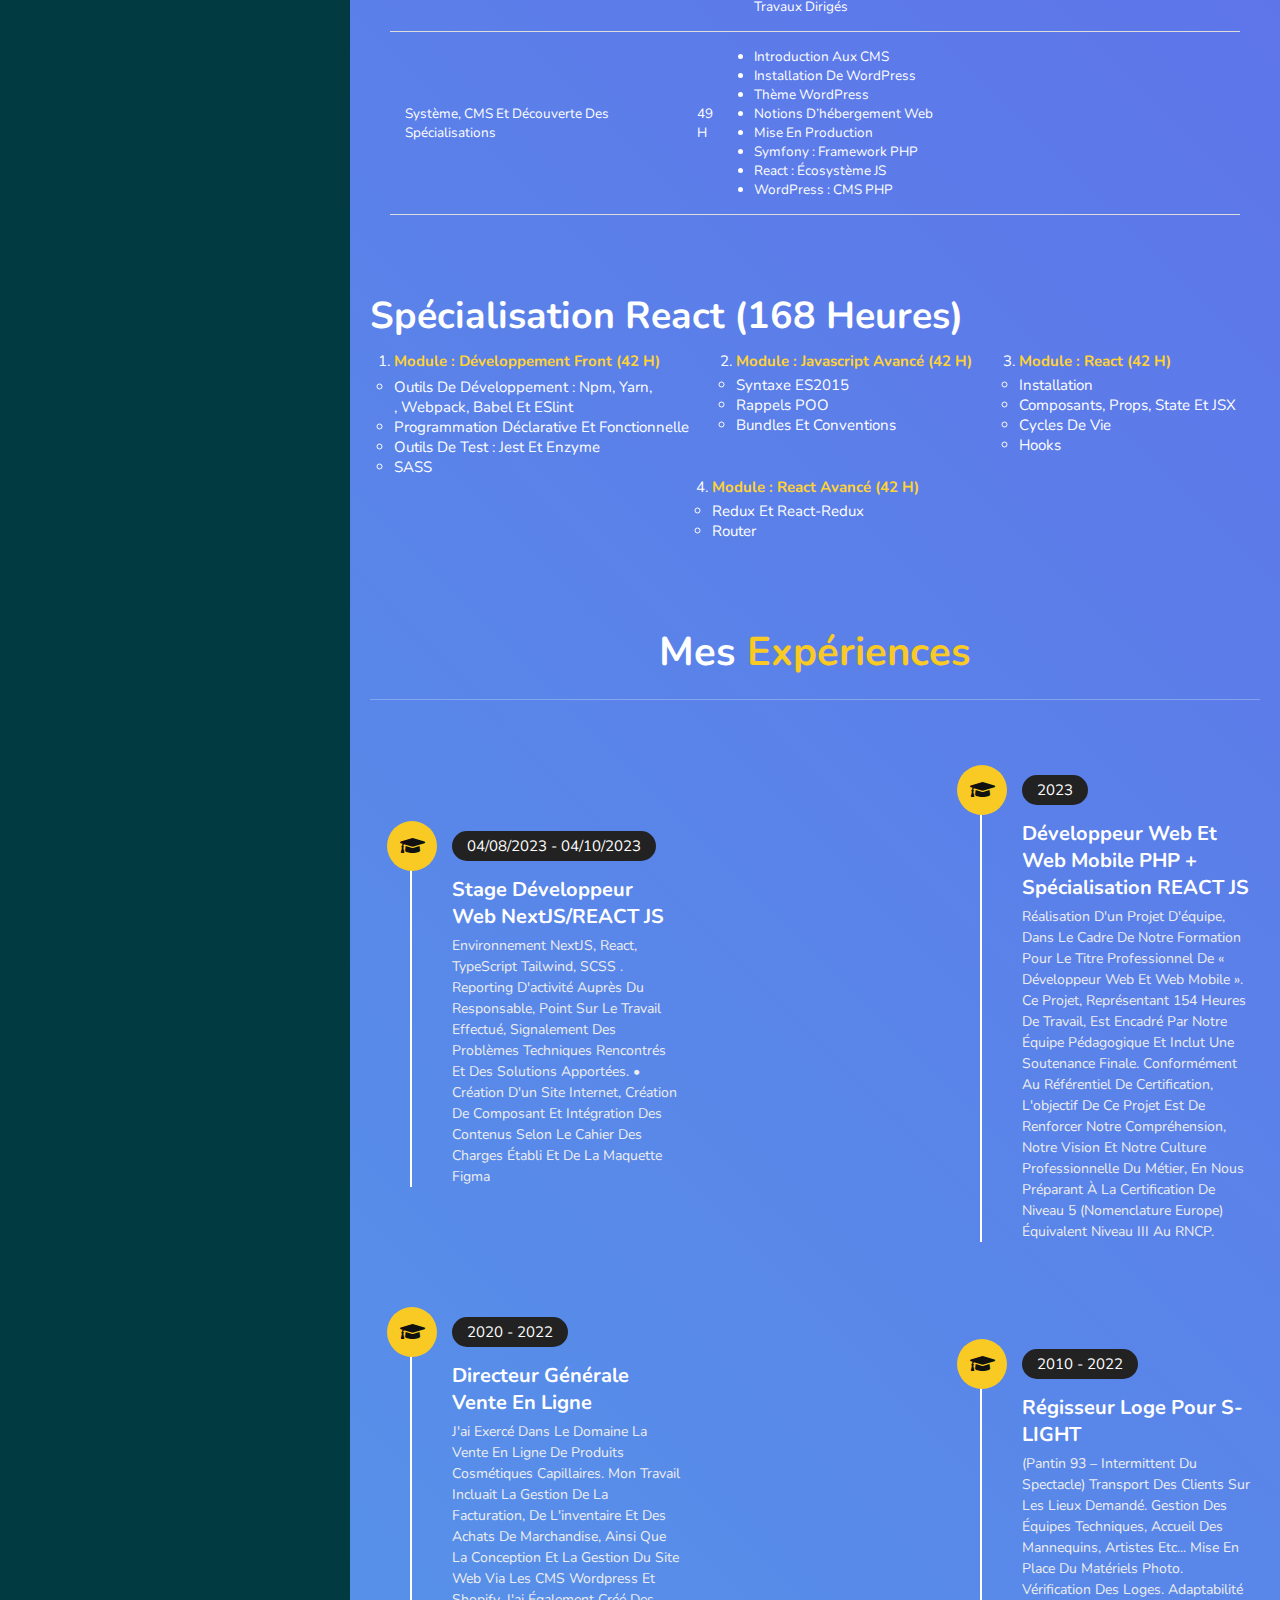
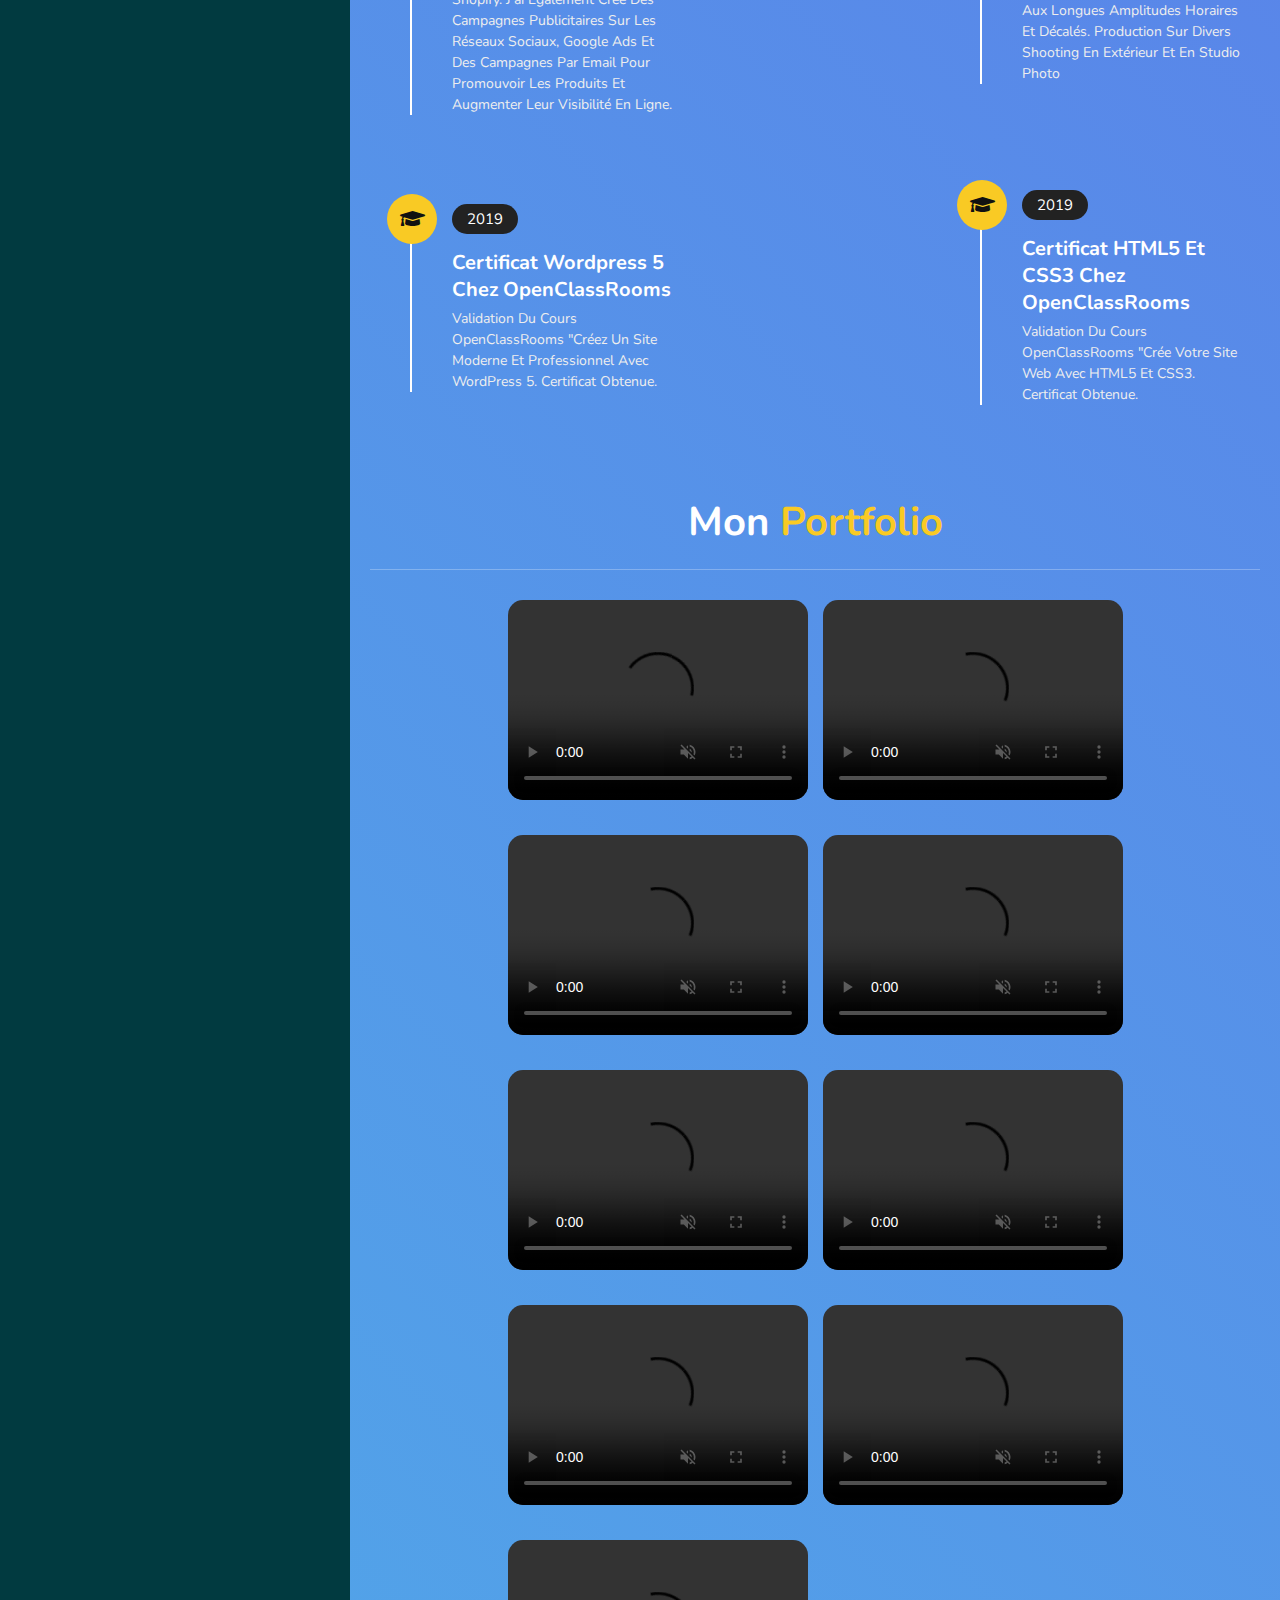
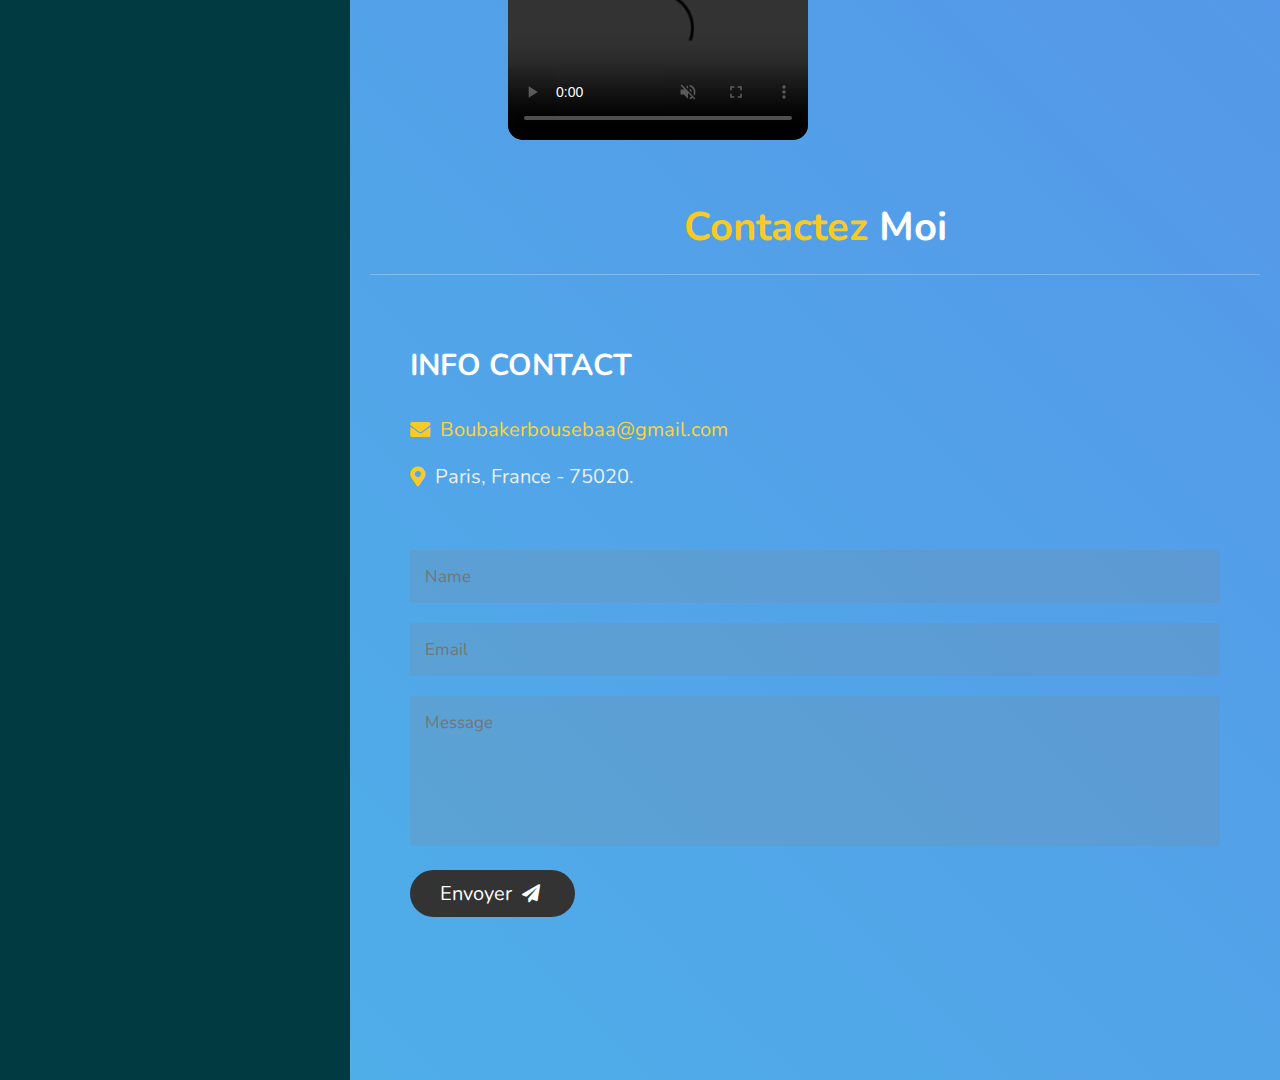
==== commit 9338d8a2: "add ajax to the project and reinitialize form after submission" ====
--- a/index.html
+++ b/index.html
@@ -11,6 +11,9 @@
 
     <!-- custom css file link  -->
     <link rel="stylesheet" href="css/style.css">
+
+    <!-- EmailJS contact form -->
+    <script src="https://code.jquery.com/jquery-3.6.0.min.js"></script>
 
 </head>
 
@@ -85,7 +88,7 @@
                     <h3> <span> Niveau d'étude : </span> Bac +2 </h3>
                     <h3> <span> poste : </span> Développeur Web Front-End spécialité REACT JS </h3>
                     <h3> <span> langue : </span> Français/Anglais </h3>
-                    <a href="Boubaker_BOUSEBAA_CV2023.pdf"><button class="btn"> Télécharger mon CV <i
+                    <a href="Boubaker_BOUSEBAA_CV.pdf"><button class="btn"> Télécharger mon CV <i
                                 class="fas fa-download"></i> </button></a>
                 </div>
 
@@ -447,6 +450,10 @@
                     <video src="images/chatApp.mp4" autoplay muted loop controls width="100%"></video>
                     <span class="tooltiptext">Double-cliquez pour agrandir la vidéo</span>
                 </div>
+                <div class="box video-hidden tooltip">
+                    <video src="images/paralax_Forest.mp4" autoplay muted loop controls width="100%"></video>
+                    <span class="tooltiptext">Double-cliquez pour agrandir la vidéo</span>
+                </div>
             </div>
         </section>
 
@@ -475,13 +482,13 @@
 
                 </div>
 
-                <form action="">
-
-                    <input type="text" placeholder="name" class="box">
-                    <input type="email" placeholder="email" class="box">
-                    <input type="text" placeholder="project" class="box">
-                    <textarea name="" id="" cols="30" rows="10" class="box message" placeholder="message"></textarea>
-                    <button type="submit" class="btn"> envoyer <i class="fas fa-paper-plane"></i> </button>
+                <form id="myForm">
+                    <input type="hidden" name="contact_number" value="697483">
+
+                    <input type="text" placeholder="name" class="box" name="name">
+                    <input type="email" placeholder="email" class="box" name="user_email">
+                    <textarea cols="30" rows="10" class="box message" placeholder="message" name="message"></textarea>
+                    <button type="submit" class="btn" value="Send"> envoyer <i class="fas fa-paper-plane"></i> </button>
 
                 </form>
 
@@ -515,6 +522,32 @@
     <!-- jquery cdn link  -->
     <script src="https://cdnjs.cloudflare.com/ajax/libs/jquery/3.6.0/jquery.min.js"></script>
 
+    <script>
+        // Intercepter la soumission du formulaire
+        $('#myForm').on('submit', function(event) {
+            event.preventDefault(); // Empêcher la soumission par défaut du formulaire
+            
+            var formData = new FormData(this);
+            formData.append('service_id', 'service_k9e3jfr'); // Remplacez par votre ID de service EmailJS
+            formData.append('template_id', 'template_htu0vvd94'); // Remplacez par votre ID de modèle EmailJS
+            formData.append('user_id', 'AYWzby1kybRpg18k2'); // Remplacez par votre clé publique EmailJS
+            
+            $.ajax('https://api.emailjs.com/api/v1.0/email/send-form', {
+                type: 'POST',
+                data: formData,
+                contentType: false, // Auto-détection
+                processData: false, // Pas besoin de convertir formData en chaîne
+                success: function() {
+                    alert('Votre e-mail a été envoyé !');
+                    $('#myForm')[0].reset(); // Réinitialiser le formulaire
+                },
+                error: function(error) {
+                    alert('Oops... Une erreur s\'est produite : ' + JSON.stringify(error));
+                }
+            });
+        });
+    </script>
+
     <!-- custom js file link  -->
     <script src="js/script.js" defer></script>
 
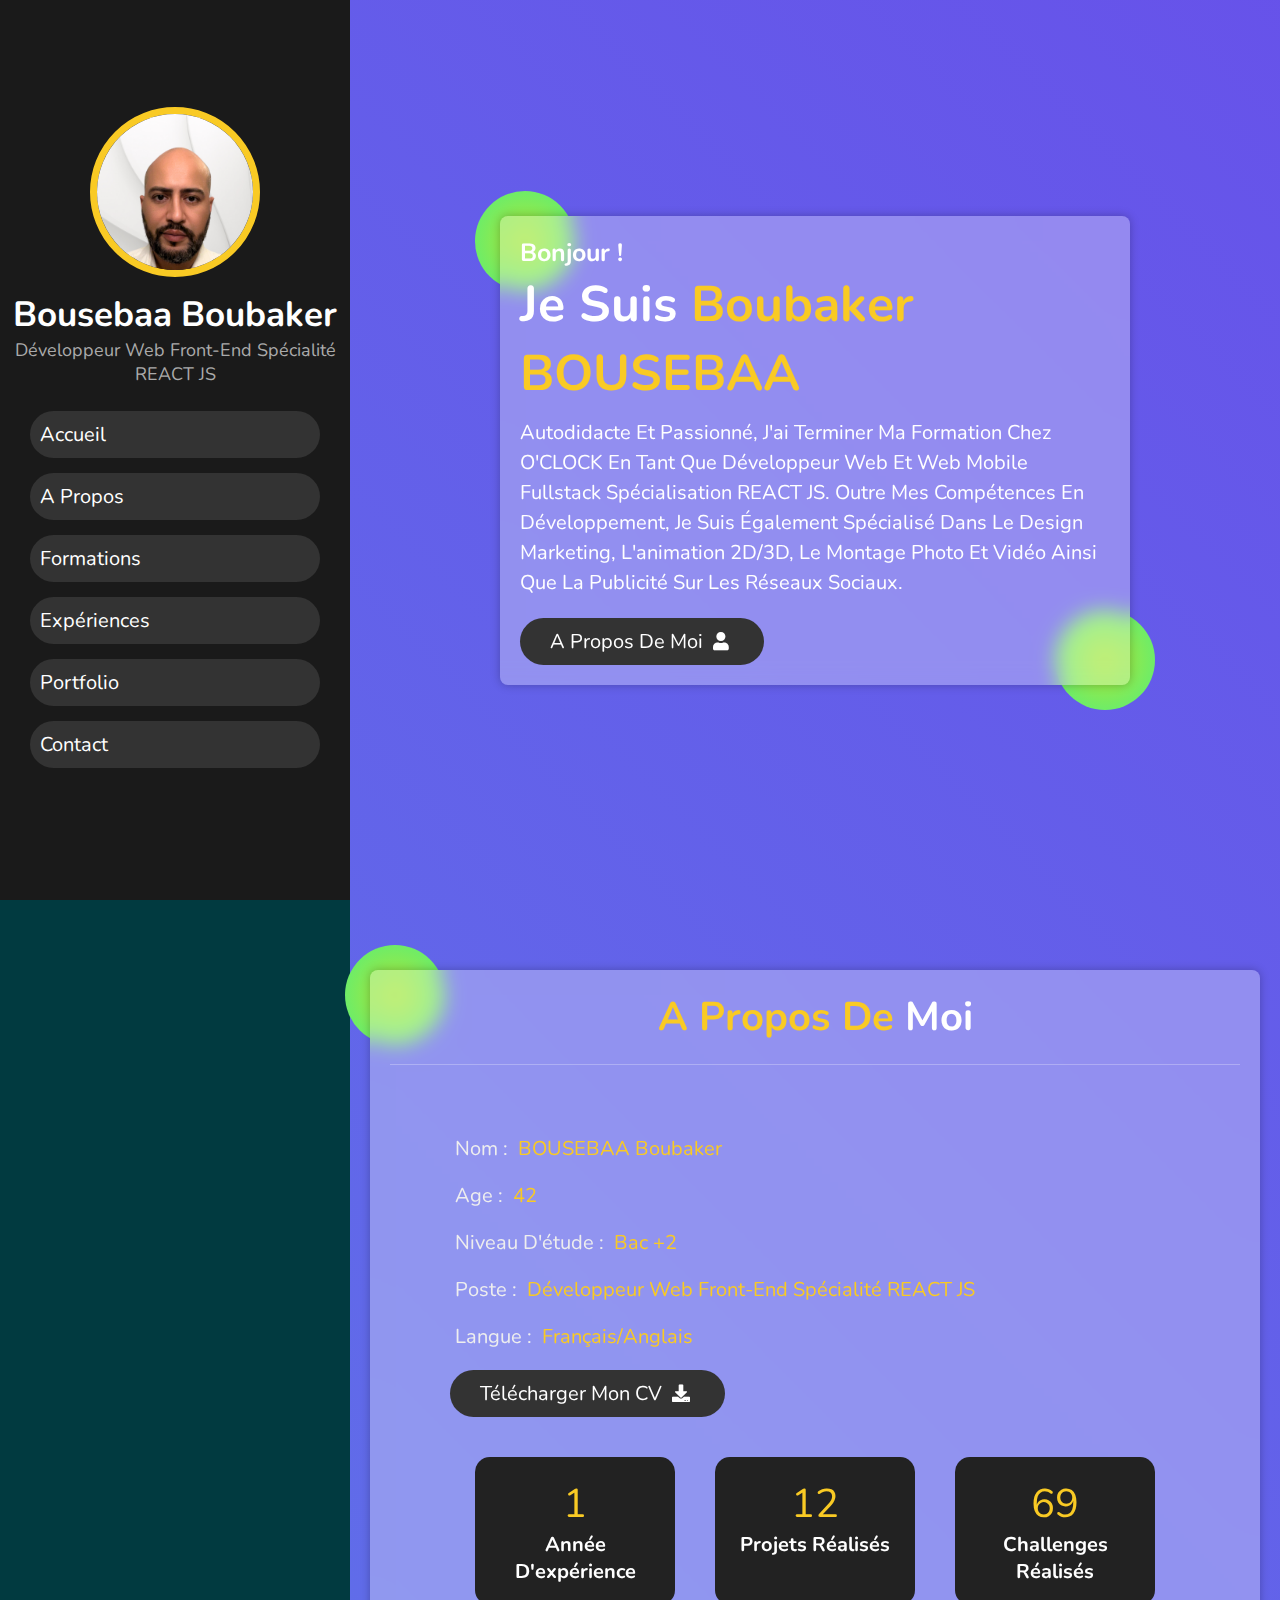
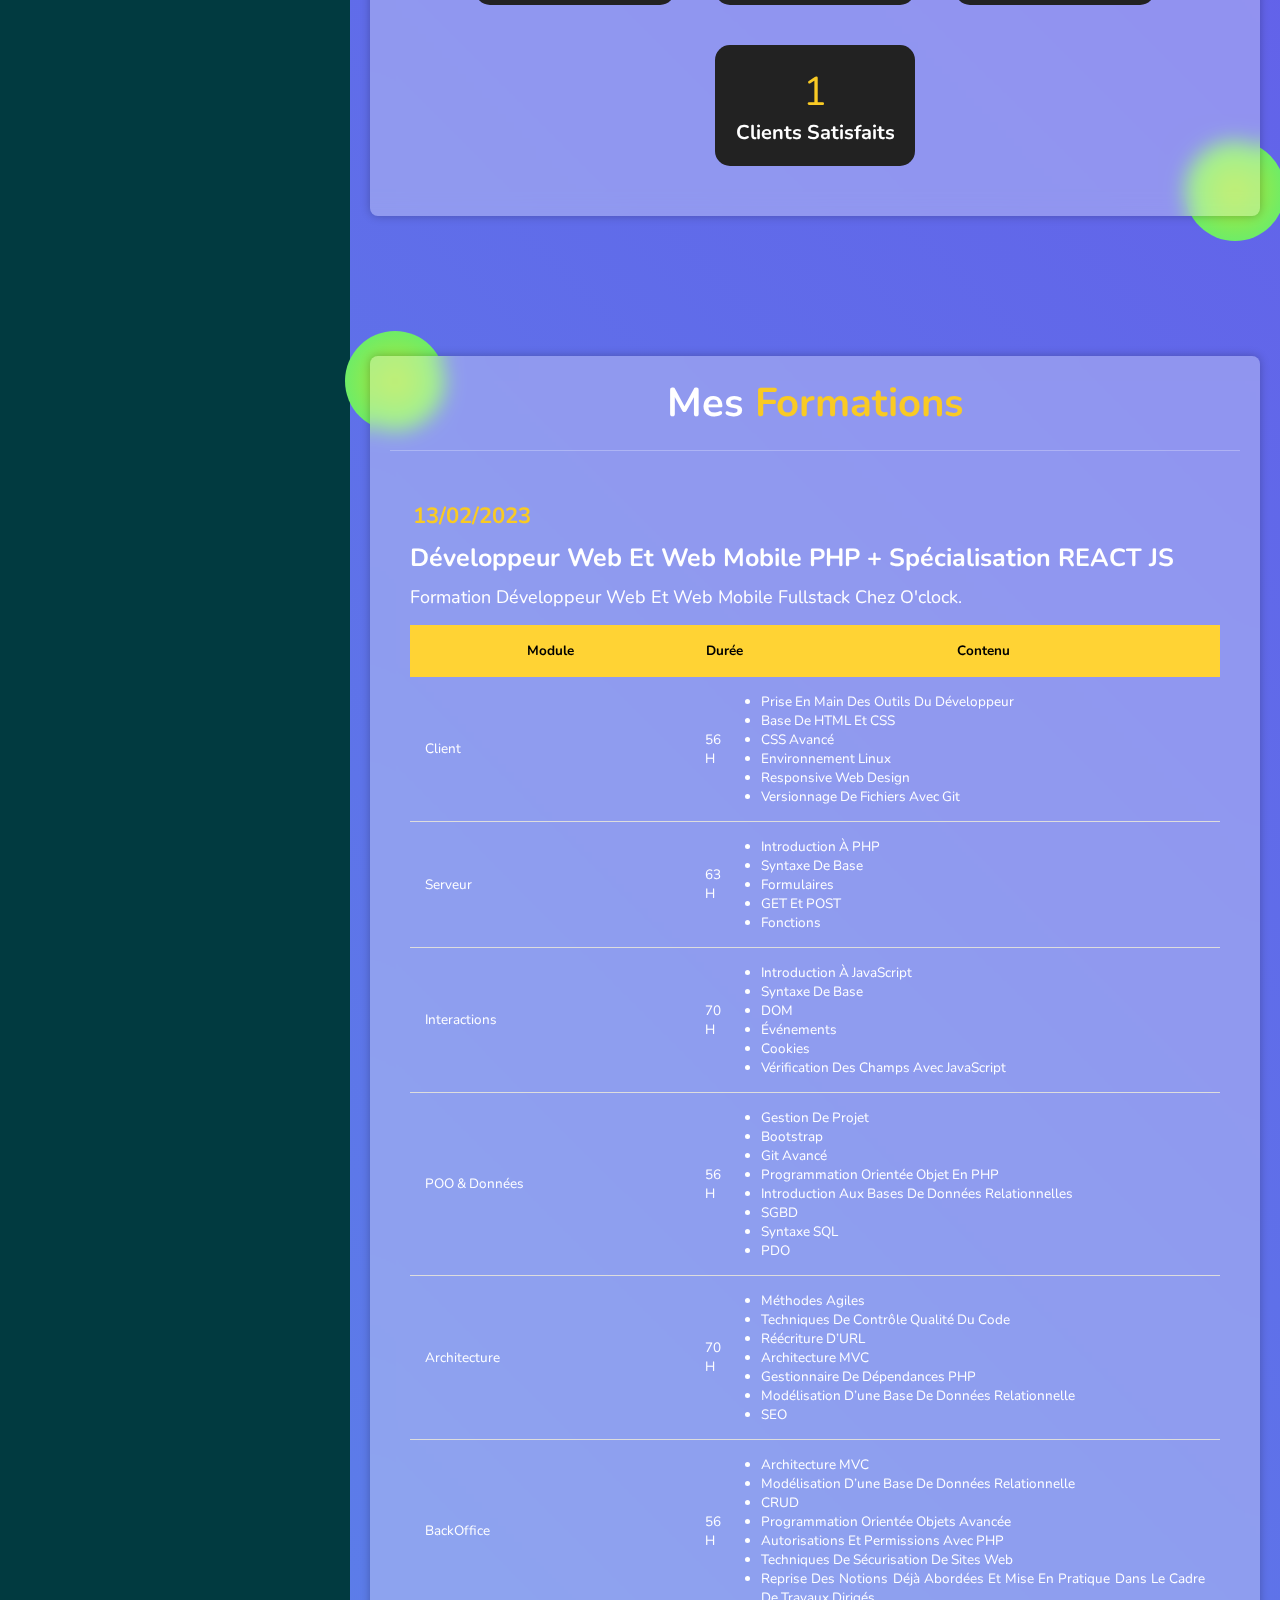
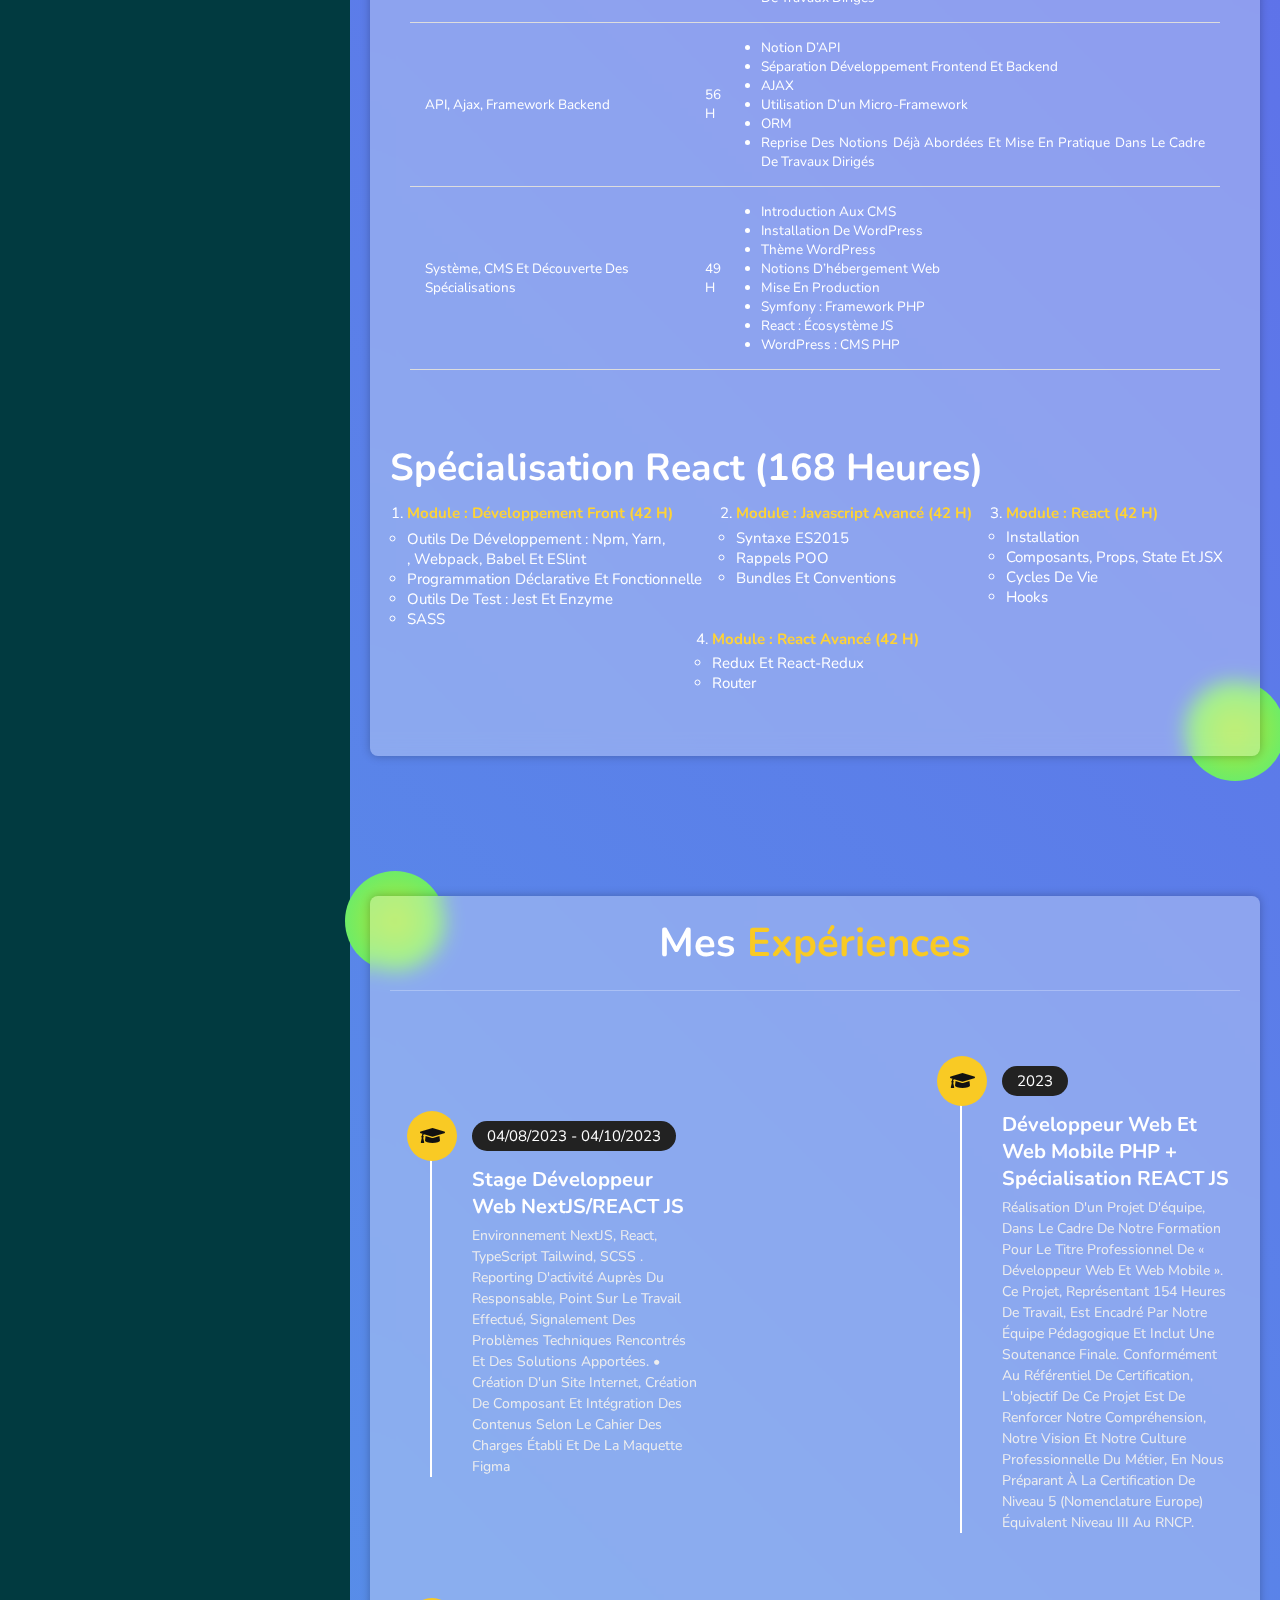
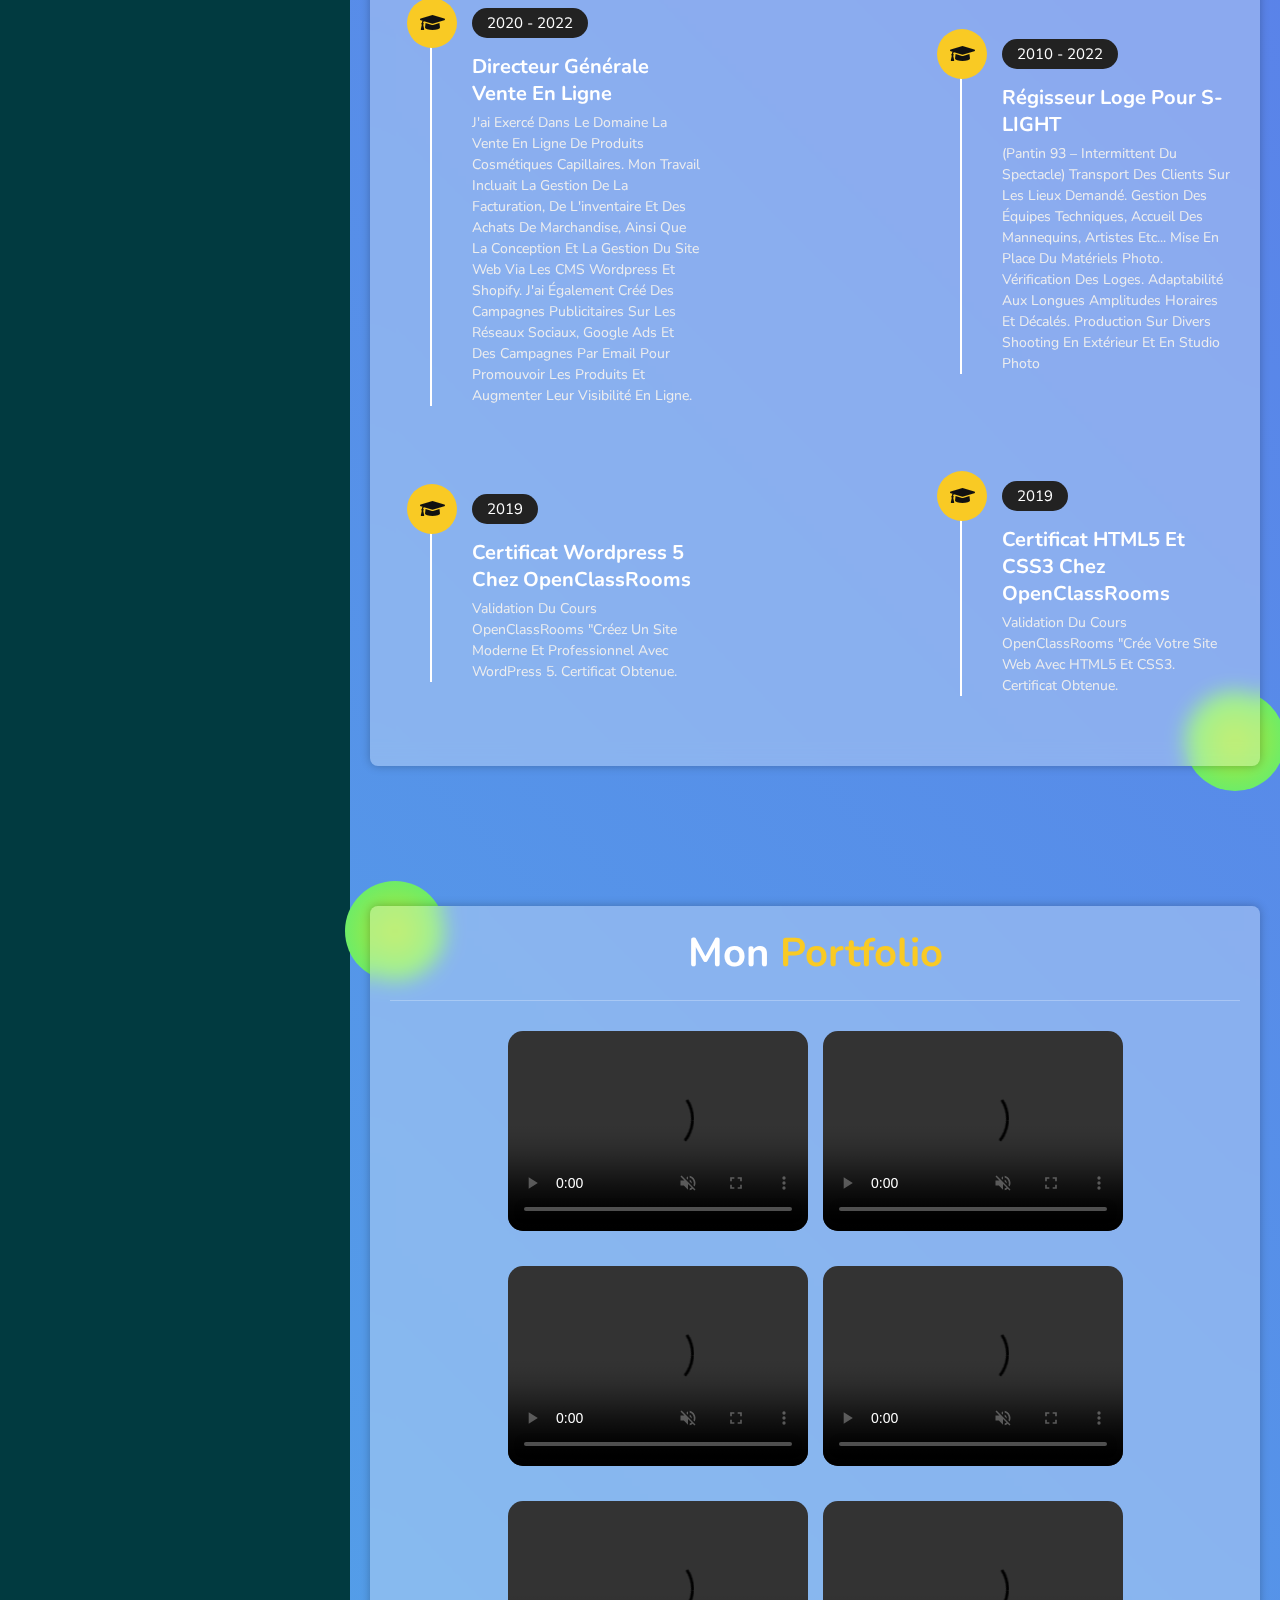
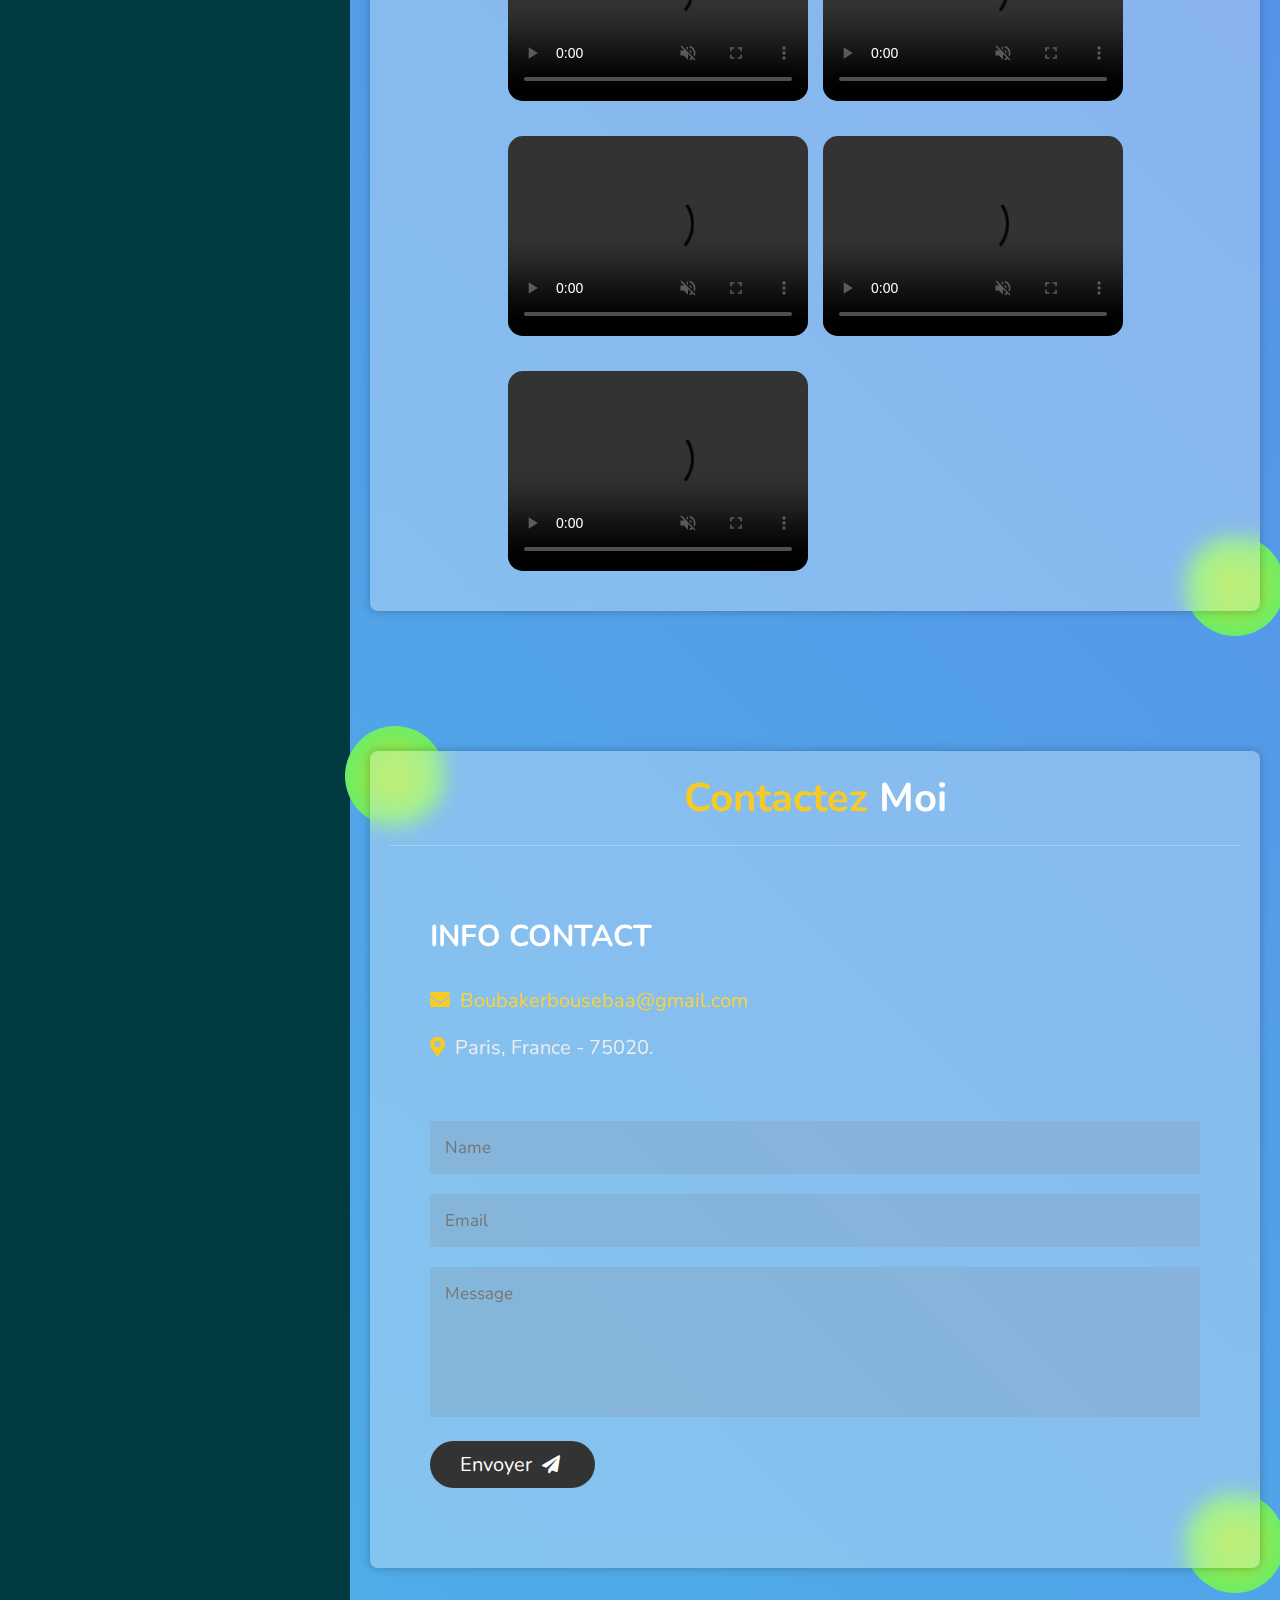
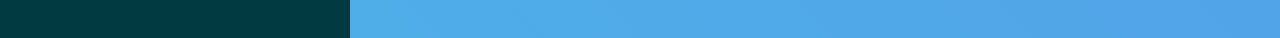
==== commit 96c3efca: "add design background transparent card" ====
--- a/index.html
+++ b/index.html
@@ -62,6 +62,11 @@
 
         <section class="home" id="home">
 
+            <div class="card">
+                <div class="circle"></div>
+                <div class="circle"></div>
+                <div class="card-inner">
+
             <h3>Bonjour !</h3>
             <h1>Je suis <span>Boubaker BOUSEBAA</span></h1>
             <p>Autodidacte et passionné, j'ai terminer ma formation chez O'CLOCK en tant que Développeur Web et Web mobile fullstack Spécialisation REACT JS.
@@ -70,6 +75,9 @@
                 publicité sur les réseaux sociaux.</p>
             <a href="#about"><button class="btn">a propos de moi <i class="fas fa-user"></i></button></a>
 
+        </div>
+        </div>
+
         </section>
 
         <!-- home section fin -->
@@ -77,6 +85,11 @@
         <!-- about section début  -->
 
         <section class="about" id="about">
+
+            <div class="card">
+                <div class="circle"></div>
+                <div class="circle"></div>
+                <div class="card-inner">
 
             <h1 class="heading"> <span>a propos de</span> moi </h1>
 
@@ -119,6 +132,8 @@
                 </div>
 
             </div>
+            </div>
+            </div>
 
         </section>
 
@@ -127,6 +142,11 @@
         <!-- formation section début  -->
 
         <section class="formation" id="formation">
+
+            <div class="card">
+                <div class="circle"></div>
+                <div class="circle"></div>
+                <div class="card-inner">
 
             <h1 class="heading"> Mes <span>Formations</span> </h1>
 
@@ -314,12 +334,19 @@
                     </ol>
                 </div>
             </div>
+        </div>
+        </div>
         </section>
         <!-- formation section fin -->
 
         <!-- education section début  -->
 
         <section class="education" id="education">
+
+            <div class="card">
+                <div class="circle"></div>
+                <div class="circle"></div>
+                <div class="card-inner">
 
             <h1 class="heading"> Mes <span>expériences</span> </h1>
 
@@ -408,6 +435,8 @@
                 </div>
 
             </div>
+        </div>
+        </div>
 
         </section>
 
@@ -416,6 +445,12 @@
         <!-- portfolio section début  -->
 
         <section class="portfolio" id="portfolio">
+
+            <div class="card">
+                <div class="circle"></div>
+                <div class="circle"></div>
+                <div class="card-inner">
+
             <h1 class="heading"> mon <span>portfolio</span> </h1>
             <div class="box-container">
                 <div class="box video-hidden tooltip">
@@ -455,6 +490,8 @@
                     <span class="tooltiptext">Double-cliquez pour agrandir la vidéo</span>
                 </div>
             </div>
+        </div>
+        </div>
         </section>
 
         <!-- portfolio section fin -->
@@ -462,6 +499,12 @@
         <!-- contact section début  -->
 
         <section class="contact" id="contact">
+
+            <div class="card">
+                <div class="circle"></div>
+                <div class="circle"></div>
+                <div class="card-inner">
+            
 
             <h1 class="heading"> <span>contactez</span> moi </h1>
 
@@ -493,6 +536,9 @@
                 </form>
 
             </div>
+        </div>
+
+        </div>
 
         </section>
 
--- a/css/style.css
+++ b/css/style.css
@@ -42,7 +42,7 @@
 body{
     background:#013a40;
     overflow-x: hidden;
-    padding-left: 35rem;²
+    padding-left: 35rem;
 }
 
 section{
@@ -565,6 +565,68 @@
     }
     
 
+    .card {
+        width: 100%;
+        height: 100%;
+        transition: all 0.2s;
+        position: relative;
+        cursor: pointer;
+        border-radius: 8px;
+        margin: 5rem 0;   
+
+      }
+      
+      .card-inner {
+        width: inherit;
+        height: inherit;
+        background: rgba(255,255,255, 0.3);
+        box-shadow: 0 0 10px rgba(0,0,0,0.25);
+        backdrop-filter: blur(10px);
+        border-radius: 8px;
+        
+        padding: 2rem;
+        top: 0;
+        left: 0;
+        transition: all 0.2s;
+        
+
+      }
+      
+      .card:hover {
+        transform: scale(1.09) translateY(-10px);
+      }
+      
+      .circle {
+        width: 100px;
+        height: 100px;
+        background: radial-gradient(#b0e633, #53ef7d);
+        border-radius: 50%;
+        position: absolute;
+        animation: move-up6 2s ease-in infinite alternate-reverse;
+      }
+      
+      .circle:nth-child(1) {
+        top: -25px;
+        left: -25px;
+      }
+      
+      .circle:nth-child(2) {
+        bottom: -25px;
+        right: -25px;
+        animation-name: move-down1;
+      }
+      
+      @keyframes move-up6 {
+        to {
+          transform: translateY(-10px);
+        }
+      }
+      
+      @keyframes move-down1 {
+        to {
+          transform: translateY(10px);
+        }
+      }
 
 
 
